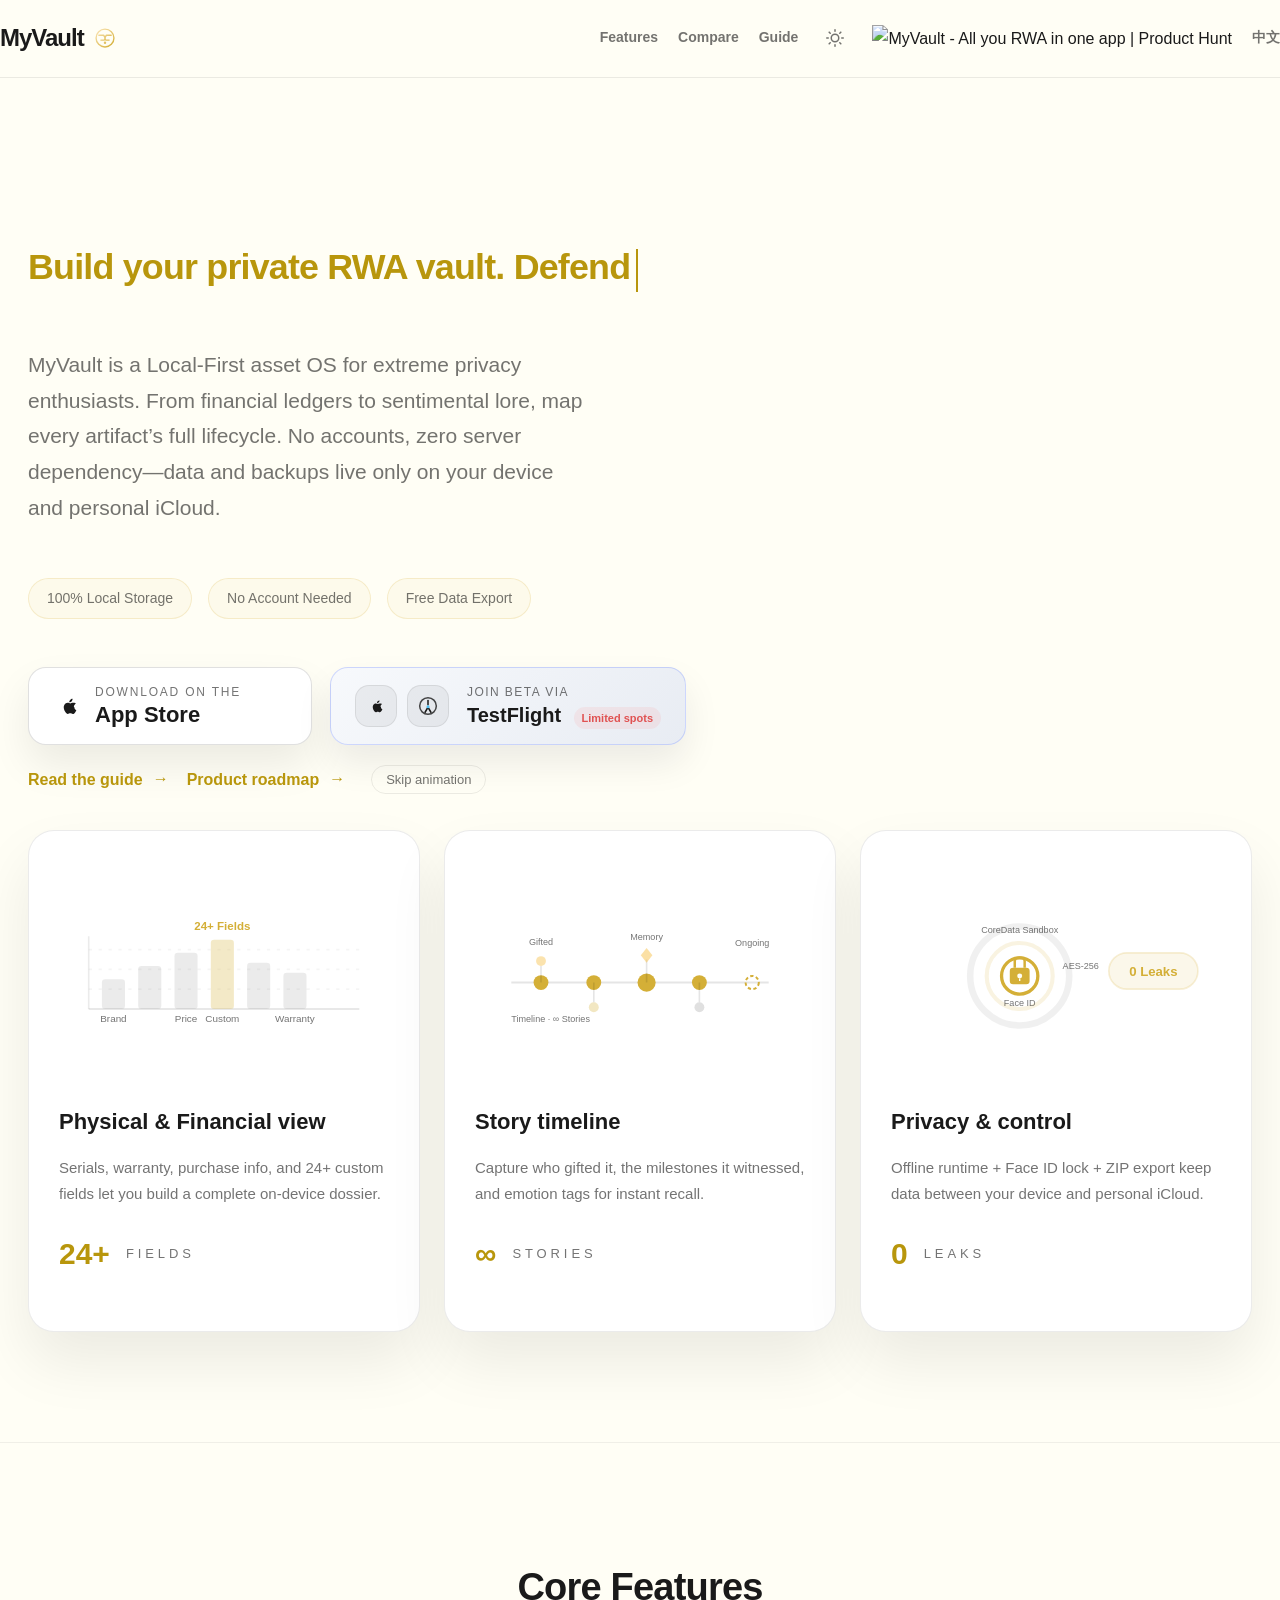
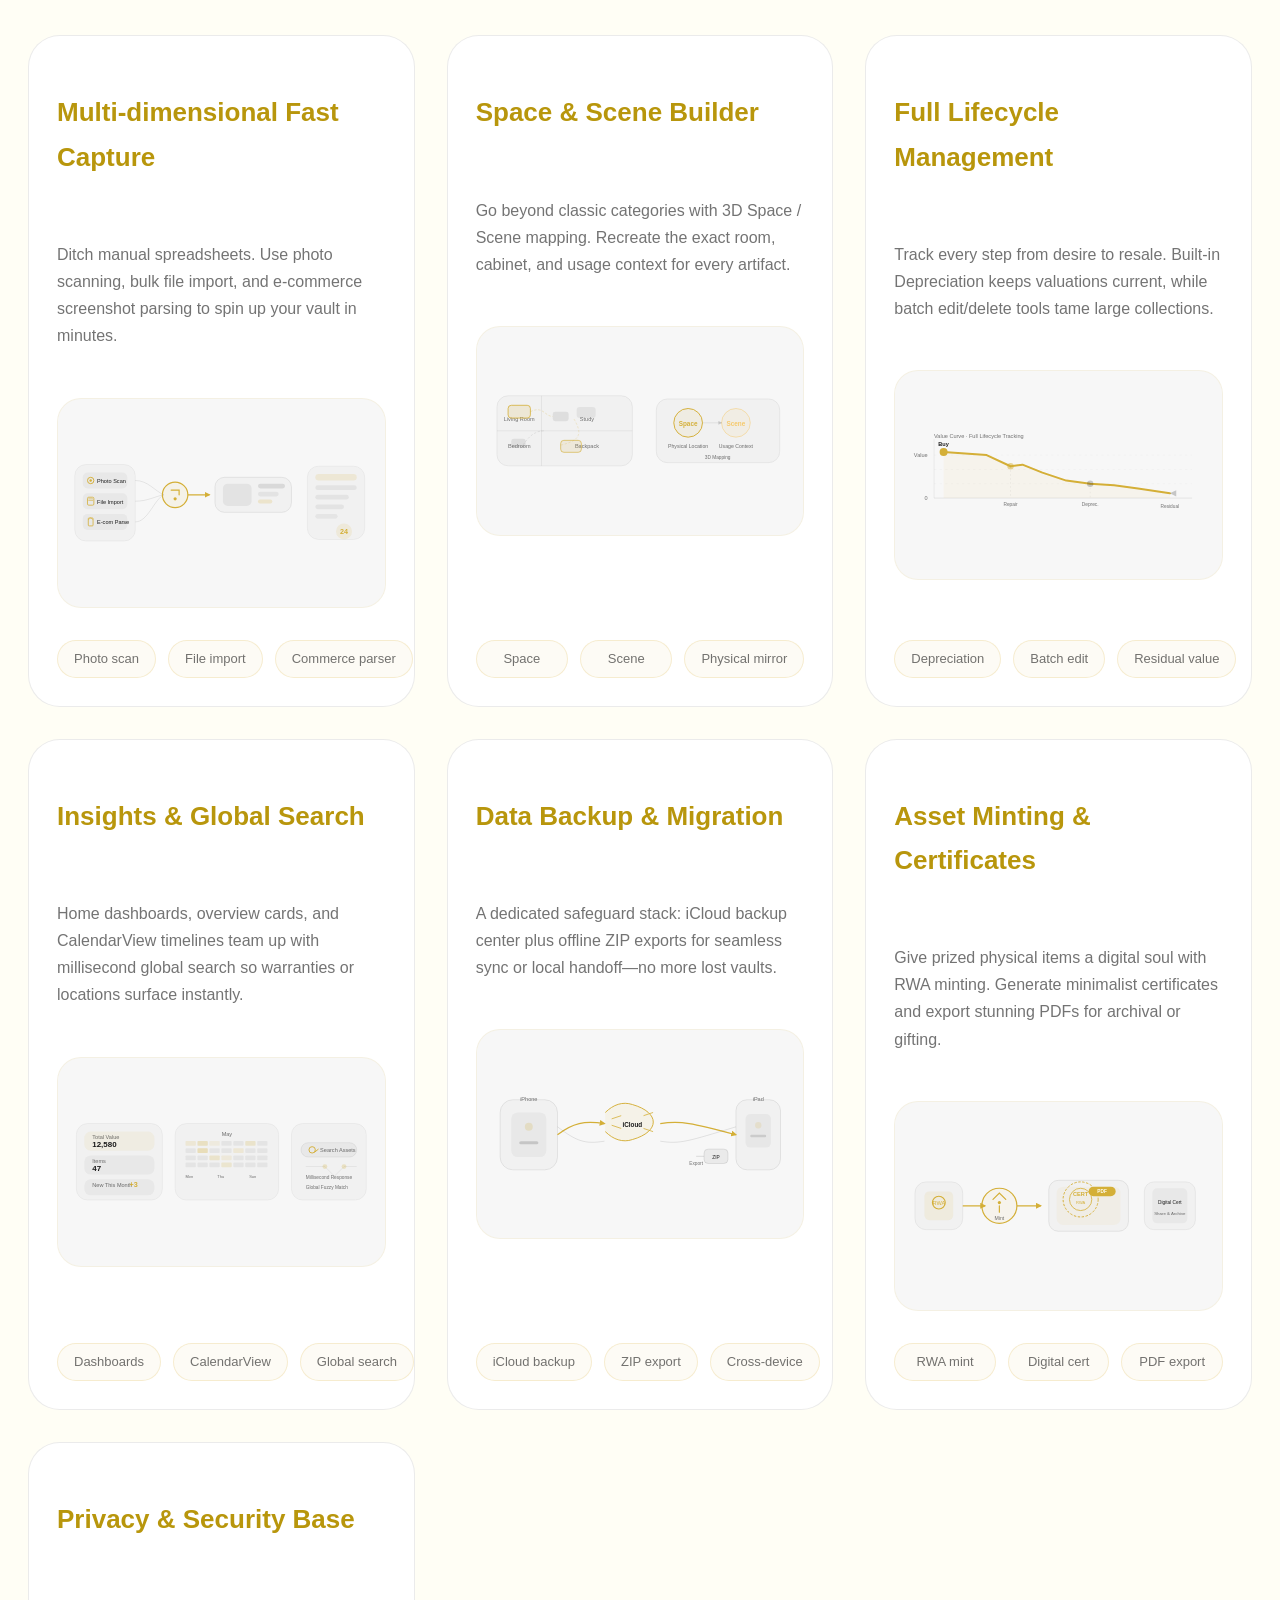
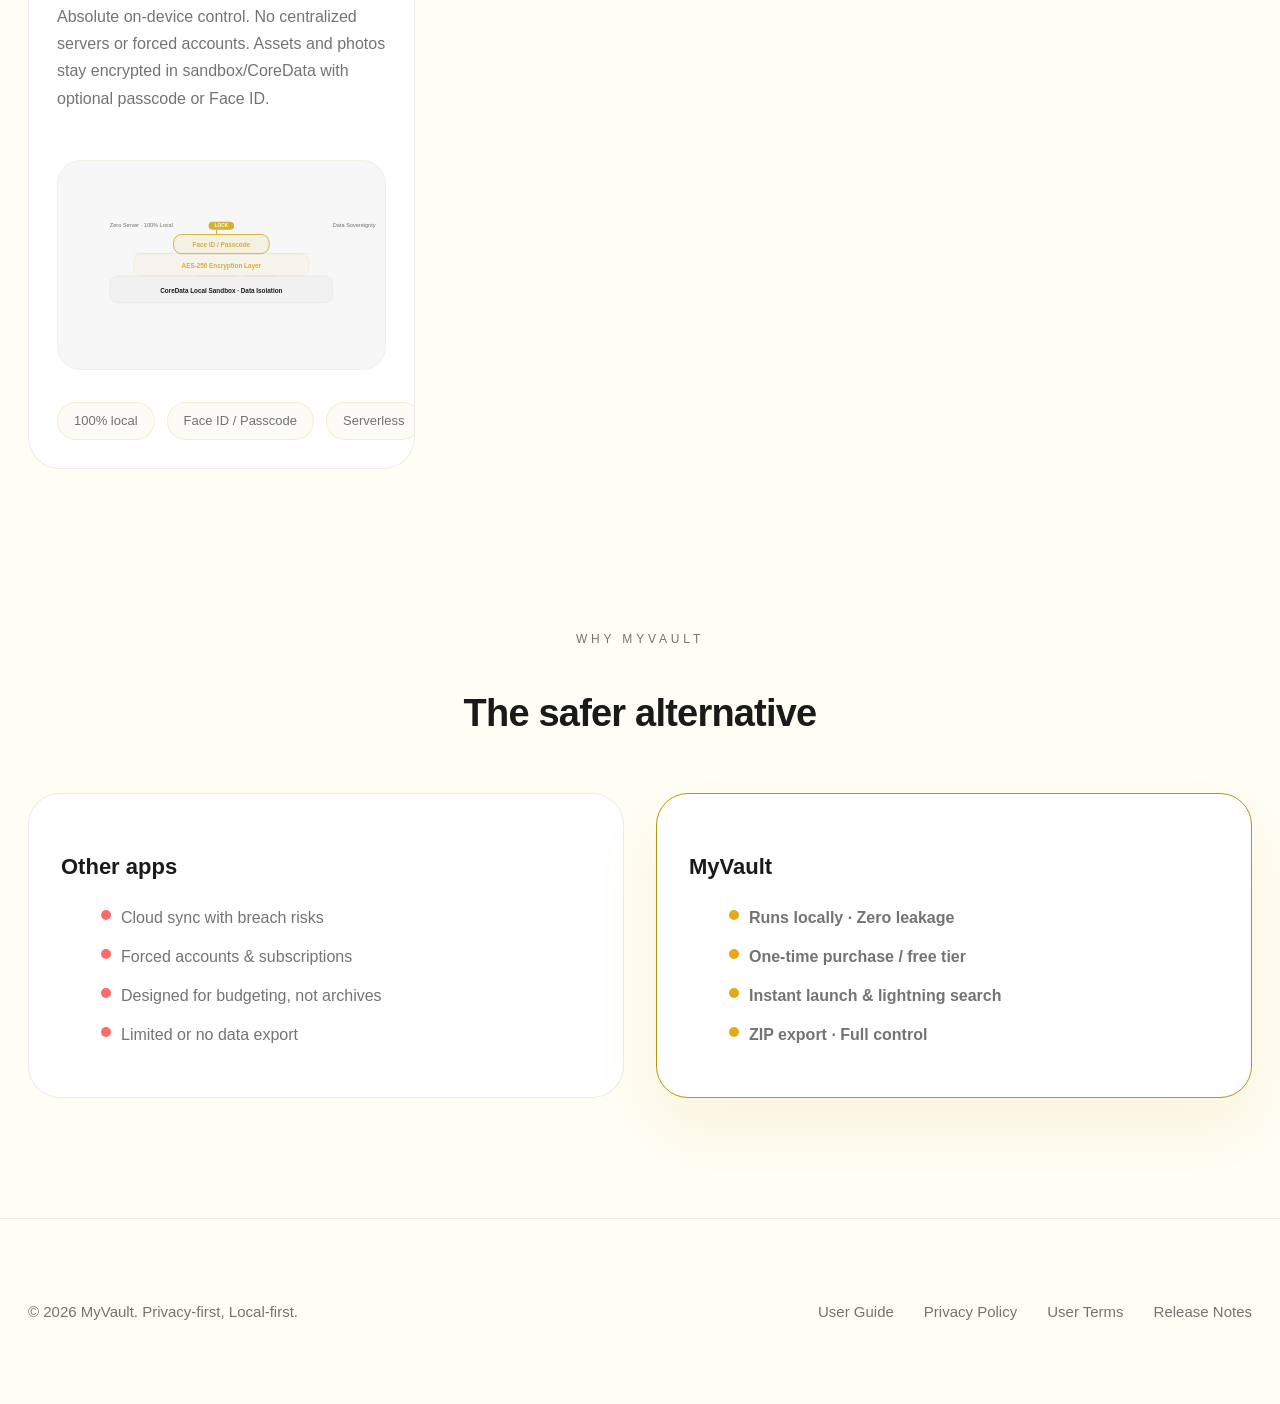
==== index.html @ ae73f7b4 "再次放大SVG图表：迷你图220px，功能图200px+超薄4px留白，视觉冲击力翻倍" ====
<!doctype html>
<html lang="zh-Hans">
<head>
  <meta charset="utf-8" />
  <meta name="viewport" content="width=device-width,initial-scale=1" />
  <title>MyVault — 管理现实资产，也留住它的故事</title>
  <meta name="description" content="MyVault 是一款隐私优先、本地优先的 iOS 应用，结合物理资产、财务属性与情感故事，100% 本地存储，无需账号。" />
  <meta property="og:title" content="MyVault: 管理你的现实资产，也留住它的故事" />
  <meta property="og:description" content="隐私优先、本地运行的资产笔记。记录购入信息、保修凭证与情感故事，数据只属于你。" />
  <meta property="og:type" content="website" />
  <meta property="og:url" content="https://myvault.moodex.cc/" />
  <meta property="og:image" content="https://myvault.moodex.cc/assets/og-cover.svg" />
  <link rel="stylesheet" href="./assets/style.css?v=2.2" />
  <link rel="icon" href="./assets/favicon.svg" type="image/svg+xml" />
  <link rel="manifest" href="/manifest.json" />
  <meta name="theme-color" content="#d4af37" />
  <link rel="canonical" href="https://myvault.moodex.cc/" />
  <link rel="alternate" hreflang="zh" href="https://myvault.moodex.cc/" />
  <link rel="alternate" hreflang="en" href="https://myvault.moodex.cc/en/" />
  <link rel="alternate" hreflang="x-default" href="https://myvault.moodex.cc/" />
  <script type="application/ld+json">
  {
    "@context": "https://schema.org",
    "@type": "SoftwareApplication",
    "name": "MyVault",
    "description": "隐私优先、本地优先的 iOS 实物资产管理应用，结合物理资产、财务属性与情感故事，100% 本地存储，无需账号。",
    "url": "https://myvault.moodex.cc/",
    "applicationCategory": "ProductivityApplication",
    "operatingSystem": "iOS",
    "offers": {
      "@type": "Offer",
      "price": "0",
      "priceCurrency": "USD"
    },
    "aggregateRating": {
      "@type": "AggregateRating",
      "ratingValue": "4.8",
      "ratingCount": "128"
    }
  }
  </script>
</head>
<body>
  <nav class="nav">
    <div class="container nav-inner">
      <a href="./index.html" class="brand">MyVault</a>
      <button class="mobile-menu-toggle" aria-label="打开菜单" onclick="toggleMobileMenu()">
        <svg class="icon-menu" viewBox="0 0 24 24" fill="none" stroke="currentColor" stroke-width="2" stroke-linecap="round">
          <path d="M3 12h18M3 6h18M3 18h18"/>
        </svg>
        <svg class="icon-close" viewBox="0 0 24 24" fill="none" stroke="currentColor" stroke-width="2" stroke-linecap="round">
          <path d="M18 6L6 18M6 6l12 12"/>
        </svg>
      </button>
      <div class="nav-links">
        <a href="#features" class="nav-link">功能</a>
        <a href="#comparison" class="nav-link">对比</a>
        <a href="./zh/guide.html" class="nav-link">指南</a>
        <button class="theme-toggle" aria-label="切换主题" onclick="toggleTheme()">
          <svg class="icon-sun" viewBox="0 0 24 24" fill="none" stroke="currentColor" stroke-width="2" stroke-linecap="round">
            <circle cx="12" cy="12" r="5"/><path d="M12 1v2M12 21v2M4.22 4.22l1.42 1.42M18.36 18.36l1.42 1.42M1 12h2M21 12h2M4.22 19.78l1.42-1.42M18.36 5.64l1.42-1.42"/>
          </svg>
          <svg class="icon-moon" viewBox="0 0 24 24" fill="none" stroke="currentColor" stroke-width="2" stroke-linecap="round">
            <path d="M21 12.79A9 9 0 1 1 11.21 3 7 7 0 0 0 21 12.79z"/>
          </svg>
        </button>
        <a href="https://www.producthunt.com/products/myvault?embed=true&utm_source=badge-featured&utm_medium=badge&utm_campaign=badge-myvault" target="_blank" rel="noopener noreferrer" class="ph-badge"><img alt="MyVault - All you RWA in one app | Product Hunt" src="https://api.producthunt.com/widgets/embed-image/v1/featured.svg?post_id=1150539&theme=light&t=1779177523877"></a>
        <a href="./en/index.html" class="lang-toggle" data-lang-target="en">English</a>
      </div>
    </div>
  </nav>

  <main>
    <section class="hero reveal" id="hero">
      <div class="container">
        <div class="hero-grid">
          <div class="hero-copy">
            <h1 class="h-title">
              <span class="typing" data-typing-speed="55">构建你的私人 RWA 库，捍卫 100% 数据主权</span>
              <span class="typing-caret" aria-hidden="true"></span>
            </h1>
            <p class="h-sub">MyVault 是一款本地优先（Local-First）的实物资产管理工具。从财务台账到情感记忆，全景映射物品的生命周期。免注册、零服务器依赖，数据与备份仅在你的设备与私人 iCloud 中流转。</p>
            <div class="trust-badges">
              <span class="badge">100% 本地存储</span>
              <span class="badge">无需账号注册</span>
              <span class="badge">数据导出自由</span>
            </div>
            <div class="cta-row">
              <a class="app-store-badge" href="https://apps.apple.com/us/app/myvault-pro/id6761352322" aria-label="Download on the App Store">
                <svg viewBox="0 0 24 24" fill="currentColor" role="img" aria-hidden="true"><path d="M17.4 12.9c-.02-2.2 1.8-3.3 1.9-3.3-1-.5-2-.6-2.5-.6-1.1-.1-2.1.6-2.7.6-.6 0-1.4-.6-2.4-.6-1.2 0-2.4.7-3 1.8-1.3 2.1-.3 5.1.9 6.8.6.8 1.3 1.8 2.2 1.8.9 0 1.2-.6 2.3-.6s1.3.6 2.4.6c1 0 1.6-.9 2.2-1.7.7-.9 1-1.8 1-1.8-.02 0-1.9-.7-1.9-3z"/><path d="M15.4 7.6c.5-.6.9-1.4.8-2.3-.8.03-1.7.5-2.2 1.1-.5.5-.9 1.3-.8 2.2.9.07 1.7-.4 2.2-1z"/></svg>
                <div>
                  <small>Download on the</small>
                  <strong>App Store</strong>
                </div>
              </a>
              <a class="testflight-badge" href="https://testflight.apple.com/join/rM3rvxTg" target="_blank" rel="noopener" aria-label="加入 TestFlight Beta">
                <div class="badge-icons" aria-hidden="true">
                  <span class="icon">
                    <svg viewBox="0 0 24 24" fill="currentColor">
                      <path d="M17.4 12.9c-.02-2.2 1.8-3.3 1.9-3.3-1-.5-2-.6-2.5-.6-1.1-.1-2.1.6-2.7.6-.6 0-1.4-.6-2.4-.6-1.2 0-2.4.7-3 1.8-1.3 2.1-.3 5.1.9 6.8.6.8 1.3 1.8 2.2 1.8.9 0 1.2-.6 2.3-.6s1.3.6 2.4.6c1 0 1.6-.9 2.2-1.7.7-.9 1-1.8 1-1.8-.02 0-1.9-.7-1.9-3z"/>
                      <path d="M15.4 7.6c.5-.6.9-1.4.8-2.3-.8.03-1.7.5-2.2 1.1-.5.5-.9 1.3-.8 2.2.9.07 1.7-.4 2.2-1z"/>
                    </svg>
                  </span>
                  <span class="icon">
                    <svg viewBox="0 0 24 24" fill="none" stroke="currentColor" stroke-width="1.8" stroke-linecap="round" stroke-linejoin="round">
                      <circle cx="12" cy="12" r="10" opacity=".8"/>
                      <path d="M12 5.5v5"/>
                      <path d="M12 13.5l3.5 6"/>
                      <path d="M12 13.5l-3.5 6"/>
                      <circle cx="12" cy="13" r="1.8" fill="#4fc3f7" stroke="none"/>
                    </svg>
                  </span>
                </div>
                <div>
                  <small>TestFlight</small>
                  <strong>加入 Beta</strong>
                  <span class="urgency-tag">名额有限</span>
                </div>
              </a>
            </div>
            <div class="cta-row">
              <a class="ghost-link" href="./zh/guide.html">查看用户指南</a>
              <a class="ghost-link" href="https://linear.app/myvault" target="_blank" rel="noopener">查看路线图</a>
              <button class="skip-typing" aria-label="跳过打字动画" onclick="skipTyping()">跳过动画</button>
            </div>
          </div>
        </div>
        <div class="insight-grid">
          <article class="insight-card">
            <div class="mini-chart">
              <svg viewBox="0 0 200 70">
                <line x1="18" y1="14" x2="18" y2="58" stroke="rgba(0,0,0,.08)" stroke-width="1"/>
                <line x1="18" y1="58" x2="182" y2="58" stroke="rgba(0,0,0,.12)" stroke-width="1"/>
                <line x1="18" y1="46" x2="182" y2="46" stroke="rgba(0,0,0,.04)" stroke-dasharray="2 4"/>
                <line x1="18" y1="34" x2="182" y2="34" stroke="rgba(0,0,0,.04)" stroke-dasharray="2 4"/>
                <line x1="18" y1="22" x2="182" y2="22" stroke="rgba(0,0,0,.04)" stroke-dasharray="2 4"/>
                <rect x="26" y="40" width="14" height="18" rx="2" fill="rgba(0,0,0,.08)"/>
                <rect x="48" y="32" width="14" height="26" rx="2" fill="rgba(0,0,0,.08)"/>
                <rect x="70" y="24" width="14" height="34" rx="2" fill="rgba(0,0,0,.08)"/>
                <rect x="92" y="16" width="14" height="42" rx="2" fill="rgba(212,175,55,.28)"/>
                <rect x="114" y="30" width="14" height="28" rx="2" fill="rgba(0,0,0,.08)"/>
                <rect x="136" y="36" width="14" height="22" rx="2" fill="rgba(0,0,0,.08)"/>
                <text x="99" y="10" fill="#d4af37" font-size="7" font-weight="700" text-anchor="middle">24+字段</text>
                <text x="33" y="66" fill="var(--muted)" font-size="6" text-anchor="middle">品牌</text>
                <text x="77" y="66" fill="var(--muted)" font-size="6" text-anchor="middle">价格</text>
                <text x="99" y="66" fill="var(--muted)" font-size="6" text-anchor="middle">自定义</text>
                <text x="143" y="66" fill="var(--muted)" font-size="6" text-anchor="middle">保修</text>
              </svg>
            </div>
            <h3>物理 & 财务视角</h3>
            <p>序列号、保修与购入信息一次掌握，24+ 字段自定义，构建属于自己的资产黑盒。</p>
            <div class="metric"><strong>24+</strong><span>字段</span></div>
          </article>
          <article class="insight-card">
            <div class="mini-chart">
              <svg viewBox="0 0 200 70">
                <line x1="22" y1="42" x2="178" y2="42" stroke="rgba(0,0,0,.1)" stroke-width="1.2"/>
                <circle cx="40" cy="42" r="4.5" fill="#d4af37"/>
                <line x1="40" y1="42" x2="40" y2="32" stroke="rgba(0,0,0,.1)" stroke-width="1"/>
                <circle cx="40" cy="29" r="3" fill="rgba(247,193,76,.45)"/>
                <text x="40" y="19" fill="var(--muted)" font-size="5.5" text-anchor="middle">收到</text>
                <circle cx="72" cy="42" r="4.5" fill="#d4af37"/>
                <line x1="72" y1="42" x2="72" y2="54" stroke="rgba(0,0,0,.1)" stroke-width="1"/>
                <circle cx="72" cy="57" r="3" fill="rgba(212,175,55,.3)"/>
                <circle cx="104" cy="42" r="5.5" fill="#d4af37"/>
                <line x1="104" y1="42" x2="104" y2="28" stroke="rgba(0,0,0,.1)" stroke-width="1"/>
                <polygon points="104,21 107.5,25.5 104,30 100.5,25.5" fill="rgba(247,193,76,.5)"/>
                <text x="104" y="16" fill="var(--muted)" font-size="5.5" text-anchor="middle">纪念</text>
                <circle cx="136" cy="42" r="4.5" fill="#d4af37"/>
                <line x1="136" y1="42" x2="136" y2="54" stroke="rgba(0,0,0,.1)" stroke-width="1"/>
                <circle cx="136" cy="57" r="3" fill="rgba(0,0,0,.12)"/>
                <circle cx="168" cy="42" r="4" fill="none" stroke="#d4af37" stroke-width="1.2" stroke-dasharray="2 1.5"/>
                <text x="168" y="20" fill="var(--muted)" font-size="5.5" text-anchor="middle">待续</text>
                <text x="22" y="66" fill="var(--muted)" font-size="5.5" text-anchor="start">时间轴 · ∞ 故事</text>
              </svg>
            </div>
            <h3>情感时间线</h3>
            <p>记录是谁送的、见证过什么场景，让纪念物拥有可回放的故事与标签化情绪。</p>
            <div class="metric"><strong>∞</strong><span>故事</span></div>
          </article>
          <article class="insight-card">
            <div class="mini-chart">
              <svg viewBox="0 0 200 70">
                <circle cx="78" cy="38" r="30" fill="none" stroke="rgba(0,0,0,.06)" stroke-width="4"/>
                <text x="78" y="12" fill="var(--muted)" font-size="5.5" text-anchor="middle">CoreData 沙盒</text>
                <circle cx="78" cy="38" r="20" fill="none" stroke="rgba(212,175,55,.15)" stroke-width="2.5"/>
                <text x="104" y="34" fill="var(--muted)" font-size="5.5">AES-256</text>
                <circle cx="78" cy="38" r="11" fill="none" stroke="#d4af37" stroke-width="2"/>
                <text x="78" y="56" fill="var(--muted)" font-size="5.5" text-anchor="middle">Face ID</text>
                <rect x="72" y="33" width="12" height="10" rx="2" fill="#d4af37"/>
                <path d="M75 33 V29 C75 26 81 26 81 29 V33" fill="none" stroke="#d4af37" stroke-width="1.5"/>
                <circle cx="78" cy="38" r="1.5" fill="#FFFEF5"/>
                <line x1="78" y1="39.5" x2="78" y2="41" stroke="#FFFEF5" stroke-width="0.8"/>
                <rect x="132" y="24" width="54" height="22" rx="11" fill="rgba(212,175,55,.1)" stroke="rgba(212,175,55,.2)" stroke-width="1"/>
                <text x="159" y="38" fill="#d4af37" font-size="8" font-weight="700" text-anchor="middle">0 泄露</text>
              </svg>
            </div>
            <h3>隐私与掌控</h3>
            <p>离线运行 + Face ID 锁 + ZIP 备份，数据只在你的设备与自有 iCloud 中流动。</p>
            <div class="metric"><strong>0</strong><span>泄露</span></div>
          </article>
        </div>
      </div>
    </section>

    <section id="features" class="section">
      <div class="container">
        <h2 class="section-title reveal">核心功能</h2>
        <div class="feature-chart-grid">
          <div class="feature-chart reveal">
            <h3>多维度极速录入</h3>
            <p class="feature-desc">告别单一手动记账。支持照片扫描、文件批量导入、电商截图解析与模板映射，快速搭建个人资产库。</p>
            <div class="chart-wrap">
              <svg viewBox="0 0 400 120">
                <defs>
                  <marker id="ar-f1" markerWidth="5" markerHeight="5" refX="4" refY="2.5" orient="auto"><path d="M0,0 L5,2.5 L0,5 Z" fill="#d4af37"/></marker>
                </defs>
                <rect x="16" y="12" width="76" height="96" rx="14" fill="rgba(0,0,0,.025)" stroke="rgba(0,0,0,.06)"/>
                <rect x="26" y="22" width="56" height="20" rx="6" fill="rgba(0,0,0,.04)"/>
                <circle cx="36" cy="32" r="4" fill="none" stroke="#d4af37" stroke-width="1.2"/><circle cx="36" cy="32" r="1.5" fill="#d4af37"/>
                <text x="44" y="35" fill="var(--text)" font-size="7">相机扫描</text>
                <rect x="26" y="48" width="56" height="20" rx="6" fill="rgba(0,0,0,.04)"/>
                <rect x="32" y="53" width="8" height="10" rx="1.5" fill="none" stroke="#d4af37" stroke-width="1"/><line x1="33" y1="55" x2="39" y2="55" stroke="#d4af37" stroke-width="0.7"/><line x1="33" y1="57" x2="39" y2="57" stroke="#d4af37" stroke-width="0.7"/>
                <text x="44" y="61" fill="var(--text)" font-size="7">文件导入</text>
                <rect x="26" y="74" width="56" height="20" rx="6" fill="rgba(0,0,0,.04)"/>
                <rect x="33" y="79" width="6" height="10" rx="1" fill="none" stroke="#d4af37" stroke-width="1"/><path d="M33 81 L36 79 L39 81" fill="none" stroke="#d4af37" stroke-width="0.7"/>
                <text x="44" y="87" fill="var(--text)" font-size="7">电商解析</text>
                <path d="M92 32 C108 32 116 45 128 50" fill="none" stroke="rgba(0,0,0,.1)" stroke-width="1"/>
                <path d="M92 58 C108 58 116 52 128 50" fill="none" stroke="rgba(0,0,0,.1)" stroke-width="1"/>
                <path d="M92 84 C108 84 116 55 128 50" fill="none" stroke="rgba(0,0,0,.1)" stroke-width="1"/>
                <circle cx="142" cy="50" r="16" fill="rgba(212,175,55,.08)" stroke="#d4af37" stroke-width="1.5"/>
                <path d="M137 44 L147 44 L147 50" fill="none" stroke="#d4af37" stroke-width="1.5" stroke-linecap="round"/>
                <circle cx="142" cy="55" r="2" fill="#d4af37"/>
                <path d="M158 50 L185 50" fill="none" stroke="#d4af37" stroke-width="1.5" marker-end="url(#ar-f1)"/>
                <rect x="192" y="28" width="96" height="44" rx="12" fill="rgba(0,0,0,.025)" stroke="rgba(0,0,0,.1)"/>
                <rect x="202" y="36" width="36" height="28" rx="6" fill="rgba(0,0,0,.06)"/>
                <rect x="246" y="36" width="34" height="6" rx="3" fill="rgba(0,0,0,.1)"/>
                <rect x="246" y="46" width="26" height="6" rx="3" fill="rgba(0,0,0,.06)"/>
                <rect x="246" y="56" width="18" height="5" rx="2.5" fill="rgba(212,175,55,.2)"/>
                <rect x="308" y="14" width="72" height="92" rx="14" fill="rgba(0,0,0,.025)" stroke="rgba(0,0,0,.06)"/>
                <rect x="318" y="24" width="52" height="8" rx="4" fill="rgba(212,175,55,.15)"/>
                <rect x="318" y="38" width="52" height="6" rx="3" fill="rgba(0,0,0,.06)"/>
                <rect x="318" y="50" width="42" height="6" rx="3" fill="rgba(0,0,0,.06)"/>
                <rect x="318" y="62" width="36" height="6" rx="3" fill="rgba(0,0,0,.06)"/>
                <rect x="318" y="74" width="28" height="6" rx="3" fill="rgba(0,0,0,.05)"/>
                <circle cx="354" cy="96" r="10" fill="rgba(212,175,55,.12)"/>
                <text x="354" y="99" fill="#d4af37" font-size="9" font-weight="700" text-anchor="middle">24</text>
              </svg>
            </div>
            <div class="meta"><span>照片扫描</span><span>文件导入</span><span>电商解析</span></div>
          </div>
          <div class="feature-chart reveal">
            <h3>空间与场景构建</h3>
            <p class="feature-desc">突破传统分类，构建 Space / Scene 三维映射，真实还原物品所在的房间、柜子与使用情境。</p>
            <div class="chart-wrap">
              <svg viewBox="0 0 400 120">
                <rect x="20" y="16" width="170" height="88" rx="14" fill="rgba(0,0,0,.025)" stroke="rgba(0,0,0,.08)"/>
                <line x1="76" y1="16" x2="76" y2="104" stroke="rgba(0,0,0,.08)" stroke-width="1"/>
                <line x1="20" y1="60" x2="190" y2="60" stroke="rgba(0,0,0,.08)" stroke-width="1"/>
                <text x="48" y="48" fill="var(--muted)" font-size="7" text-anchor="middle">客厅</text>
                <text x="133" y="48" fill="var(--muted)" font-size="7" text-anchor="middle">书房</text>
                <text x="48" y="82" fill="var(--muted)" font-size="7" text-anchor="middle">卧室</text>
                <text x="133" y="82" fill="var(--muted)" font-size="7" text-anchor="middle">背包</text>
                <rect x="34" y="28" width="28" height="16" rx="4" fill="rgba(212,175,55,.15)" stroke="#d4af37" stroke-width="1"/>
                <rect x="90" y="36" width="20" height="12" rx="3" fill="rgba(0,0,0,.08)"/>
                <rect x="120" y="30" width="24" height="14" rx="4" fill="rgba(0,0,0,.06)"/>
                <rect x="38" y="70" width="18" height="11" rx="3" fill="rgba(0,0,0,.08)"/>
                <rect x="100" y="72" width="26" height="15" rx="4" fill="rgba(212,175,55,.12)" stroke="#d4af37" stroke-width="0.8"/>
                <path d="M62 36 C78 28 80 42 90 42" fill="none" stroke="rgba(212,175,55,.3)" stroke-width="1" stroke-dasharray="3 2"/>
                <path d="M100 78 C125 72 128 64 116 44" fill="none" stroke="rgba(212,175,55,.25)" stroke-width="1" stroke-dasharray="3 2"/>
                <path d="M50 82 C60 66 68 60 80 60" fill="none" stroke="rgba(0,0,0,.1)" stroke-width="1" stroke-dasharray="3 2"/>
                <rect x="220" y="20" width="155" height="80" rx="14" fill="rgba(0,0,0,.025)" stroke="rgba(0,0,0,.08)"/>
                <circle cx="260" cy="50" r="18" fill="rgba(212,175,55,.08)" stroke="#d4af37" stroke-width="1.2"/>
                <text x="260" y="54" fill="#d4af37" font-size="8" font-weight="700" text-anchor="middle">Space</text>
                <circle cx="320" cy="50" r="18" fill="rgba(247,193,76,.08)" stroke="rgba(247,193,76,.4)" stroke-width="1.2"/>
                <text x="320" y="54" fill="rgba(247,193,76,.8)" font-size="8" font-weight="700" text-anchor="middle">Scene</text>
                <path d="M278 50 L302 50" fill="none" stroke="rgba(0,0,0,.1)" stroke-width="1" marker-end="url(#ar-f2)"/>
                <defs>
                  <marker id="ar-f2" markerWidth="5" markerHeight="5" refX="4" refY="2.5" orient="auto"><path d="M0,0 L5,2.5 L0,5 Z" fill="rgba(0,0,0,.15)"/></marker>
                </defs>
                <text x="260" y="82" fill="var(--muted)" font-size="6.5" text-anchor="middle">物理位置</text>
                <text x="320" y="82" fill="var(--muted)" font-size="6.5" text-anchor="middle">使用情境</text>
                <text x="297" y="96" fill="var(--muted)" font-size="6" text-anchor="middle">三维映射</text>
              </svg>
            </div>
            <div class="meta"><span>Space</span><span>Scene</span><span>现实映射</span></div>
          </div>
          <div class="feature-chart reveal">
            <h3>资产全生命周期管理</h3>
            <p class="feature-desc">从种草到出手全跟踪。内置折旧模块、维修与保修数据、批量编辑/删除工具，实时掌握高净值资产价值。</p>
            <div class="chart-wrap">
              <svg viewBox="0 0 400 120">
                <line x1="44" y1="14" x2="44" y2="88" stroke="rgba(0,0,0,.08)" stroke-width="1"/>
                <line x1="44" y1="88" x2="368" y2="88" stroke="rgba(0,0,0,.1)" stroke-width="1"/>
                <line x1="44" y1="70" x2="368" y2="70" stroke="rgba(0,0,0,.03)" stroke-dasharray="3 4"/>
                <line x1="44" y1="52" x2="368" y2="52" stroke="rgba(0,0,0,.03)" stroke-dasharray="3 4"/>
                <line x1="44" y1="34" x2="368" y2="34" stroke="rgba(0,0,0,.03)" stroke-dasharray="3 4"/>
                <text x="36" y="90" fill="var(--muted)" font-size="7" text-anchor="end">0</text>
                <text x="36" y="36" fill="var(--muted)" font-size="7" text-anchor="end">价值</text>
                <path d="M56 30 L110 34 L140 48 L155 46 L180 56 L210 66 L240 70 L270 72 L300 76 L340 82" fill="none" stroke="#d4af37" stroke-width="2.5" stroke-linecap="round" stroke-linejoin="round"/>
                <path d="M56 30 L110 34 L140 48 L155 46 L180 56 L210 66 L240 70 L270 72 L300 76 L340 82 L340 88 L56 88 Z" fill="rgba(212,175,55,.06)"/>
                <circle cx="56" cy="30" r="5" fill="#d4af37"/>
                <text x="56" y="22" fill="var(--text)" font-size="7" text-anchor="middle" font-weight="600">购入</text>
                <circle cx="140" cy="48" r="4" fill="rgba(212,175,55,.5)"/>
                <line x1="140" y1="48" x2="140" y2="88" stroke="rgba(0,0,0,.08)" stroke-width="0.8" stroke-dasharray="2 3"/>
                <text x="140" y="98" fill="var(--muted)" font-size="6" text-anchor="middle">维修</text>
                <circle cx="240" cy="70" r="4" fill="rgba(0,0,0,.2)"/>
                <line x1="240" y1="70" x2="240" y2="88" stroke="rgba(0,0,0,.08)" stroke-width="0.8" stroke-dasharray="2 3"/>
                <text x="240" y="98" fill="var(--muted)" font-size="6" text-anchor="middle">折旧拐点</text>
                <polygon points="340,82 348,78 348,86" fill="rgba(0,0,0,.2)"/>
                <text x="340" y="100" fill="var(--muted)" font-size="6" text-anchor="middle">残值</text>
                <text x="44" y="12" fill="var(--muted)" font-size="7">价值曲线 · 全生命周期跟踪</text>
              </svg>
            </div>
            <div class="meta"><span>折旧计算</span><span>批量操作</span><span>残值追踪</span></div>
          </div>
          <div class="feature-chart reveal">
            <h3>洞察与全局检索</h3>
            <p class="feature-desc">首页数据看板、资产概览卡与 CalendarView 日历视图联动，结合毫秒级全局搜索，查质保或找位置都更快。</p>
            <div class="chart-wrap">
              <svg viewBox="0 0 400 120">
                <rect x="18" y="12" width="108" height="96" rx="14" fill="rgba(0,0,0,.025)" stroke="rgba(0,0,0,.06)"/>
                <rect x="28" y="22" width="88" height="24" rx="8" fill="rgba(212,175,55,.08)"/>
                <text x="38" y="32" fill="var(--muted)" font-size="7">总资产</text>
                <text x="38" y="42" fill="var(--text)" font-size="10" font-weight="700">12,580</text>
                <rect x="28" y="52" width="88" height="24" rx="8" fill="rgba(0,0,0,.04)"/>
                <text x="38" y="62" fill="var(--muted)" font-size="7">物品数</text>
                <text x="38" y="72" fill="var(--text)" font-size="10" font-weight="700">47</text>
                <rect x="28" y="82" width="88" height="20" rx="8" fill="rgba(0,0,0,.04)"/>
                <text x="38" y="92" fill="var(--muted)" font-size="7">本月新增</text>
                <text x="90" y="92" fill="#d4af37" font-size="9" font-weight="700" text-anchor="middle">+3</text>
                <rect x="142" y="12" width="130" height="96" rx="14" fill="rgba(0,0,0,.025)" stroke="rgba(0,0,0,.06)"/>
                <text x="207" y="28" fill="var(--muted)" font-size="7" text-anchor="middle">5月</text>
                <rect x="155" y="34" width="13" height="6" rx="1" fill="rgba(212,175,55,.15)"/>
                <rect x="170" y="34" width="13" height="6" rx="1" fill="rgba(212,175,55,.25)"/>
                <rect x="185" y="34" width="13" height="6" rx="1" fill="rgba(212,175,55,.1)"/>
                <rect x="200" y="34" width="13" height="6" rx="1" fill="rgba(0,0,0,.05)"/>
                <rect x="215" y="34" width="13" height="6" rx="1" fill="rgba(0,0,0,.05)"/>
                <rect x="230" y="34" width="13" height="6" rx="1" fill="rgba(212,175,55,.2)"/>
                <rect x="245" y="34" width="13" height="6" rx="1" fill="rgba(0,0,0,.05)"/>
                <rect x="155" y="43" width="13" height="6" rx="1" fill="rgba(0,0,0,.05)"/>
                <rect x="170" y="43" width="13" height="6" rx="1" fill="rgba(212,175,55,.3)"/>
                <rect x="185" y="43" width="13" height="6" rx="1" fill="rgba(0,0,0,.05)"/>
                <rect x="200" y="43" width="13" height="6" rx="1" fill="rgba(0,0,0,.05)"/>
                <rect x="215" y="43" width="13" height="6" rx="1" fill="rgba(212,175,55,.15)"/>
                <rect x="230" y="43" width="13" height="6" rx="1" fill="rgba(0,0,0,.05)"/>
                <rect x="245" y="43" width="13" height="6" rx="1" fill="rgba(0,0,0,.05)"/>
                <rect x="155" y="52" width="13" height="6" rx="1" fill="rgba(0,0,0,.05)"/>
                <rect x="170" y="52" width="13" height="6" rx="1" fill="rgba(0,0,0,.05)"/>
                <rect x="185" y="52" width="13" height="6" rx="1" fill="rgba(212,175,55,.2)"/>
                <rect x="200" y="52" width="13" height="6" rx="1" fill="rgba(212,175,55,.12)"/>
                <rect x="215" y="52" width="13" height="6" rx="1" fill="rgba(0,0,0,.05)"/>
                <rect x="230" y="52" width="13" height="6" rx="1" fill="rgba(0,0,0,.05)"/>
                <rect x="245" y="52" width="13" height="6" rx="1" fill="rgba(0,0,0,.05)"/>
                <rect x="155" y="61" width="13" height="6" rx="1" fill="rgba(0,0,0,.05)"/>
                <rect x="170" y="61" width="13" height="6" rx="1" fill="rgba(0,0,0,.05)"/>
                <rect x="185" y="61" width="13" height="6" rx="1" fill="rgba(0,0,0,.05)"/>
                <rect x="200" y="61" width="13" height="6" rx="1" fill="rgba(212,175,55,.18)"/>
                <rect x="215" y="61" width="13" height="6" rx="1" fill="rgba(0,0,0,.05)"/>
                <rect x="230" y="61" width="13" height="6" rx="1" fill="rgba(0,0,0,.05)"/>
                <rect x="245" y="61" width="13" height="6" rx="1" fill="rgba(0,0,0,.05)"/>
                <text x="155" y="80" fill="var(--muted)" font-size="5">一</text><text x="195" y="80" fill="var(--muted)" font-size="5">四</text><text x="235" y="80" fill="var(--muted)" font-size="5">日</text>
                <rect x="288" y="12" width="94" height="96" rx="14" fill="rgba(0,0,0,.025)" stroke="rgba(0,0,0,.06)"/>
                <rect x="300" y="36" width="70" height="18" rx="9" fill="rgba(0,0,0,.04)" stroke="rgba(0,0,0,.08)"/>
                <circle cx="314" cy="45" r="4" fill="none" stroke="#d4af37" stroke-width="1.2"/>
                <line x1="317" y1="48" x2="322" y2="44" stroke="#d4af37" stroke-width="1.2"/>
                <text x="324" y="48" fill="var(--muted)" font-size="7">搜索任意资产</text>
                <path d="M306 66 L330 66 L342 78 L354 66 L370 66" fill="none" stroke="rgba(0,0,0,.08)" stroke-width="1"/>
                <circle cx="330" cy="66" r="3" fill="rgba(212,175,55,.25)"/>
                <circle cx="354" cy="66" r="3" fill="rgba(212,175,55,.25)"/>
                <text x="306" y="82" fill="var(--muted)" font-size="6">毫秒级响应</text>
                <text x="306" y="94" fill="var(--muted)" font-size="6">全局模糊匹配</text>
              </svg>
            </div>
            <div class="meta"><span>数据看板</span><span>日历视图</span><span>全局搜索</span></div>
          </div>
          <div class="feature-chart reveal">
            <h3>数据备份与迁移</h3>
            <p class="feature-desc">自建数据保障体系：iCloud 备份中心 + 本地化 ZIP 导出，支持云端同步与离线恢复，跨设备流转无焦虑。</p>
            <div class="chart-wrap">
              <svg viewBox="0 0 400 120">
                <defs>
                  <marker id="ar-b1" markerWidth="5" markerHeight="5" refX="4" refY="2.5" orient="auto"><path d="M0,0 L5,2.5 L0,5 Z" fill="#d4af37"/></marker>
                  <marker id="ar-b2" markerWidth="5" markerHeight="5" refX="4" refY="2.5" orient="auto"><path d="M0,0 L5,2.5 L0,5 Z" fill="rgba(0,0,0,.15)"/></marker>
                </defs>
                <rect x="24" y="16" width="72" height="88" rx="16" fill="rgba(0,0,0,.025)" stroke="rgba(0,0,0,.1)"/>
                <rect x="38" y="32" width="44" height="56" rx="8" fill="rgba(0,0,0,.04)"/>
                <circle cx="60" cy="50" r="5" fill="rgba(212,175,55,.2)"/>
                <rect x="48" y="68" width="24" height="4" rx="2" fill="rgba(0,0,0,.15)"/>
                <text x="60" y="18" fill="var(--muted)" font-size="7" text-anchor="middle">iPhone</text>
                <rect x="320" y="16" width="56" height="88" rx="14" fill="rgba(0,0,0,.025)" stroke="rgba(0,0,0,.1)"/>
                <rect x="332" y="34" width="32" height="42" rx="6" fill="rgba(0,0,0,.04)"/>
                <circle cx="348" cy="48" r="4" fill="rgba(212,175,55,.15)"/>
                <rect x="338" y="60" width="20" height="3" rx="1.5" fill="rgba(0,0,0,.12)"/>
                <text x="348" y="18" fill="var(--muted)" font-size="7" text-anchor="middle">iPad</text>
                <path d="M156 32 C166 22 178 18 190 22 C225 32 225 56 190 66 C178 70 166 66 156 56" fill="rgba(212,175,55,.08)" stroke="#d4af37" stroke-width="1.2"/>
                <path d="M164 40 L176 36" stroke="#d4af37" stroke-width="1"/><path d="M164 48 L176 52" stroke="#d4af37" stroke-width="1"/>
                <path d="M204 36 L216 32" stroke="#d4af37" stroke-width="1"/><path d="M204 52 L216 56" stroke="#d4af37" stroke-width="1"/>
                <text x="190" y="50" fill="var(--text)" font-size="8" font-weight="600" text-anchor="middle">iCloud</text>
                <path d="M96 60 C115 45 130 42 155 46" fill="none" stroke="#d4af37" stroke-width="1.5" marker-end="url(#ar-b1)"/>
                <path d="M225 46 C250 42 265 45 320 60" fill="none" stroke="#d4af37" stroke-width="1.5" marker-end="url(#ar-b1)"/>
                <path d="M96 50 C120 68 130 72 155 68" fill="none" stroke="rgba(0,0,0,.1)" stroke-width="1.2"/>
                <path d="M225 68 C250 72 260 68 320 50" fill="none" stroke="rgba(0,0,0,.1)" stroke-width="1.2"/>
                <rect x="280" y="78" width="30" height="18" rx="5" fill="rgba(0,0,0,.05)" stroke="rgba(0,0,0,.12)"/>
                <text x="295" y="90" fill="var(--text)" font-size="6" text-anchor="middle">ZIP</text>
                <path d="M280 87 L270 87" stroke="rgba(0,0,0,.15)" stroke-width="1"/>
                <text x="270" y="98" fill="var(--muted)" font-size="6" text-anchor="middle">导出</text>
              </svg>
            </div>
            <div class="meta"><span>iCloud 备份</span><span>ZIP 导出</span><span>跨设备</span></div>
          </div>
          <div class="feature-chart reveal">
            <h3>资产铸造与证书</h3>
            <p class="feature-desc">为具纪念意义的实体资产生成 RWA 铸造仪式感。输出极简风数字证书，一键导出精美 PDF 档案珍藏。</p>
            <div class="chart-wrap">
              <svg viewBox="0 0 400 120">
                <defs>
                  <marker id="ar-m1" markerWidth="5" markerHeight="5" refX="4" refY="2.5" orient="auto"><path d="M0,0 L5,2.5 L0,5 Z" fill="#d4af37"/></marker>
                </defs>
                <rect x="20" y="30" width="60" height="60" rx="14" fill="rgba(0,0,0,.025)" stroke="rgba(0,0,0,.08)"/>
                <rect x="32" y="42" width="36" height="36" rx="6" fill="rgba(212,175,55,.1)"/>
                <circle cx="50" cy="56" r="8" fill="none" stroke="#d4af37" stroke-width="1.5"/>
                <text x="50" y="59" fill="#d4af37" font-size="7" text-anchor="middle">RWA</text>
                <path d="M80 60 L108 60" fill="none" stroke="#d4af37" stroke-width="1.5" marker-end="url(#ar-m1)"/>
                <circle cx="126" cy="60" r="22" fill="rgba(212,175,55,.06)" stroke="#d4af37" stroke-width="1.5"/>
                <path d="M118 52 L126 44 L134 52" fill="none" stroke="#d4af37" stroke-width="1.5" stroke-linecap="round"/>
                <circle cx="126" cy="56" r="2" fill="#d4af37"/>
                <path d="M126 60 L126 68" stroke="#d4af37" stroke-width="1.5" stroke-linecap="round"/>
                <text x="126" y="78" fill="var(--muted)" font-size="6.5" text-anchor="middle">铸造</text>
                <path d="M148 60 L178 60" fill="none" stroke="#d4af37" stroke-width="1.5" marker-end="url(#ar-m1)"/>
                <rect x="188" y="28" width="100" height="64" rx="12" fill="rgba(0,0,0,.025)" stroke="rgba(0,0,0,.1)"/>
                <rect x="198" y="36" width="80" height="48" rx="8" fill="rgba(212,175,55,.06)"/>
                <circle cx="228" cy="52" r="22" fill="none" stroke="#d4af37" stroke-width="1.2" stroke-dasharray="3 2"/>
                <circle cx="228" cy="52" r="14" fill="none" stroke="#d4af37" stroke-width="1"/>
                <text x="228" y="48" fill="#d4af37" font-size="7" font-weight="700" text-anchor="middle">CERT</text>
                <text x="228" y="58" fill="#d4af37" font-size="5" text-anchor="middle">RWA</text>
                <rect x="238" y="36" width="34" height="12" rx="6" fill="#d4af37"/>
                <text x="255" y="44" fill="#FFFEF5" font-size="6" font-weight="700" text-anchor="middle">PDF</text>
                <rect x="308" y="30" width="64" height="60" rx="12" fill="rgba(0,0,0,.025)" stroke="rgba(0,0,0,.08)"/>
                <rect x="318" y="38" width="44" height="44" rx="6" fill="rgba(0,0,0,.04)"/>
                <text x="340" y="58" fill="var(--text)" font-size="6" text-anchor="middle">数字证书</text>
                <text x="340" y="72" fill="var(--muted)" font-size="5.5" text-anchor="middle">一键分享</text>
              </svg>
            </div>
            <div class="meta"><span>RWA 铸造</span><span>数字证书</span><span>PDF 导出</span></div>
          </div>
          <div class="feature-chart reveal">
            <h3>隐私与安全底座</h3>
            <p class="feature-desc">绝对本地化控制，无中心化服务器。资产与照片加密存于沙盒/CoreData，可独立启用密码或 Face ID，确保清单只属于你。</p>
            <div class="chart-wrap">
              <svg viewBox="0 0 400 120">
                <rect x="60" y="74" width="280" height="34" rx="10" fill="rgba(0,0,0,.025)" stroke="rgba(0,0,0,.06)"/>
                <text x="200" y="96" fill="var(--text)" font-size="8" font-weight="600" text-anchor="middle">CoreData 本地沙盒 · 数据隔离</text>
                <rect x="90" y="46" width="220" height="28" rx="10" fill="rgba(212,175,55,.06)" stroke="rgba(212,175,55,.15)"/>
                <text x="200" y="64" fill="#d4af37" font-size="8" font-weight="600" text-anchor="middle">AES-256 加密层</text>
                <rect x="140" y="22" width="120" height="24" rx="10" fill="rgba(212,175,55,.1)" stroke="#d4af37" stroke-width="1.2"/>
                <text x="200" y="38" fill="#d4af37" font-size="8" font-weight="700" text-anchor="middle">Face ID / 密码认证</text>
                <path d="M194 16 L194 22" stroke="#d4af37" stroke-width="1.5"/>
                <rect x="184" y="6" width="32" height="10" rx="5" fill="#d4af37"/>
                <text x="200" y="13" fill="#FFFEF5" font-size="6" font-weight="700" text-anchor="middle">LOCK</text>
                <line x1="140" y1="46" x2="90" y2="46" stroke="rgba(0,0,0,.06)" stroke-width="1"/>
                <line x1="260" y1="46" x2="310" y2="46" stroke="rgba(0,0,0,.06)" stroke-width="1"/>
                <line x1="220" y1="74" x2="170" y2="74" stroke="rgba(0,0,0,.06)" stroke-width="1"/>
                <line x1="180" y1="74" x2="180" y2="74" stroke="rgba(0,0,0,.06)" stroke-width="1"/>
                <line x1="230" y1="74" x2="270" y2="74" stroke="rgba(0,0,0,.06)" stroke-width="1"/>
                <text x="60" y="12" fill="var(--muted)" font-size="7">零服务器 · 100% 本地</text>
                <text x="340" y="12" fill="var(--muted)" font-size="7">数据主权</text>
              </svg>
            </div>
            <div class="meta"><span>100% 本地</span><span>Face ID / 密码</span><span>零服务器</span></div>
          </div>
        </div>
      </div>
    </section>

    <section id="comparison" class="section reveal">
      <div class="container">
        <div class="subheading">版本对比</div>
        <h2 class="section-title">免费版与 Pro 版功能详解</h2>
        <div class="pricing-table-wrap">
          <table class="pricing-table">
            <thead>
              <tr>
                <th class="th-feature">功能模块</th>
                <th class="th-desc">功能说明</th>
                <th class="th-free">免费版</th>
                <th class="th-pro">Pro版</th>
              </tr>
            </thead>
            <tbody>
              <tr>
                <td class="td-feature"><strong>物品管理</strong></td>
                <td class="td-desc">记录物品名称、品牌、价格、购买日期、保修期等，支持拍照存档，是应用的核心功能</td>
                <td class="td-check">✅ 限30个</td>
                <td class="td-check">✅ 无限制</td>
              </tr>
              <tr>
                <td class="td-feature"><strong>品牌管理</strong></td>
                <td class="td-desc">按品牌（如Apple、Nike）对物品分组，方便筛选和统计</td>
                <td class="td-check">✅</td>
                <td class="td-check">✅</td>
              </tr>
              <tr>
                <td class="td-feature"><strong>故事记忆</strong></td>
                <td class="td-desc">为物品添加回忆记录，以时间轴展示背后的故事</td>
                <td class="td-check">✅</td>
                <td class="td-check">✅</td>
              </tr>
              <tr>
                <td class="td-feature"><strong>数字保险箱</strong></td>
                <td class="td-desc">存储数字资产（证书、合同、会员卡等）的截图，随时查阅</td>
                <td class="td-check">✅</td>
                <td class="td-check">✅</td>
              </tr>
              <tr>
                <td class="td-feature"><strong>千位分隔符</strong></td>
                <td class="td-desc">控制数字显示格式，按偏好选择 ¥1,000 或 ¥1000</td>
                <td class="td-check">✅</td>
                <td class="td-check">✅</td>
              </tr>
              <tr>
                <td class="td-feature"><strong>分类管理</strong></td>
                <td class="td-desc">按类别（数码、服饰、家居）对物品精细分组，支持颜色标记</td>
                <td class="td-cross">❌</td>
                <td class="td-check">✅</td>
              </tr>
              <tr>
                <td class="td-feature"><strong>资产图片分组</strong></td>
                <td class="td-desc">将物品照片按资产维度分组，图库化管理</td>
                <td class="td-cross">❌</td>
                <td class="td-check">✅</td>
              </tr>
              <tr>
                <td class="td-feature"><strong>数据分析洞察</strong></td>
                <td class="td-desc">资产总值、持有周期、消耗趋势等多维度数据图表</td>
                <td class="td-cross">❌</td>
                <td class="td-check">✅</td>
              </tr>
              <tr>
                <td class="td-feature"><strong>空间管理</strong></td>
                <td class="td-desc">按存放位置（客厅、背包）管理物品，快速找到放哪了</td>
                <td class="td-cross">❌</td>
                <td class="td-check">✅</td>
              </tr>
              <tr>
                <td class="td-feature"><strong>场景功能</strong></td>
                <td class="td-desc">按使用场景（出差、旅行）打包清单，一键查看要带什么</td>
                <td class="td-cross">❌</td>
                <td class="td-check">✅</td>
              </tr>
              <tr>
                <td class="td-feature"><strong>批量操作</strong></td>
                <td class="td-desc">一次选择多个物品，批量修改分类、状态、位置等</td>
                <td class="td-cross">❌</td>
                <td class="td-check">✅</td>
              </tr>
              <tr>
                <td class="td-feature"><strong>iCloud 云同步</strong></td>
                <td class="td-desc">自动同步至iCloud，换手机无缝衔接，不丢数据</td>
                <td class="td-cross">❌</td>
                <td class="td-check">✅</td>
              </tr>
            </tbody>
          </table>
        </div>
      </div>
    </section>

  </main>

  <button class="back-to-top" aria-label="返回顶部" onclick="window.scrollTo({top:0,behavior:'smooth'})">
    <svg viewBox="0 0 24 24" fill="none" stroke="currentColor" stroke-width="2.5" stroke-linecap="round" stroke-linejoin="round">
      <path d="M18 15l-6-6-6 6"/>
    </svg>
  </button>

  <footer class="footer">
    <div class="container footer-inner">
      <p class="footer-copy">© <span id="y"></span> MyVault. 隐私第一，本地优先。</p>
      <div class="footer-links">
        <a href="./zh/guide.html">用户指南</a>
        <a href="./zh/privacy.html">隐私协议</a>
        <a href="./zh/terms.html">用户协议</a>
        <a href="./zh/changelog.html">更新日志</a>
      </div>
    </div>
  </footer>

  <script src="./assets/lang.js"></script>
  <script>
    let typingIntervals = [];

    function skipTyping() {
      document.querySelectorAll('.typing').forEach(target => {
        const fullText = target.getAttribute('data-full-text') || target.textContent.trim();
        target.textContent = fullText;
        const container = target.closest('.h-title');
        if (container) container.classList.add('typing-complete');
        const caret = target.closest('.h-title')?.querySelector('.typing-caret');
        if (caret) caret.style.opacity = '0';
      });
      typingIntervals.forEach(timer => clearInterval(timer));
      typingIntervals = [];
    }

    document.querySelectorAll('.typing').forEach(target => {
      const fullText = target.textContent.trim();
      target.setAttribute('data-full-text', fullText);
      const speed = parseInt(target.dataset.typingSpeed || '55', 10);
      const delay = Math.max(1600, fullText.length * speed * 0.6);
      const container = target.closest('.h-title');
      if (!container) return;

      const runTyping = () => {
        container.classList.remove('typing-complete');
        target.textContent = '';
        const caret = container.querySelector('.typing-caret');
        if (caret) caret.style.opacity = '1';
        let index = 0;
        const timer = setInterval(() => {
          target.textContent = fullText.slice(0, index + 1);
          index++;
          if (index >= fullText.length) {
            clearInterval(timer);
            const idx = typingIntervals.indexOf(timer);
            if (idx > -1) typingIntervals.splice(idx, 1);
            container.classList.add('typing-complete');
            typingIntervals.push(setTimeout(runTyping, delay));
          }
        }, speed);
        typingIntervals.push(timer);
      };

      runTyping();
    });

    document.getElementById('y').textContent = new Date().getFullYear();

    // Back to top button
    const backToTop = document.querySelector('.back-to-top');
    window.addEventListener('scroll', () => {
      if (window.scrollY > 600) {
        backToTop.classList.add('visible');
      } else {
        backToTop.classList.remove('visible');
      }
    }, { passive: true });

    // Mobile menu toggle
    function toggleMobileMenu() {
      const toggle = document.querySelector('.mobile-menu-toggle');
      const navLinks = document.querySelector('.nav-links');
      toggle.classList.toggle('active');
      navLinks.classList.toggle('active');
    }

    // Close mobile menu when clicking a link
    document.querySelectorAll('.nav-links .nav-link').forEach(link => {
      link.addEventListener('click', () => {
        document.querySelector('.mobile-menu-toggle')?.classList.remove('active');
        document.querySelector('.nav-links')?.classList.remove('active');
      });
    });

    // Theme toggle
    const themeToggle = document.querySelector('.theme-toggle');
    const savedTheme = localStorage.getItem('theme');
    if (savedTheme) {
      document.documentElement.setAttribute('data-theme', savedTheme);
    } else if (window.matchMedia('(prefers-color-scheme: light)').matches) {
      document.documentElement.setAttribute('data-theme', 'light');
    }
    function toggleTheme() {
      const current = document.documentElement.getAttribute('data-theme');
      const next = current === 'light' ? 'dark' : 'light';
      document.documentElement.setAttribute('data-theme', next);
      localStorage.setItem('theme', next);
    }

    const observer = new IntersectionObserver((entries) => {
      entries.forEach(entry => {
        if (entry.isIntersecting) {
          entry.target.classList.add('active');
          observer.unobserve(entry.target);
          const counts = entry.target.querySelectorAll('.val-count');
          counts.forEach(count => {
            const target = parseInt(count.getAttribute('data-target'));
            let current = 0;
            const duration = 1500;
            const step = target / (duration / 30);
            const timer = setInterval(() => {
              current += step;
              if (current >= target) {
                count.textContent = target;
                clearInterval(timer);
              } else {
                count.textContent = Math.floor(current);
              }
            }, 30);
          });
        }
      });
    }, { threshold: 0.15 });

    document.querySelectorAll('.reveal').forEach(el => observer.observe(el));

    // Register Service Worker for PWA
    if ('serviceWorker' in navigator) {
      window.addEventListener('load', () => {
        navigator.serviceWorker.register('/sw.js')
          .then(registration => {
            console.log('SW registered:', registration.scope);
          })
          .catch(error => {
            console.log('SW registration failed:', error);
          });
      });
    }
  </script>
</body>
</html>
---- assets/style.css ----
:root{
  --bg:#FFFEF5;--bg-alt:#FFFFFF;--glass:rgba(0,0,0,.03);--glass-border:rgba(0,0,0,.08);--glass-hover:rgba(0,0,0,.05);--text:#1a1a1a;--muted:rgba(0,0,0,.55);--accent:#b8960c;--accent-strong:#d4af37;--accent-secondary:#e6a817;--line:rgba(212,175,55,.2);--shadow:0 30px 60px rgba(0,0,0,.08);--radius-xl:32px;--card:#FFFFFF
}
[data-theme="dark"]{
  --bg:#FFFEF5;--bg-alt:#FFFFFF;--glass:rgba(0,0,0,.03);--glass-border:rgba(0,0,0,.08);--glass-hover:rgba(0,0,0,.05);--text:#1a1a1a;--muted:rgba(0,0,0,.55);--accent:#b8960c;--accent-strong:#d4af37;--accent-secondary:#e6a817;--line:rgba(212,175,55,.2);--shadow:0 30px 60px rgba(0,0,0,.08);--card:#FFFFFF
}

@media(prefers-reduced-motion:reduce){
  .animate-path{transition:none;stroke-dashoffset:0!important}
  .reveal{opacity:1;transform:none;transition:none}
}

html{scroll-behavior:smooth}
body{font-family:"SF Pro Display","SF Pro Text",-apple-system,BlinkMacSystemFont,Inter,sans-serif;background:var(--bg);color:var(--text);line-height:1.7;overflow-x:hidden;min-height:100vh;margin:0}

a{color:inherit;text-decoration:none;transition:all .3s}
.container{max-width:1400px;margin:0 auto;padding:0 28px}

/* ---- Nav ---- */
.nav{position:sticky;top:0;background:rgba(255,254,245,.85);backdrop-filter:blur(18px);-webkit-backdrop-filter:blur(18px);border-bottom:1px solid rgba(0,0,0,.08);z-index:1000}
.nav-inner{display:flex;align-items:center;justify-content:space-between;padding:18px 0}
.brand{font-weight:800;font-size:24px;letter-spacing:-1px;color:var(--text);display:inline-flex;align-items:center;gap:10px}
.brand:after{content:"";display:inline-block;width:22px;height:22px;background:url("./logo-icon.svg") center/contain no-repeat}

/* ---- Hero ---- */
.hero{padding:140px 0 110px;position:relative;overflow:hidden;background:var(--bg);border-bottom:1px solid rgba(0,0,0,.06)}
.hero .container{position:relative;z-index:1}
.hero-grid{display:flex;align-items:center;justify-content:space-between;gap:60px}
.hero-copy{flex:1;margin:0;text-align:left;display:flex;flex-direction:column;gap:20px}
.hero-copy .eyebrow{font-size:15px;letter-spacing:.32em;text-transform:uppercase;color:var(--muted);margin-bottom:8px}
.h-title{font-size:clamp(24px,2.8vw,36px);line-height:1.05;margin-bottom:12px;font-weight:900;letter-spacing:-.8px;color:var(--accent);white-space:nowrap;display:flex;align-items:center;max-width:100%;position:relative;min-height:1.3em;overflow:visible}
.typing{display:inline-flex;white-space:nowrap;min-height:1.2em}
.typing-caret{display:inline-block;width:2px;height:1.2em;background:var(--accent);margin-left:6px;animation:caretBlink 1s steps(1) infinite}
.typing-complete .typing-caret{opacity:0}
.hero .h-sub{font-size:21px;color:var(--muted);margin-bottom:32px;max-width:560px}

.glass-panel,.hero-card,.chip,.story-meta,.story-text,.story-tag{display:none}

/* ---- Trust badges ---- */
.trust-badges{display:flex;flex-wrap:wrap;gap:16px;margin-bottom:28px}
.trust-badges .badge{padding:8px 18px;border-radius:999px;border:1px solid var(--line);font-size:14px;color:var(--muted);background:rgba(212,175,55,.05);position:relative;overflow:hidden}

/* ---- CTA ---- */
.cta-row{display:flex;flex-wrap:wrap;gap:18px;align-items:center}
.app-store-badge{display:inline-flex;align-items:center;gap:14px;padding:14px 26px;border-radius:18px;background:#fff;color:#1a1a1a;border:1px solid rgba(0,0,0,.12);box-shadow:0 20px 40px rgba(0,0,0,.08);min-width:230px}
.app-store-badge small{display:block;font-size:12px;letter-spacing:.15em;text-transform:uppercase;color:rgba(0,0,0,.55)}
.app-store-badge strong{font-size:22px;line-height:1;font-weight:700}
.app-store-badge svg{width:26px;height:26px}
.app-store-badge:hover{transform:translateY(-4px);box-shadow:0 30px 60px rgba(0,0,0,.12)}
.testflight-badge{display:inline-flex;align-items:center;gap:18px;padding:14px 24px;border-radius:18px;background:linear-gradient(135deg,#f7f9fc,#e8ecf3);color:#1a1a1a;border:1px solid rgba(110,137,255,.3);box-shadow:0 18px 36px rgba(5,16,44,.08);min-width:260px}
.testflight-badge small{display:block;font-size:12px;letter-spacing:.12em;text-transform:uppercase;color:rgba(0,0,0,.55)}
.testflight-badge strong{font-size:20px;line-height:1.2;font-weight:700}
.testflight-badge .badge-icons{display:flex;gap:10px}
.testflight-badge .badge-icons .icon{width:40px;height:40px;border-radius:14px;display:flex;align-items:center;justify-content:center;background:rgba(0,0,0,.05);border:1px solid rgba(0,0,0,.08)}
.testflight-badge .badge-icons svg{width:20px;height:20px}
.testflight-badge:hover{transform:translateY(-4px);box-shadow:0 30px 60px rgba(5,16,44,.1)}
.ghost-link{font-weight:600;color:var(--accent);position:relative;padding-right:26px}
.ghost-link:after{content:"→";position:absolute;right:0;top:50%;transform:translateY(-50%);transition:transform .3s}
.ghost-link:hover:after{transform:translate(6px,-50%)}
.skip-typing{background:none;border:1px solid var(--glass-border);color:var(--muted);font-size:13px;padding:6px 14px;border-radius:999px;cursor:pointer;transition:all .3s;margin-left:8px}
.skip-typing:hover{border-color:var(--accent);color:var(--accent)}
.urgency-tag{display:inline-block;background:rgba(255,107,107,.1);color:#e05252;font-size:11px;padding:2px 8px;border-radius:999px;margin-left:8px;font-weight:600}
@media(max-width:600px){
  .urgency-tag{display:none}
}

/* ---- Mobile menu ---- */
.mobile-menu-toggle{display:none;background:none;border:none;cursor:pointer;padding:8px;color:var(--text);transition:color .3s}
.mobile-menu-toggle .icon-close{display:none}
.mobile-menu-toggle.active .icon-menu{display:none}
.mobile-menu-toggle.active .icon-close{display:block}
.mobile-menu-toggle svg{width:24px;height:24px}
.nav-links{display:flex;align-items:center;gap:20px}
.nav-links .nav-link{font-weight:600;color:var(--muted);font-size:14px;transition:color .3s}
.nav-links .nav-link:hover{color:var(--accent)}
.nav-links .ph-badge img{height:28px;width:auto}
.theme-toggle{background:none;border:none;cursor:pointer;padding:8px;color:var(--muted);transition:color .3s,background .3s;border-radius:8px;display:flex;align-items:center;justify-content:center}
.theme-toggle:hover{color:var(--accent);background:rgba(212,175,55,.08)}
.theme-toggle .icon-sun{display:block}
.theme-toggle .icon-moon{display:none}
[data-theme="dark"] .theme-toggle .icon-sun{display:block}
[data-theme="dark"] .theme-toggle .icon-moon{display:none}
.theme-toggle svg{width:18px;height:18px}
@media(max-width:768px){
  .mobile-menu-toggle{display:flex}
  .nav-links{position:fixed;top:61px;left:0;right:0;background:rgba(255,254,245,.95);backdrop-filter:blur(18px);flex-direction:column;align-items:flex-start;gap:0;padding:20px;transform:translateY(-120%);opacity:0;transition:all .3s;z-index:999;border-bottom:1px solid var(--line)}
  .nav-links.active{transform:translateY(0);opacity:1}
  .nav-links .nav-link{width:100%;padding:14px 0;font-size:16px;border-bottom:1px solid var(--glass-border)}
  .nav-links .nav-link:last-child{border-bottom:none}
  .nav-links .ph-badge{display:none}
  .nav-links .theme-toggle{align-self:flex-start;margin-bottom:8px}
  .nav-links .lang-toggle{margin-top:12px}
}

/* ---- Back to top ---- */
.back-to-top{position:fixed;bottom:32px;right:32px;width:48px;height:48px;border-radius:50%;background:var(--accent);color:#fff;border:none;cursor:pointer;opacity:0;visibility:hidden;transform:translateY(16px);transition:all .3s;z-index:900;box-shadow:0 8px 24px rgba(212,175,55,.35);display:flex;align-items:center;justify-content:center}
.back-to-top.visible{opacity:1;visibility:visible;transform:translateY(0)}
.back-to-top:hover{transform:translateY(-4px);box-shadow:0 12px 32px rgba(212,175,55,.45)}
.back-to-top svg{width:22px;height:22px}
@media(max-width:600px){
  .back-to-top{bottom:20px;right:20px;width:44px;height:44px}
}

/* ---- Sections ---- */
.section{padding:80px 0}
.section-title{font-size:38px;font-weight:900;text-align:center;letter-spacing:-.8px;margin-bottom:16px}
.subheading{text-align:center;color:var(--muted);text-transform:uppercase;letter-spacing:.32em;font-size:12px;margin-bottom:14px}
.section p.section-lead,.doc p.section-lead{text-align:center;max-width:760px;margin:0 auto 42px;color:var(--muted)}

/* ---- Feature cards ---- */
.feature-grid{display:grid;grid-template-columns:repeat(auto-fit,minmax(280px,1fr));gap:28px}
.feature-card{padding:32px;border-radius:var(--radius-xl);border:1px solid var(--glass-border);background:var(--card);box-shadow:var(--shadow);position:relative;overflow:hidden}
.feature-card .icon-chip{display:inline-flex;padding:6px 14px;border-radius:999px;border:1px solid var(--glass-border);color:var(--accent);font-size:13px;letter-spacing:.1em;text-transform:uppercase;margin-bottom:18px}
.feature-card h3{font-size:24px;margin-bottom:12px}
.feature-card p{color:var(--muted);margin-bottom:16px}
.feature-card ul{list-style:none;display:flex;flex-direction:column;gap:10px;color:var(--text);font-size:15px}
.feature-card ul li{display:flex;gap:10px}
.feature-card ul li:before{content:"•";color:var(--accent);margin-top:-2px}

/* ---- Insight cards ---- */
.insight-grid{display:grid;grid-template-columns:repeat(auto-fit,minmax(260px,1fr));gap:24px;margin-top:36px}
.insight-card{padding:30px;border-radius:26px;border:1px solid var(--glass-border);background:var(--card);box-shadow:var(--shadow);position:relative;overflow:hidden}
.insight-card h3{font-size:22px;margin-bottom:10px}
.insight-card p{color:var(--muted);font-size:15px}
.insight-card .metric{display:flex;align-items:center;gap:16px;margin:22px 0}
.insight-card .metric strong{font-size:30px;font-weight:800;color:var(--accent)}
.insight-card .metric span{font-size:13px;letter-spacing:.3em;text-transform:uppercase;color:var(--muted)}
.mini-chart{height:220px;margin-bottom:20px}
.mini-chart svg{width:100%;height:100%}

/* ---- Feature charts ---- */
.feature-chart-grid{display:grid;grid-template-columns:repeat(auto-fit,minmax(320px,1fr));gap:32px}
.feature-chart{display:flex;flex-direction:column;gap:20px;background:var(--card);border:1px solid var(--glass-border);padding:28px;border-radius:32px;transition:all .5s cubic-bezier(.16,1,.3,1);position:relative;overflow:hidden}
.feature-chart:hover{transform:translateY(-10px);box-shadow:var(--shadow)}
.feature-chart h3{font-size:26px;color:var(--accent);font-weight:800}
.feature-chart .feature-desc{font-size:16px;color:var(--muted);line-height:1.7}
.chart-wrap{margin:12px 0;background:rgba(0,0,0,.03);border-radius:24px;padding:4px;border:1px solid rgba(212,175,55,.1);min-height:200px;display:flex;align-items:center;justify-content:center}
.chart-wrap svg{width:100%;height:auto;display:block;overflow:visible}
.meta{display:flex;flex-wrap:nowrap;gap:12px;margin-top:auto;justify-content:space-between}
.meta span{flex:1;text-align:center}
@media(max-width:600px){
  .meta{flex-wrap:wrap}
  .meta span{flex:none;text-align:left}
}
.meta span{padding:7px 16px;border-radius:999px;border:1px solid var(--line);font-size:13px;color:var(--muted);background:rgba(212,175,55,.05);font-weight:500;white-space:nowrap}
.feature-chart:hover .meta span{border-color:var(--accent);color:var(--accent)}

.bar-track{height:12px;border-radius:6px;background:rgba(0,0,0,.06);overflow:hidden;width:100%;margin:12px 0}
.bar-fill{height:100%;background:linear-gradient(90deg,#b8960c,#d4af37);width:0;transition:width 1.8s cubic-bezier(.34,1.56,.64,1)}
.reveal.active .bar-fill{width:var(--target-width)}

.animate-path{stroke-dasharray:9999;stroke-dashoffset:9999;transition:stroke-dashoffset 2.5s cubic-bezier(.4,0,.2,1)}
.reveal.active .animate-path{stroke-dashoffset:0}
.val-count{font-weight:800;color:var(--accent);font-variant-numeric:tabular-nums}

/* ---- Links ---- */
.link-grid{display:flex;flex-wrap:wrap;gap:24px;justify-content:center;margin-top:36px}
.link-grid a{font-size:18px;font-weight:700;color:var(--accent);position:relative;padding-bottom:4px}
.link-grid a:after{content:"";position:absolute;left:0;bottom:0;width:100%;height:2px;background:linear-gradient(90deg,var(--accent),transparent);transform-origin:left;transform:scaleX(0);transition:transform .3s}
.link-grid a:hover:after{transform:scaleX(1)}

/* ---- Compare cards ---- */
.compare-grid{display:grid;grid-template-columns:repeat(auto-fit,minmax(280px,1fr));gap:32px;margin-top:48px}
.compare-card{border-radius:var(--radius-xl);border:1px solid var(--glass-border);padding:32px;background:var(--card);position:relative}
.compare-card.mine{border-color:var(--accent);box-shadow:0 30px 60px rgba(212,175,55,.12)}
.compare-card h3{font-size:22px;margin-bottom:18px}
.compare-card ul{list-style:none;display:flex;flex-direction:column;gap:12px;color:var(--muted)}
.compare-card ul li{display:flex;gap:10px}
.compare-card ul li:before{content:"";width:10px;height:10px;margin-top:6px;border-radius:50%;background:var(--accent-secondary)}
.compare-card.other ul li:before{background:#ff6b6b}

/* ---- Pricing table ---- */
.pricing-table-wrap{overflow-x:auto;margin-top:48px;border-radius:var(--radius-xl);border:1px solid var(--glass-border);background:var(--card)}
.pricing-table{width:100%;border-collapse:collapse;font-size:15px}
.pricing-table th,.pricing-table td{padding:18px 20px;text-align:left;border-bottom:1px solid var(--glass-border);vertical-align:middle}
.pricing-table tr:last-child td{border-bottom:none}
.pricing-table thead th{background:rgba(212,175,55,.06);font-weight:700;font-size:14px;color:var(--accent);letter-spacing:.05em}
.pricing-table .th-feature{width:15%}
.pricing-table .th-desc{width:45%}
.pricing-table .th-free{width:20%;text-align:center}
.pricing-table .th-pro{width:20%;text-align:center}
.pricing-table .td-feature strong{color:var(--text)}
.pricing-table .td-desc{color:var(--muted)}
.pricing-table .td-check{text-align:center;color:var(--accent);font-weight:600}
.pricing-table .td-cross{text-align:center;color:rgba(255,107,107,.8)}
.pricing-table tbody tr:hover{background:rgba(212,175,55,.03)}
@media(max-width:768px){
  .pricing-table{font-size:13px}
  .pricing-table th,.pricing-table td{padding:14px 12px}
  .pricing-table .th-feature,.pricing-table .td-feature{width:30%}
  .pricing-table .th-desc,.pricing-table .td-desc{display:none}
  .pricing-table .th-free,.pricing-table .th-pro{width:35%}
}

/* ---- Buttons ---- */
.legal-card{text-align:center;align-items:center}
.legal-card .btn{justify-content:center}
.btn{display:inline-flex;align-items:center;gap:12px;padding:16px 32px;border-radius:18px;font-weight:700;font-size:15px;border:1px solid transparent;transition:all .3s}
.btn.primary{background:var(--accent);color:#fff;box-shadow:0 20px 40px rgba(212,175,55,.25)}
.btn.primary:hover{transform:translateY(-3px)}
.btn.secondary{border-color:var(--glass-border);color:var(--text)}
.btn.secondary:hover{border-color:var(--accent);color:var(--accent)}

/* ---- Footer ---- */
.footer{padding:80px 0;border-top:1px solid var(--glass-border);color:var(--muted);font-size:15px;margin-top:40px}
.footer-inner{display:flex;align-items:center;justify-content:space-between;gap:24px;flex-wrap:wrap}
.footer-copy{margin:0}
.footer-links{display:flex;justify-content:flex-end;gap:30px;flex-wrap:wrap}
.footer-links a:hover{color:var(--accent)}

/* ---- Doc pages ---- */
.doc{padding:60px 0 120px}
.doc h1{font-size:48px;margin-bottom:30px;letter-spacing:-1.5px}
.doc-section{margin-top:40px}
.doc-section h2{font-size:26px;margin-bottom:14px}
.doc-section h3{font-size:18px;margin:18px 0 8px}
.doc-section p{color:var(--muted);line-height:1.8;margin-bottom:12px}
.doc-section ul,.doc-section ol{margin:12px 0 20px;padding-left:20px;color:var(--muted);line-height:1.8}
.doc-section li+li{margin-top:6px}
.doc-section code{background:rgba(0,0,0,.04);padding:2px 6px;border-radius:6px;font-size:.9em}
.doc-back{margin:20px 0 30px}
.doc-back a{display:inline-flex;align-items:center;gap:8px;padding:10px 20px;border-radius:999px;border:1px solid var(--glass-border);color:var(--accent);font-weight:600;font-size:14px;text-transform:none}
.doc-back a:hover{border-color:var(--accent);color:var(--text)}

/* ---- Timeline ---- */
.timeline{position:relative;margin:20px 0 60px;padding-left:32px}
.timeline:before{content:"";position:absolute;left:12px;top:0;bottom:0;width:2px;background:var(--glass-border)}
.timeline-item{background:var(--card);border:1px solid var(--glass-border);border-radius:20px;margin-bottom:24px;padding:20px 24px;position:relative}
.timeline-item::before{content:"";position:absolute;left:-28px;top:26px;width:14px;height:14px;border-radius:50%;background:var(--accent);box-shadow:0 0 0 4px rgba(212,175,55,.18)}
.timeline-item.current{border-color:var(--accent);background:rgba(212,175,55,.04)}
.timeline-item summary{list-style:none;display:flex;align-items:center;justify-content:space-between;gap:16px;font-weight:700;font-size:18px;color:var(--text);cursor:pointer}
.timeline-item summary::-webkit-details-marker{display:none}
.timeline-heading{display:flex;align-items:center;gap:14px}
.timeline-heading .version{font-size:20px;font-weight:800}
.timeline-heading .date{font-size:14px;color:var(--muted);letter-spacing:.05em}
.timeline-item summary::after{content:"+";font-size:18px;color:var(--muted)}
.timeline-item[open] summary::after{content:"–"}
.timeline-item[open]{border-color:var(--accent);background:rgba(212,175,55,.04)}
.timeline-body{margin-top:18px}
.timeline-body h3{margin-top:18px}
.timeline-body ul{margin:10px 0 0 18px;line-height:1.8;color:var(--muted)}
.timeline-body ul li{margin-bottom:8px}

/* ---- Language toggle ---- */
.lang-toggle{font-weight:600;color:var(--muted);font-size:14px;transition:color .3s}
.lang-toggle:hover{color:var(--accent)}

/* ---- Animations ---- */
@keyframes caretBlink{
  0%{opacity:1}
  50%{opacity:0}
  100%{opacity:1}
}

.reveal{opacity:0;transform:translateY(50px);transition:all 1s cubic-bezier(.16,1,.3,1)}
.reveal.active{opacity:1;transform:translateY(0)}

/* ---- Responsive ---- */
@media(max-width:1100px){
  .hero-grid{flex-direction:column;align-items:flex-start;gap:40px}
  .hero-copy{max-width:100%}
  .h-title{white-space:normal;display:block;font-size:34px}
  .typing{white-space:normal}
}

@media(max-width:900px){
  .hero{padding-top:120px}
  .cta-row{flex-direction:column;align-items:flex-start}
  .app-store-badge,.testflight-badge{width:100%;justify-content:center}
  .h-title{font-size:32px}
}

@media(max-width:600px){
  .hero-copy .eyebrow{letter-spacing:.3em}
  .section{padding:64px 0}
  .feature-card{padding:24px}
  .container{padding:0 20px}
  .doc{padding:36px 0 80px}
  .doc h1{font-size:34px;line-height:1.25}
  .doc-section{margin-top:28px}
  .doc-section p,.doc-section li{font-size:15px}
  .doc-back a{width:100%;justify-content:center}
  .footer-inner{flex-direction:column;align-items:flex-start}
  .footer-links{justify-content:flex-start}
}
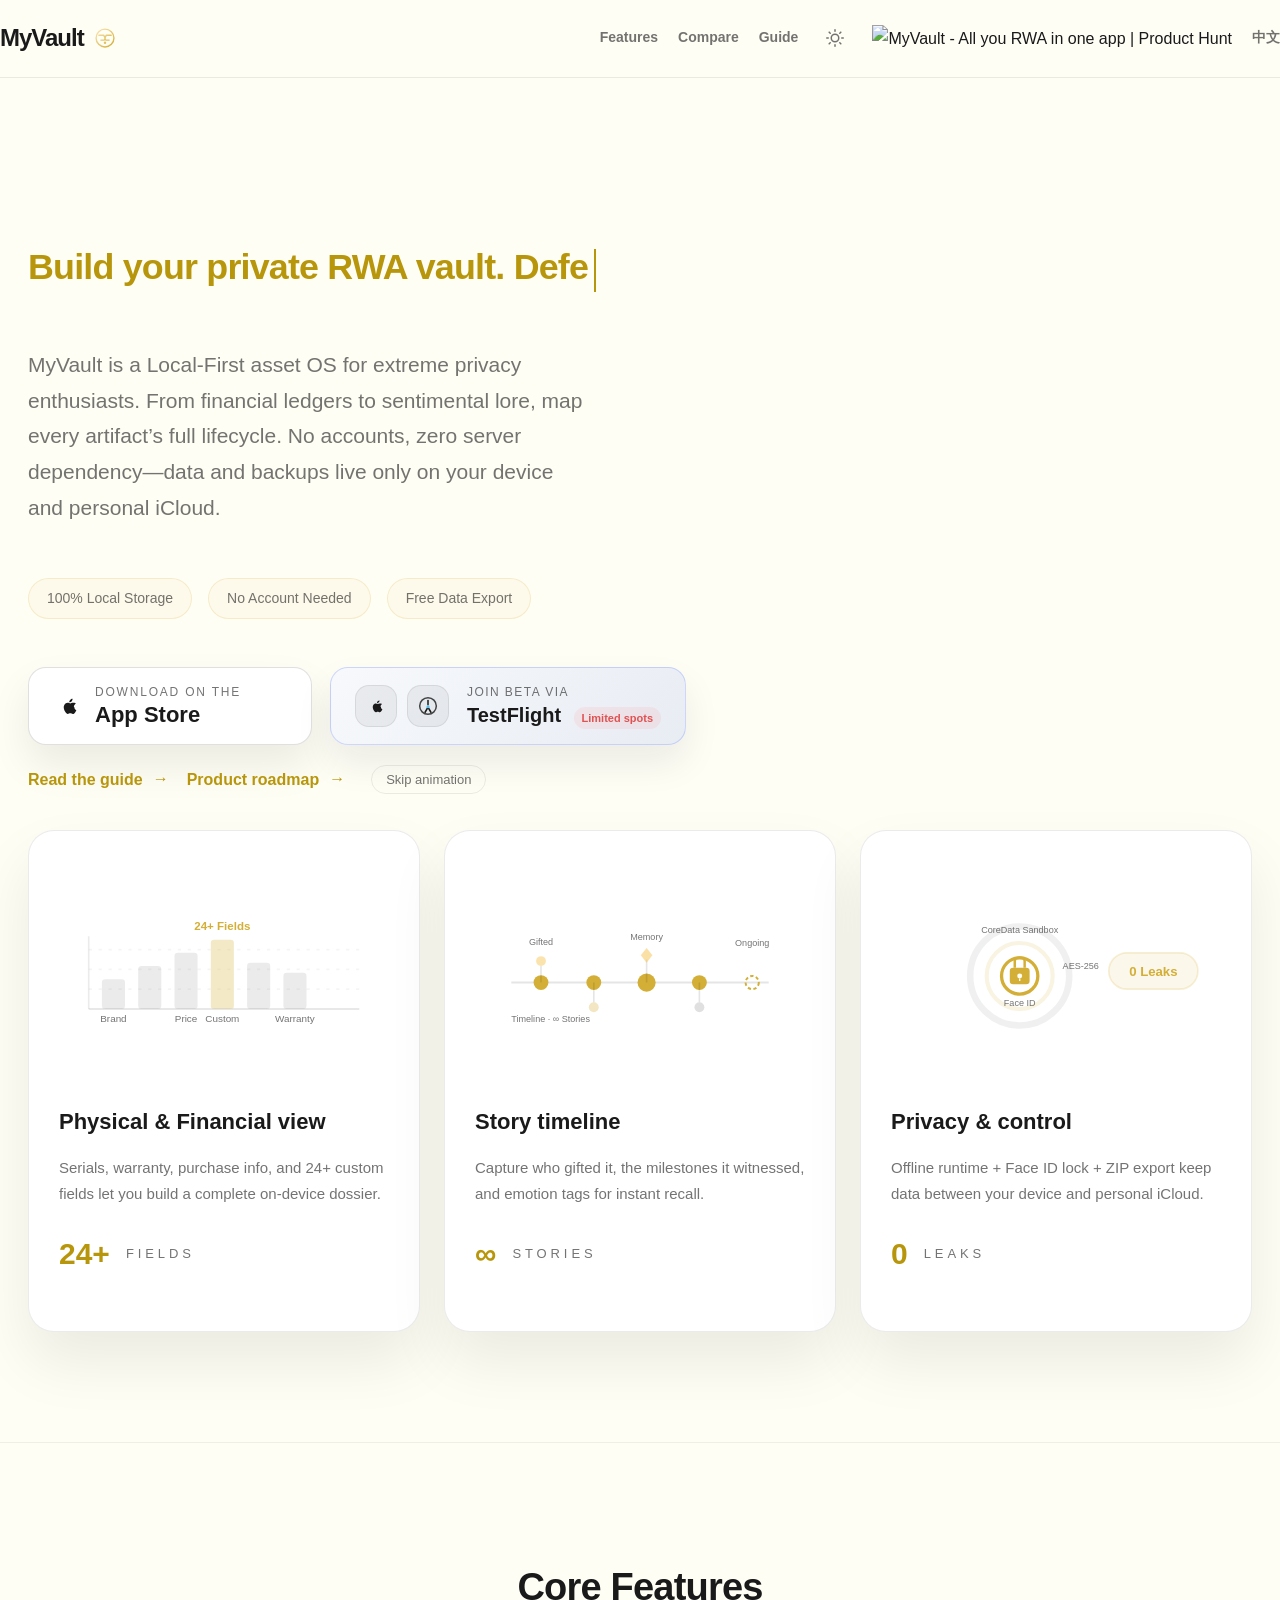
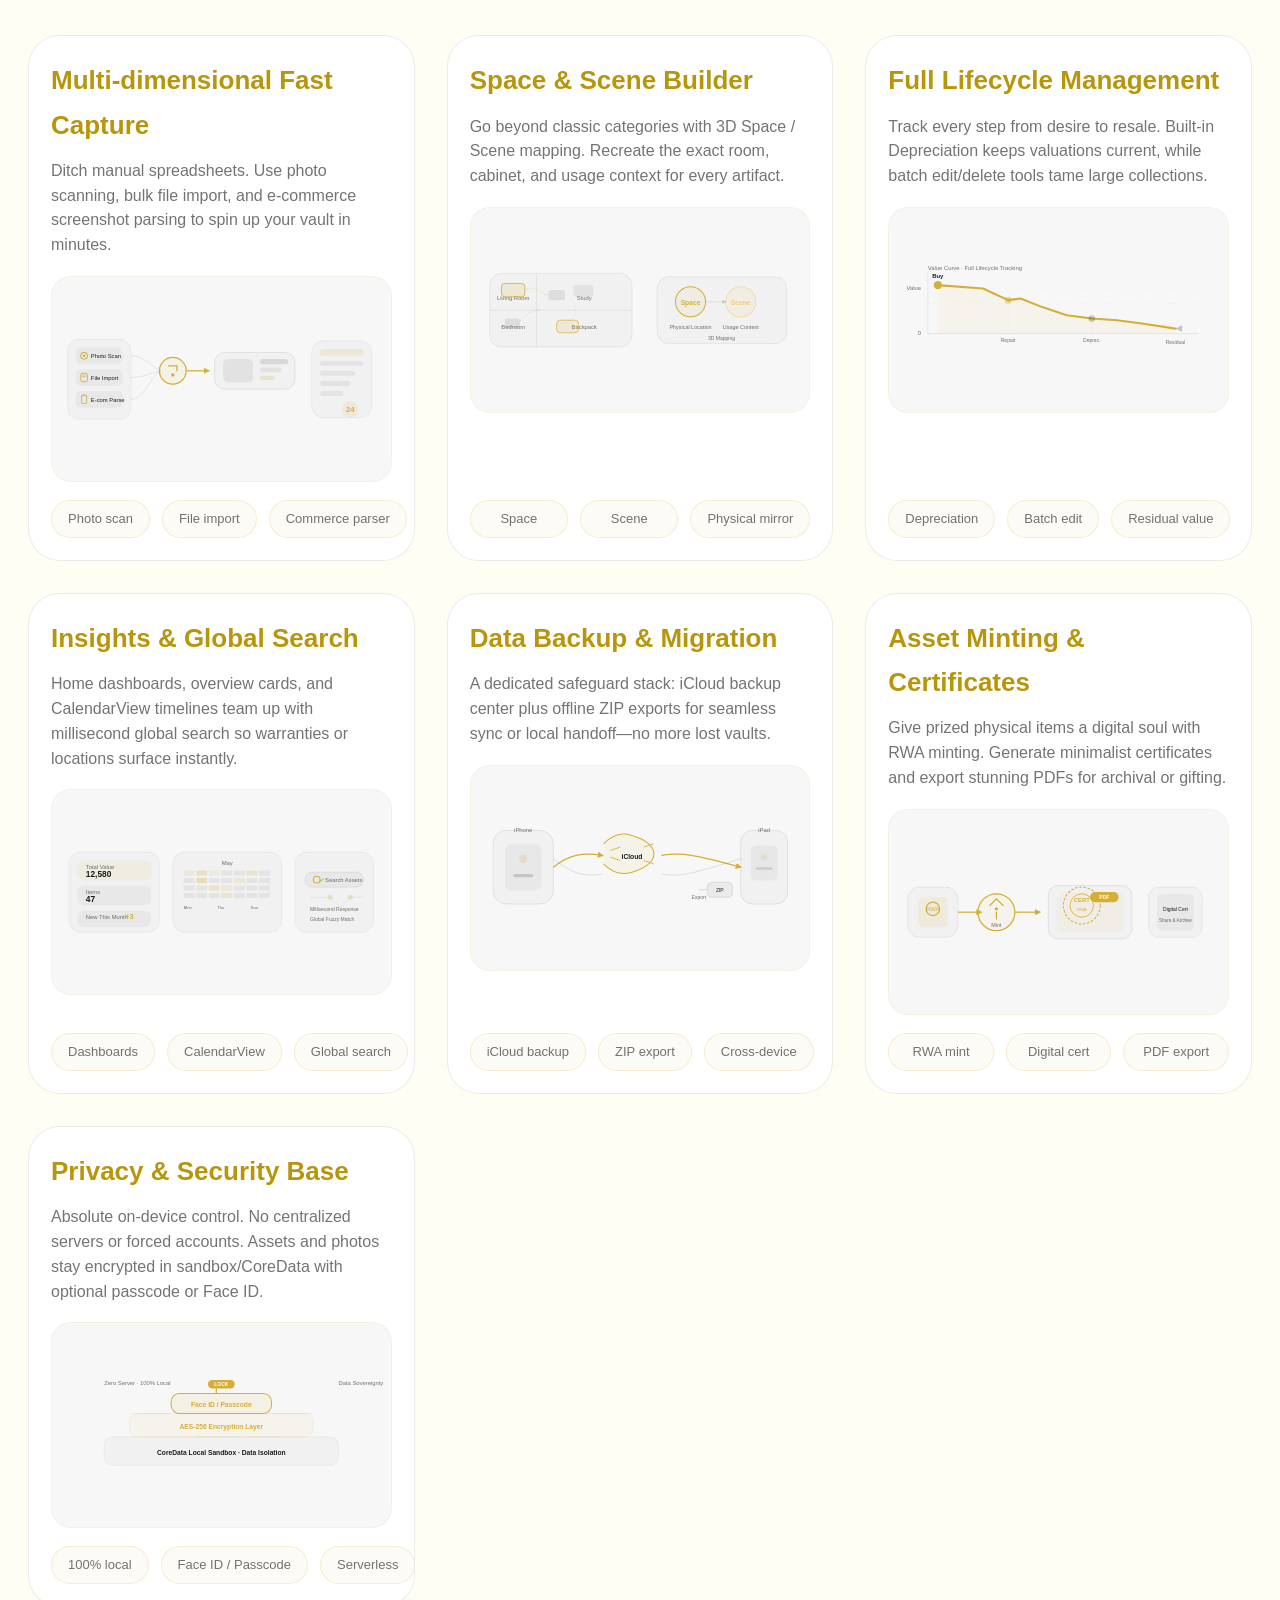
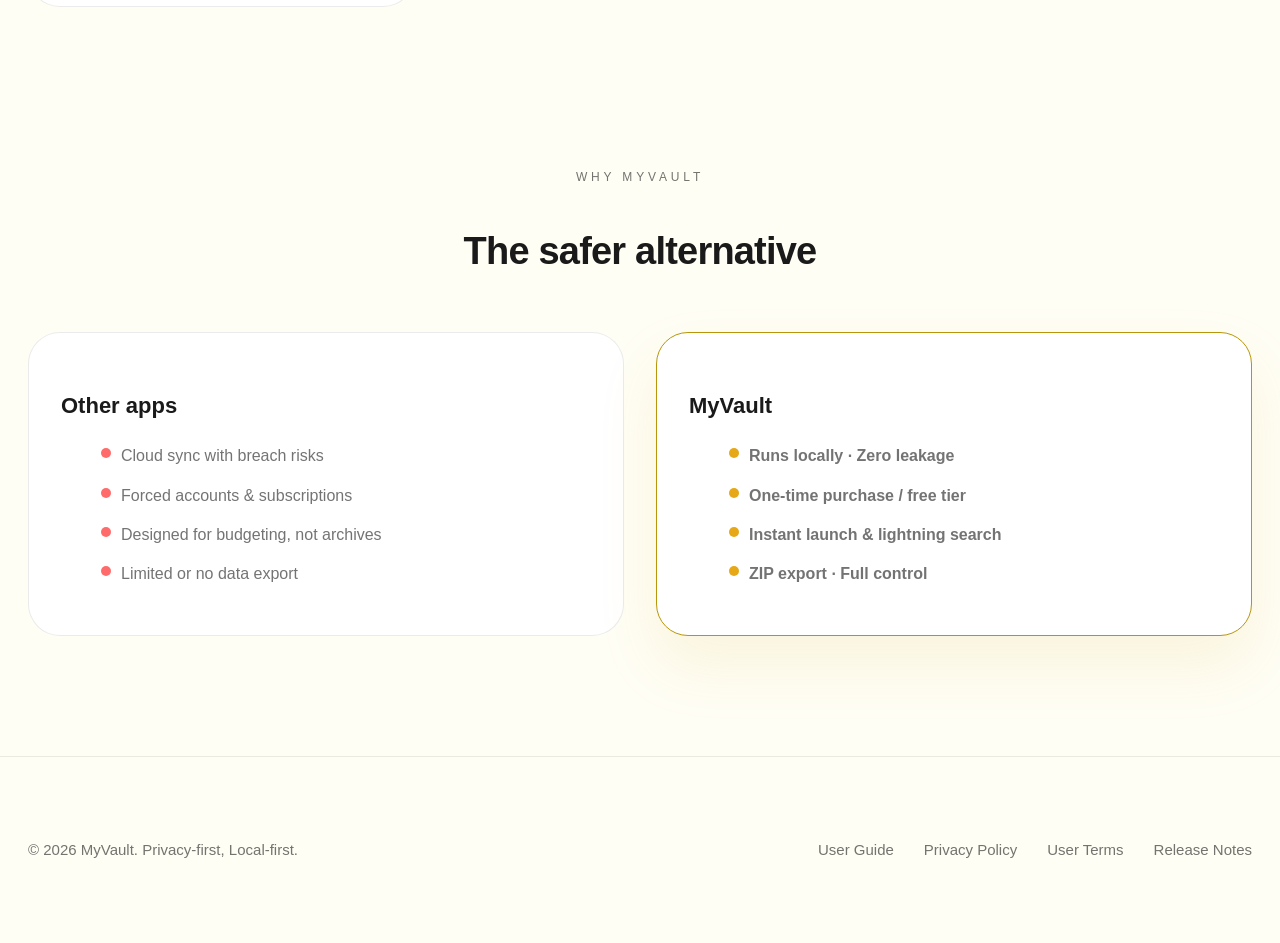
==== commit 1515fe79: "极致收紧留白：功能卡片padding 22px、gap 12px，图表容器2px留白+消除浏览器默认边距" ====
--- a/index.html
+++ b/index.html
@@ -10,7 +10,7 @@
   <meta property="og:type" content="website" />
   <meta property="og:url" content="https://myvault.moodex.cc/" />
   <meta property="og:image" content="https://myvault.moodex.cc/assets/og-cover.svg" />
-  <link rel="stylesheet" href="./assets/style.css?v=2.2" />
+  <link rel="stylesheet" href="./assets/style.css?v=2.3" />
   <link rel="icon" href="./assets/favicon.svg" type="image/svg+xml" />
   <link rel="manifest" href="/manifest.json" />
   <meta name="theme-color" content="#d4af37" />
--- a/assets/style.css
+++ b/assets/style.css
@@ -130,11 +130,11 @@
 
 /* ---- Feature charts ---- */
 .feature-chart-grid{display:grid;grid-template-columns:repeat(auto-fit,minmax(320px,1fr));gap:32px}
-.feature-chart{display:flex;flex-direction:column;gap:20px;background:var(--card);border:1px solid var(--glass-border);padding:28px;border-radius:32px;transition:all .5s cubic-bezier(.16,1,.3,1);position:relative;overflow:hidden}
+.feature-chart{display:flex;flex-direction:column;gap:12px;background:var(--card);border:1px solid var(--glass-border);padding:22px;border-radius:32px;transition:all .5s cubic-bezier(.16,1,.3,1);position:relative;overflow:hidden}
 .feature-chart:hover{transform:translateY(-10px);box-shadow:var(--shadow)}
-.feature-chart h3{font-size:26px;color:var(--accent);font-weight:800}
-.feature-chart .feature-desc{font-size:16px;color:var(--muted);line-height:1.7}
-.chart-wrap{margin:12px 0;background:rgba(0,0,0,.03);border-radius:24px;padding:4px;border:1px solid rgba(212,175,55,.1);min-height:200px;display:flex;align-items:center;justify-content:center}
+.feature-chart h3{font-size:26px;color:var(--accent);font-weight:800;margin:0}
+.feature-chart .feature-desc{font-size:16px;color:var(--muted);line-height:1.55;margin:0}
+.chart-wrap{margin:6px 0;background:rgba(0,0,0,.03);border-radius:20px;padding:2px;border:1px solid rgba(212,175,55,.1);min-height:200px;display:flex;align-items:center;justify-content:center}
 .chart-wrap svg{width:100%;height:auto;display:block;overflow:visible}
 .meta{display:flex;flex-wrap:nowrap;gap:12px;margin-top:auto;justify-content:space-between}
 .meta span{flex:1;text-align:center}
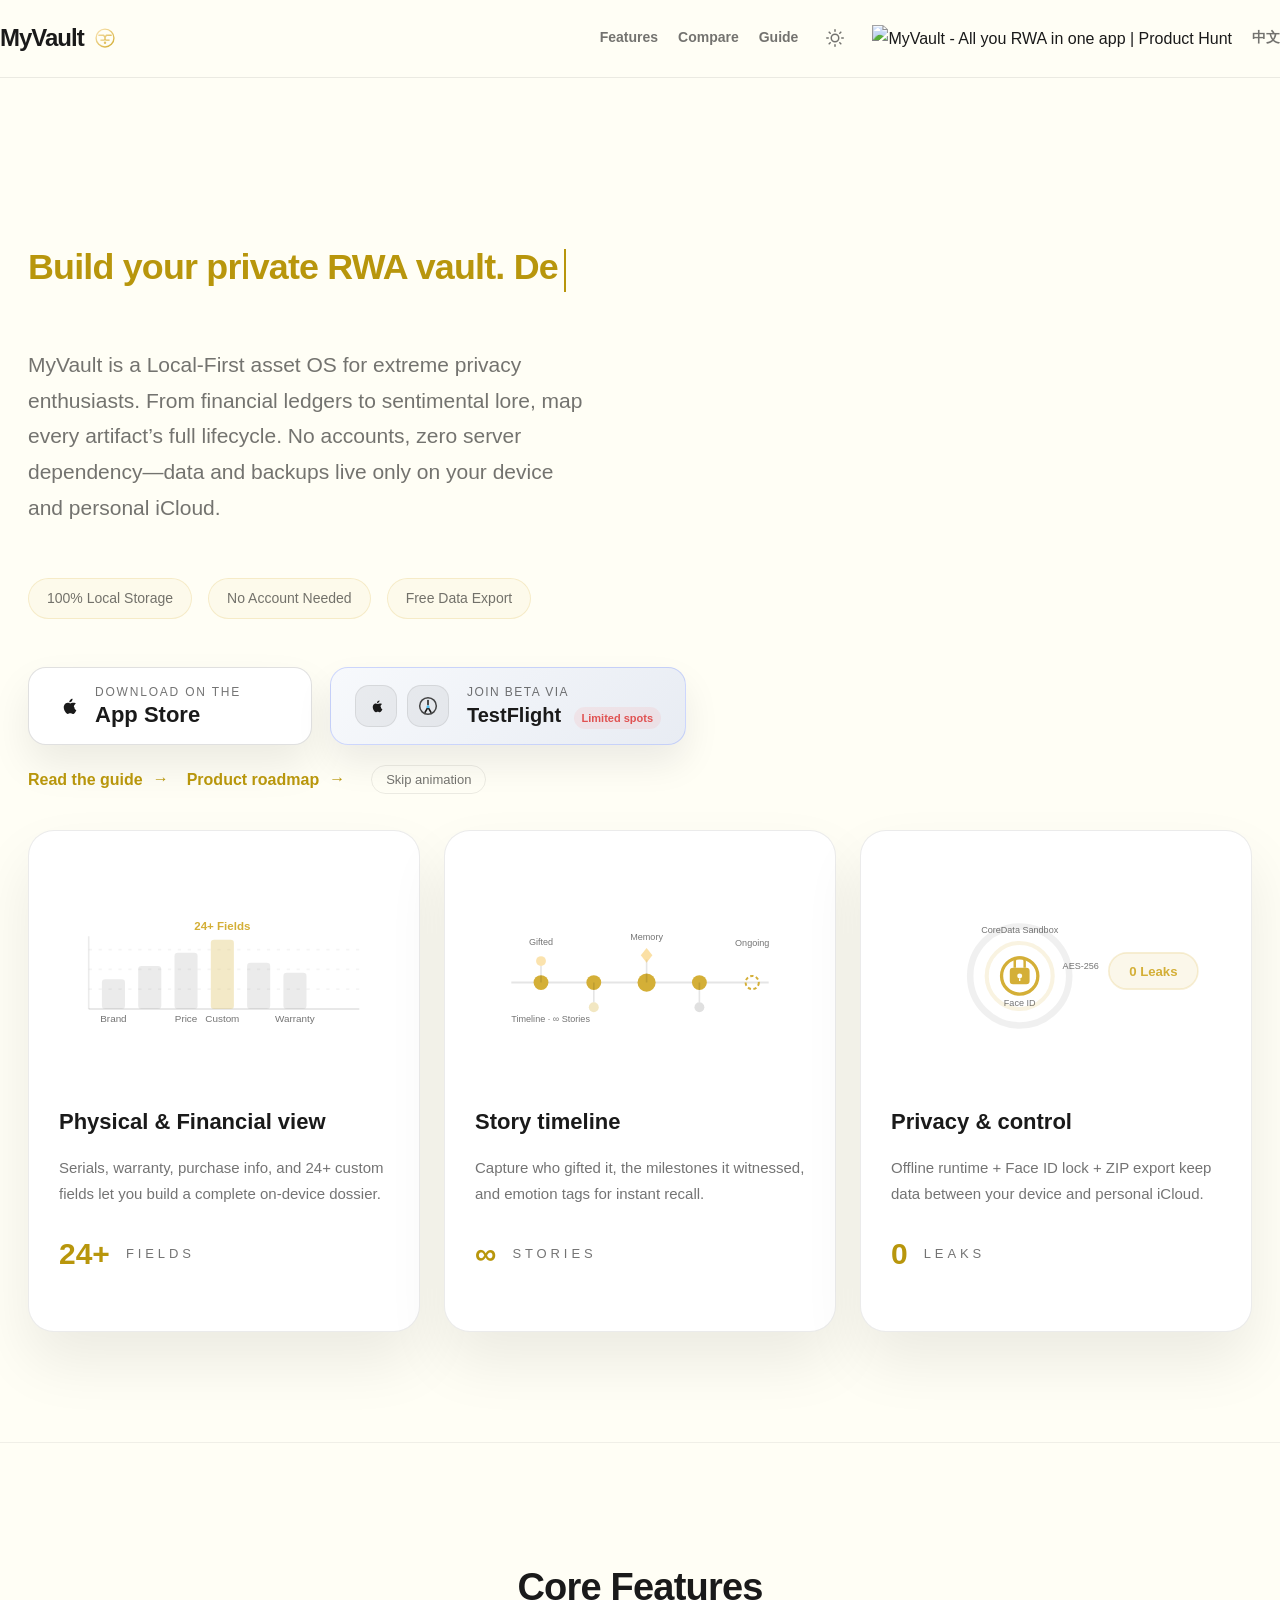
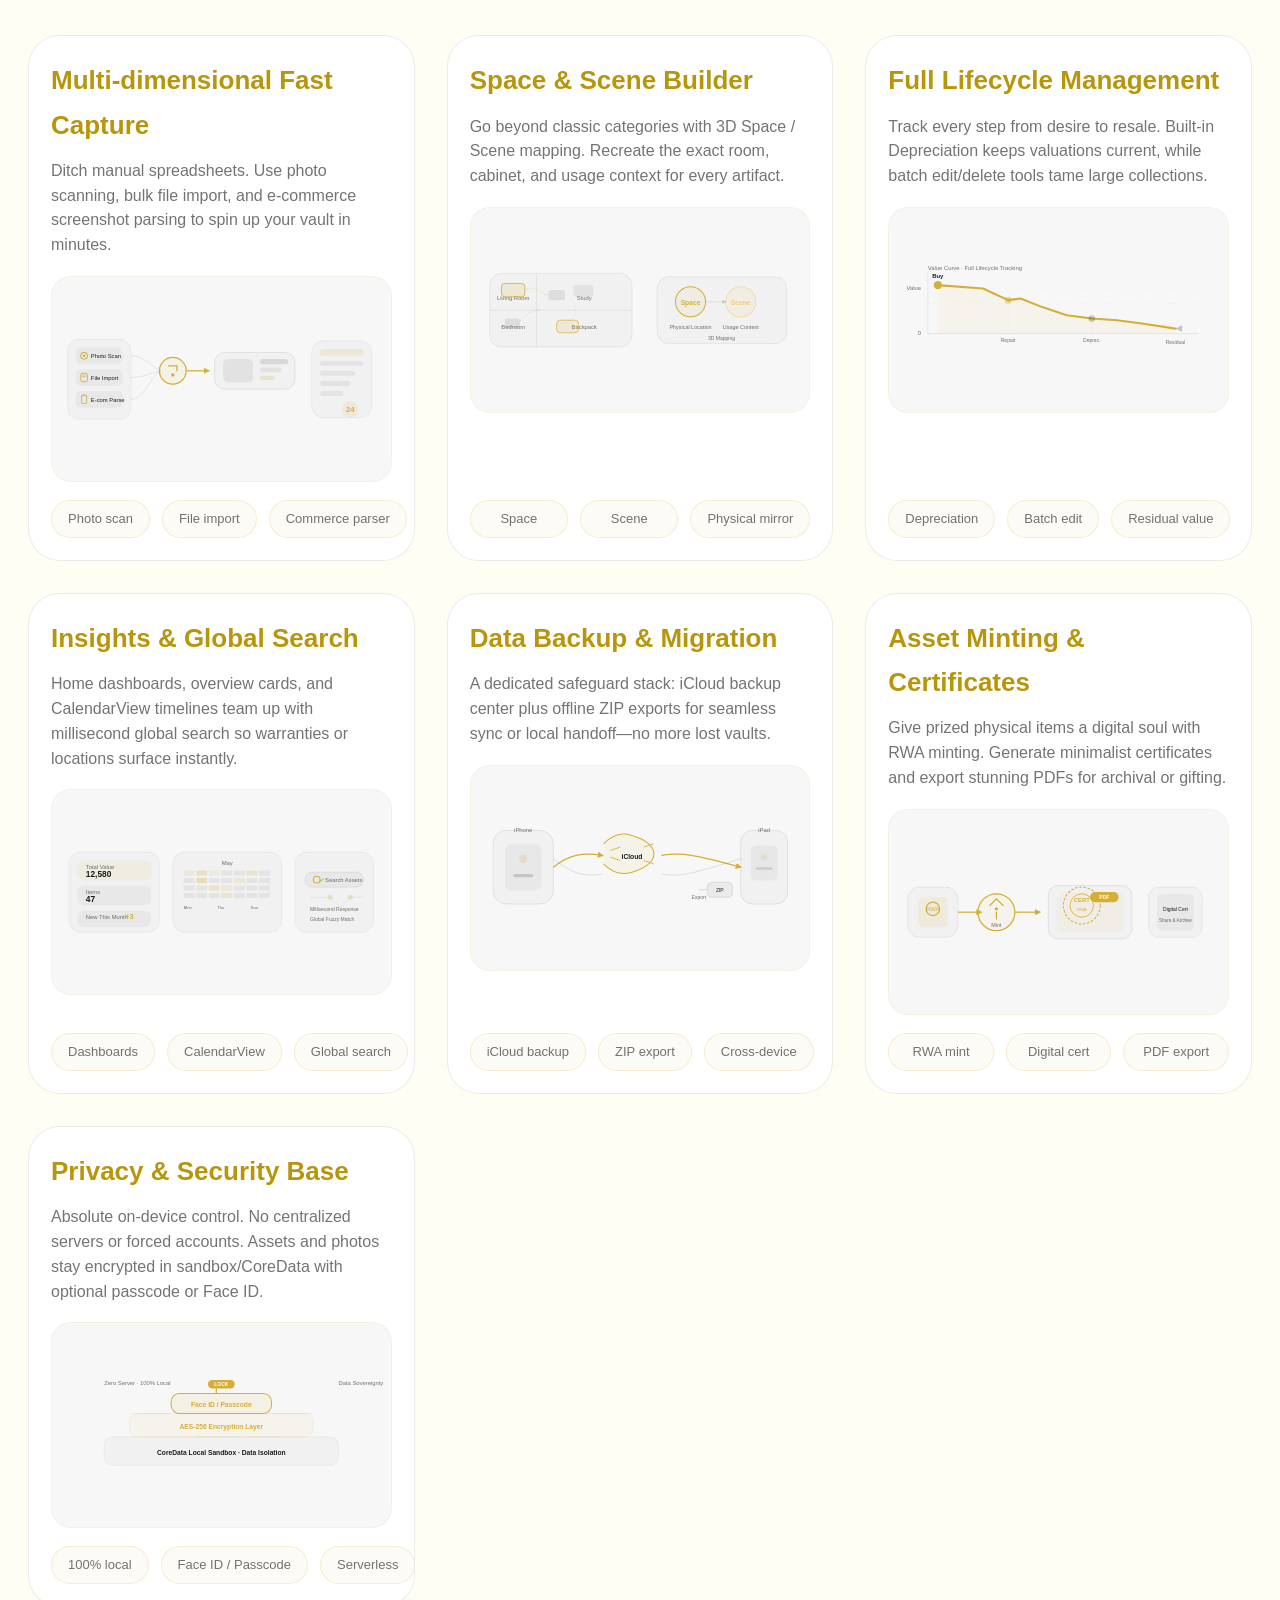
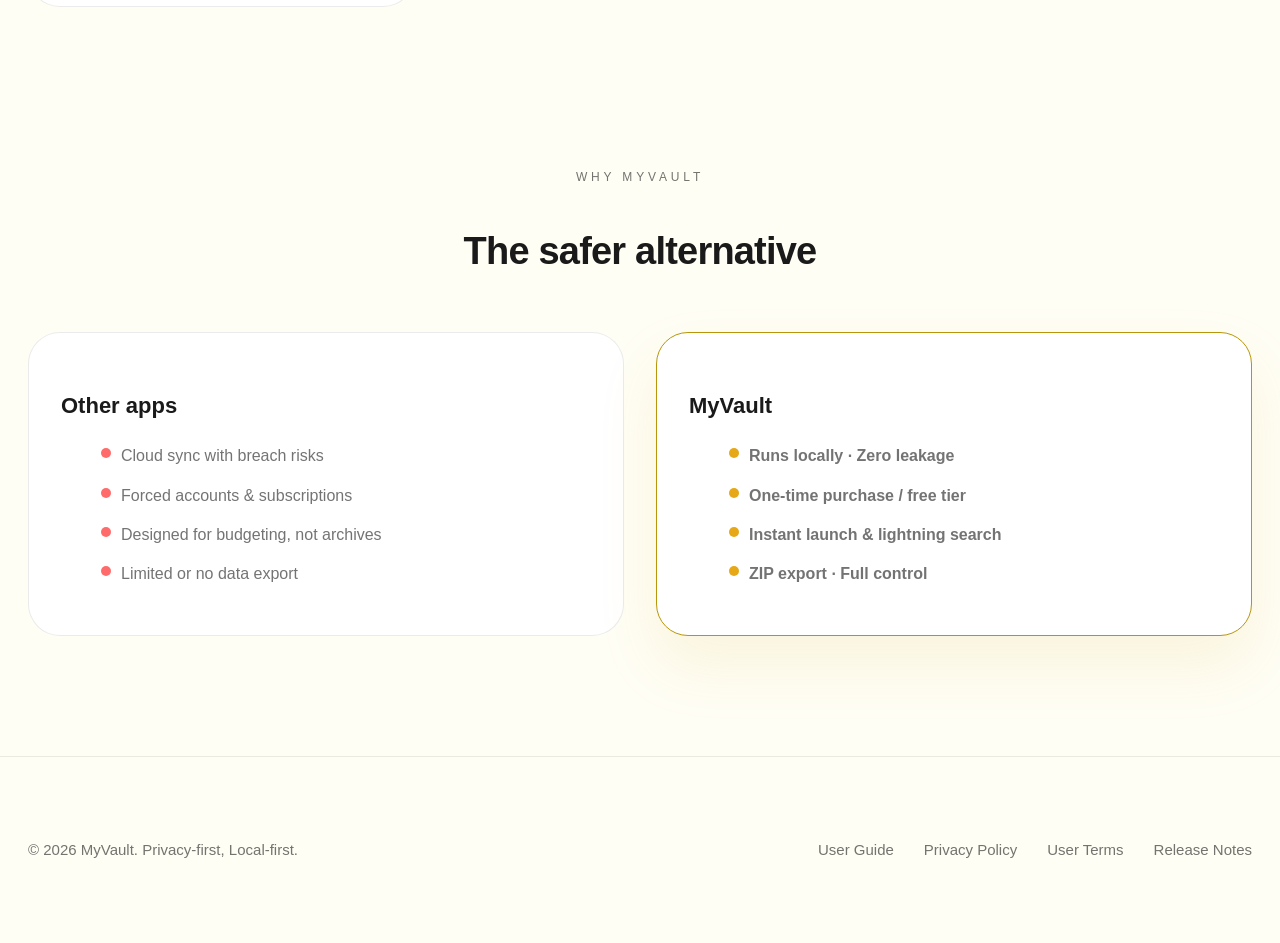
==== commit 434cd69f: "feat: 对比区竖向表格改为12功能横向滚动卡片 - 移除 pricing-table 表格式对比，改为 feat-scroll 横向滚动卡片布局 - 12张卡片同一排展示，左右箭头按钮平滑滚动 -" ====
--- a/index.html
+++ b/index.html
@@ -477,91 +477,91 @@
       <div class="container">
         <div class="subheading">版本对比</div>
         <h2 class="section-title">免费版与 Pro 版功能详解</h2>
-        <div class="pricing-table-wrap">
-          <table class="pricing-table">
-            <thead>
-              <tr>
-                <th class="th-feature">功能模块</th>
-                <th class="th-desc">功能说明</th>
-                <th class="th-free">免费版</th>
-                <th class="th-pro">Pro版</th>
-              </tr>
-            </thead>
-            <tbody>
-              <tr>
-                <td class="td-feature"><strong>物品管理</strong></td>
-                <td class="td-desc">记录物品名称、品牌、价格、购买日期、保修期等，支持拍照存档，是应用的核心功能</td>
-                <td class="td-check">✅ 限30个</td>
-                <td class="td-check">✅ 无限制</td>
-              </tr>
-              <tr>
-                <td class="td-feature"><strong>品牌管理</strong></td>
-                <td class="td-desc">按品牌（如Apple、Nike）对物品分组，方便筛选和统计</td>
-                <td class="td-check">✅</td>
-                <td class="td-check">✅</td>
-              </tr>
-              <tr>
-                <td class="td-feature"><strong>故事记忆</strong></td>
-                <td class="td-desc">为物品添加回忆记录，以时间轴展示背后的故事</td>
-                <td class="td-check">✅</td>
-                <td class="td-check">✅</td>
-              </tr>
-              <tr>
-                <td class="td-feature"><strong>数字保险箱</strong></td>
-                <td class="td-desc">存储数字资产（证书、合同、会员卡等）的截图，随时查阅</td>
-                <td class="td-check">✅</td>
-                <td class="td-check">✅</td>
-              </tr>
-              <tr>
-                <td class="td-feature"><strong>千位分隔符</strong></td>
-                <td class="td-desc">控制数字显示格式，按偏好选择 ¥1,000 或 ¥1000</td>
-                <td class="td-check">✅</td>
-                <td class="td-check">✅</td>
-              </tr>
-              <tr>
-                <td class="td-feature"><strong>分类管理</strong></td>
-                <td class="td-desc">按类别（数码、服饰、家居）对物品精细分组，支持颜色标记</td>
-                <td class="td-cross">❌</td>
-                <td class="td-check">✅</td>
-              </tr>
-              <tr>
-                <td class="td-feature"><strong>资产图片分组</strong></td>
-                <td class="td-desc">将物品照片按资产维度分组，图库化管理</td>
-                <td class="td-cross">❌</td>
-                <td class="td-check">✅</td>
-              </tr>
-              <tr>
-                <td class="td-feature"><strong>数据分析洞察</strong></td>
-                <td class="td-desc">资产总值、持有周期、消耗趋势等多维度数据图表</td>
-                <td class="td-cross">❌</td>
-                <td class="td-check">✅</td>
-              </tr>
-              <tr>
-                <td class="td-feature"><strong>空间管理</strong></td>
-                <td class="td-desc">按存放位置（客厅、背包）管理物品，快速找到放哪了</td>
-                <td class="td-cross">❌</td>
-                <td class="td-check">✅</td>
-              </tr>
-              <tr>
-                <td class="td-feature"><strong>场景功能</strong></td>
-                <td class="td-desc">按使用场景（出差、旅行）打包清单，一键查看要带什么</td>
-                <td class="td-cross">❌</td>
-                <td class="td-check">✅</td>
-              </tr>
-              <tr>
-                <td class="td-feature"><strong>批量操作</strong></td>
-                <td class="td-desc">一次选择多个物品，批量修改分类、状态、位置等</td>
-                <td class="td-cross">❌</td>
-                <td class="td-check">✅</td>
-              </tr>
-              <tr>
-                <td class="td-feature"><strong>iCloud 云同步</strong></td>
-                <td class="td-desc">自动同步至iCloud，换手机无缝衔接，不丢数据</td>
-                <td class="td-cross">❌</td>
-                <td class="td-check">✅</td>
-              </tr>
-            </tbody>
-          </table>
+        <div class="feat-scroll">
+          <button class="feat-scroll-btn feat-scroll-left" aria-label="向左滚动" onclick="const t=this.nextElementSibling;t.scrollBy({left:-230,behavior:'smooth'})">
+            <svg width="16" height="16" viewBox="0 0 24 24" fill="none" stroke="currentColor" stroke-width="2.5" stroke-linecap="round" stroke-linejoin="round"><path d="M15 18l-6-6 6-6"/></svg>
+          </button>
+          <div class="feat-scroll-track">
+            <div class="feat-card feat-free">
+              <span class="feat-card-index">01/12</span>
+              <h4 class="feat-card-name">物品管理</h4>
+              <p class="feat-card-desc">记录物品名称、品牌、价格、购买日期、保修期等，支持拍照存档，是应用的核心功能</p>
+              <span class="feat-card-badge both">Free & Pro</span>
+            </div>
+            <div class="feat-card feat-free">
+              <span class="feat-card-index">02/12</span>
+              <h4 class="feat-card-name">品牌管理</h4>
+              <p class="feat-card-desc">按品牌（如Apple、Nike）对物品分组，方便筛选和统计</p>
+              <span class="feat-card-badge both">Free & Pro</span>
+            </div>
+            <div class="feat-card feat-free">
+              <span class="feat-card-index">03/12</span>
+              <h4 class="feat-card-name">故事记忆</h4>
+              <p class="feat-card-desc">为物品添加回忆记录，以时间轴展示背后的故事</p>
+              <span class="feat-card-badge both">Free & Pro</span>
+            </div>
+            <div class="feat-card feat-free">
+              <span class="feat-card-index">04/12</span>
+              <h4 class="feat-card-name">数字保险箱</h4>
+              <p class="feat-card-desc">存储数字资产（证书、合同、会员卡等）的截图，随时查阅</p>
+              <span class="feat-card-badge both">Free & Pro</span>
+            </div>
+            <div class="feat-card feat-free">
+              <span class="feat-card-index">05/12</span>
+              <h4 class="feat-card-name">千位分隔符</h4>
+              <p class="feat-card-desc">控制数字显示格式，按偏好选择带分隔符或纯数字</p>
+              <span class="feat-card-badge both">Free & Pro</span>
+            </div>
+            <div class="feat-card feat-pro">
+              <span class="feat-card-index">06/12</span>
+              <h4 class="feat-card-name">分类管理</h4>
+              <p class="feat-card-desc">按类别（数码、服饰、家居）对物品精细分组，支持颜色标记</p>
+              <span class="feat-card-badge pro">Pro</span>
+            </div>
+            <div class="feat-card feat-pro">
+              <span class="feat-card-index">07/12</span>
+              <h4 class="feat-card-name">资产图片分组</h4>
+              <p class="feat-card-desc">将物品照片按资产维度分组，图库化管理</p>
+              <span class="feat-card-badge pro">Pro</span>
+            </div>
+            <div class="feat-card feat-pro">
+              <span class="feat-card-index">08/12</span>
+              <h4 class="feat-card-name">数据分析洞察</h4>
+              <p class="feat-card-desc">资产总值、持有周期、消耗趋势等多维度数据图表</p>
+              <span class="feat-card-badge pro">Pro</span>
+            </div>
+            <div class="feat-card feat-pro">
+              <span class="feat-card-index">09/12</span>
+              <h4 class="feat-card-name">空间管理</h4>
+              <p class="feat-card-desc">按存放位置（客厅、背包）管理物品，快速找到放哪了</p>
+              <span class="feat-card-badge pro">Pro</span>
+            </div>
+            <div class="feat-card feat-pro">
+              <span class="feat-card-index">10/12</span>
+              <h4 class="feat-card-name">场景功能</h4>
+              <p class="feat-card-desc">按使用场景（出差、旅行）打包清单，一键查看要带什么</p>
+              <span class="feat-card-badge pro">Pro</span>
+            </div>
+            <div class="feat-card feat-pro">
+              <span class="feat-card-index">11/12</span>
+              <h4 class="feat-card-name">批量操作</h4>
+              <p class="feat-card-desc">一次选择多个物品，批量修改分类、状态、位置等</p>
+              <span class="feat-card-badge pro">Pro</span>
+            </div>
+            <div class="feat-card feat-pro">
+              <span class="feat-card-index">12/12</span>
+              <h4 class="feat-card-name">iCloud 云同步</h4>
+              <p class="feat-card-desc">自动同步至iCloud，换手机无缝衔接，不丢数据</p>
+              <span class="feat-card-badge pro">Pro</span>
+            </div>
+          </div>
+          <button class="feat-scroll-btn feat-scroll-right" aria-label="向右滚动" onclick="const t=this.previousElementSibling;t.scrollBy({left:230,behavior:'smooth'})">
+            <svg width="16" height="16" viewBox="0 0 24 24" fill="none" stroke="currentColor" stroke-width="2.5" stroke-linecap="round" stroke-linejoin="round"><path d="M9 18l6-6-6-6"/></svg>
+          </button>
+        </div>
+        <div class="feat-scroll-legend">
+          <span><span class="legend-dot legend-dot-free"></span> 免费版 & Pro 均可用（5项）</span>
+          <span><span class="legend-dot legend-dot-pro"></span> 仅 Pro 可用（7项）</span>
         </div>
       </div>
     </section>
@@ -716,6 +716,24 @@
           });
       });
     }
+
+    // Feature scroll — arrow button boundary state
+    (function(){
+      var track = document.querySelector('.feat-scroll-track');
+      var leftBtn = document.querySelector('.feat-scroll-left');
+      var rightBtn = document.querySelector('.feat-scroll-right');
+      if (!track || !leftBtn || !rightBtn) return;
+      function update() {
+        var atStart = track.scrollLeft <= 2;
+        var atEnd = track.scrollLeft + track.clientWidth >= track.scrollWidth - 2;
+        leftBtn.style.opacity = atStart ? '0.2' : '1';
+        leftBtn.style.pointerEvents = atStart ? 'none' : 'auto';
+        rightBtn.style.opacity = atEnd ? '0.2' : '1';
+        rightBtn.style.pointerEvents = atEnd ? 'none' : 'auto';
+      }
+      track.addEventListener('scroll', update, {passive: true});
+      update();
+    })();
   </script>
 </body>
 </html>
--- a/assets/style.css
+++ b/assets/style.css
@@ -169,27 +169,36 @@
 .compare-card ul li:before{content:"";width:10px;height:10px;margin-top:6px;border-radius:50%;background:var(--accent-secondary)}
 .compare-card.other ul li:before{background:#ff6b6b}
 
-/* ---- Pricing table ---- */
-.pricing-table-wrap{overflow-x:auto;margin-top:48px;border-radius:var(--radius-xl);border:1px solid var(--glass-border);background:var(--card)}
-.pricing-table{width:100%;border-collapse:collapse;font-size:15px}
-.pricing-table th,.pricing-table td{padding:18px 20px;text-align:left;border-bottom:1px solid var(--glass-border);vertical-align:middle}
-.pricing-table tr:last-child td{border-bottom:none}
-.pricing-table thead th{background:rgba(212,175,55,.06);font-weight:700;font-size:14px;color:var(--accent);letter-spacing:.05em}
-.pricing-table .th-feature{width:15%}
-.pricing-table .th-desc{width:45%}
-.pricing-table .th-free{width:20%;text-align:center}
-.pricing-table .th-pro{width:20%;text-align:center}
-.pricing-table .td-feature strong{color:var(--text)}
-.pricing-table .td-desc{color:var(--muted)}
-.pricing-table .td-check{text-align:center;color:var(--accent);font-weight:600}
-.pricing-table .td-cross{text-align:center;color:rgba(255,107,107,.8)}
-.pricing-table tbody tr:hover{background:rgba(212,175,55,.03)}
+/* ---- Feature scroll cards ---- */
+
+.feat-scroll{position:relative;margin-top:48px;padding:0 24px}
+.feat-scroll-track{display:flex;gap:16px;overflow-x:auto;scroll-behavior:smooth;scrollbar-width:none;-ms-overflow-style:none;padding:4px 0}
+.feat-scroll-track::-webkit-scrollbar{display:none}
+
+.feat-card{flex:0 0 220px;background:var(--bg-alt);border:0.5px solid var(--glass-border);border-radius:var(--radius-xl);padding:22px 18px 18px;display:flex;flex-direction:column;gap:10px}
+.feat-card.feat-free{border-left:3px solid #1D9E75}
+.feat-card.feat-pro{border-left:3px solid var(--accent-strong)}
+
+.feat-card-index{font-size:11px;font-weight:600;color:var(--muted);letter-spacing:.05em}
+.feat-card-name{font-size:16px;font-weight:700;color:var(--text);margin:0}
+.feat-card-desc{font-size:13px;line-height:1.6;color:var(--muted);flex:1;margin:0}
+.feat-card-badge{display:inline-flex;align-items:center;font-size:12px;font-weight:600;padding:4px 10px;border-radius:6px;width:fit-content}
+.feat-card-badge.both{background:rgba(29,158,117,.1);color:#1D9E75}
+.feat-card-badge.pro{background:rgba(212,175,55,.1);color:var(--accent)}
+
+.feat-scroll-btn{position:absolute;top:50%;transform:translateY(-50%);width:40px;height:40px;border:0.5px solid var(--glass-border);border-radius:50%;background:var(--bg-alt);color:var(--muted);display:flex;align-items:center;justify-content:center;cursor:pointer;z-index:1;transition:opacity .2s,background .2s}
+.feat-scroll-btn:hover{background:rgba(212,175,55,.06);color:var(--accent)}
+.feat-scroll-left{left:-4px}.feat-scroll-right{right:-4px}
+
+.feat-scroll-legend{display:flex;gap:24px;margin-top:20px;font-size:13px;color:var(--muted)}
+.feat-scroll-legend span{display:flex;align-items:center;gap:8px}
+.legend-dot{width:10px;height:10px;border-radius:50%;flex-shrink:0}
+.legend-dot-free{background:#1D9E75}.legend-dot-pro{background:var(--accent-strong)}
+
 @media(max-width:768px){
-  .pricing-table{font-size:13px}
-  .pricing-table th,.pricing-table td{padding:14px 12px}
-  .pricing-table .th-feature,.pricing-table .td-feature{width:30%}
-  .pricing-table .th-desc,.pricing-table .td-desc{display:none}
-  .pricing-table .th-free,.pricing-table .th-pro{width:35%}
+  .feat-scroll{padding:0 8px}
+  .feat-card{flex:0 0 200px;padding:16px 14px 14px}
+  .feat-card-name{font-size:15px}
 }
 
 /* ---- Buttons ---- */
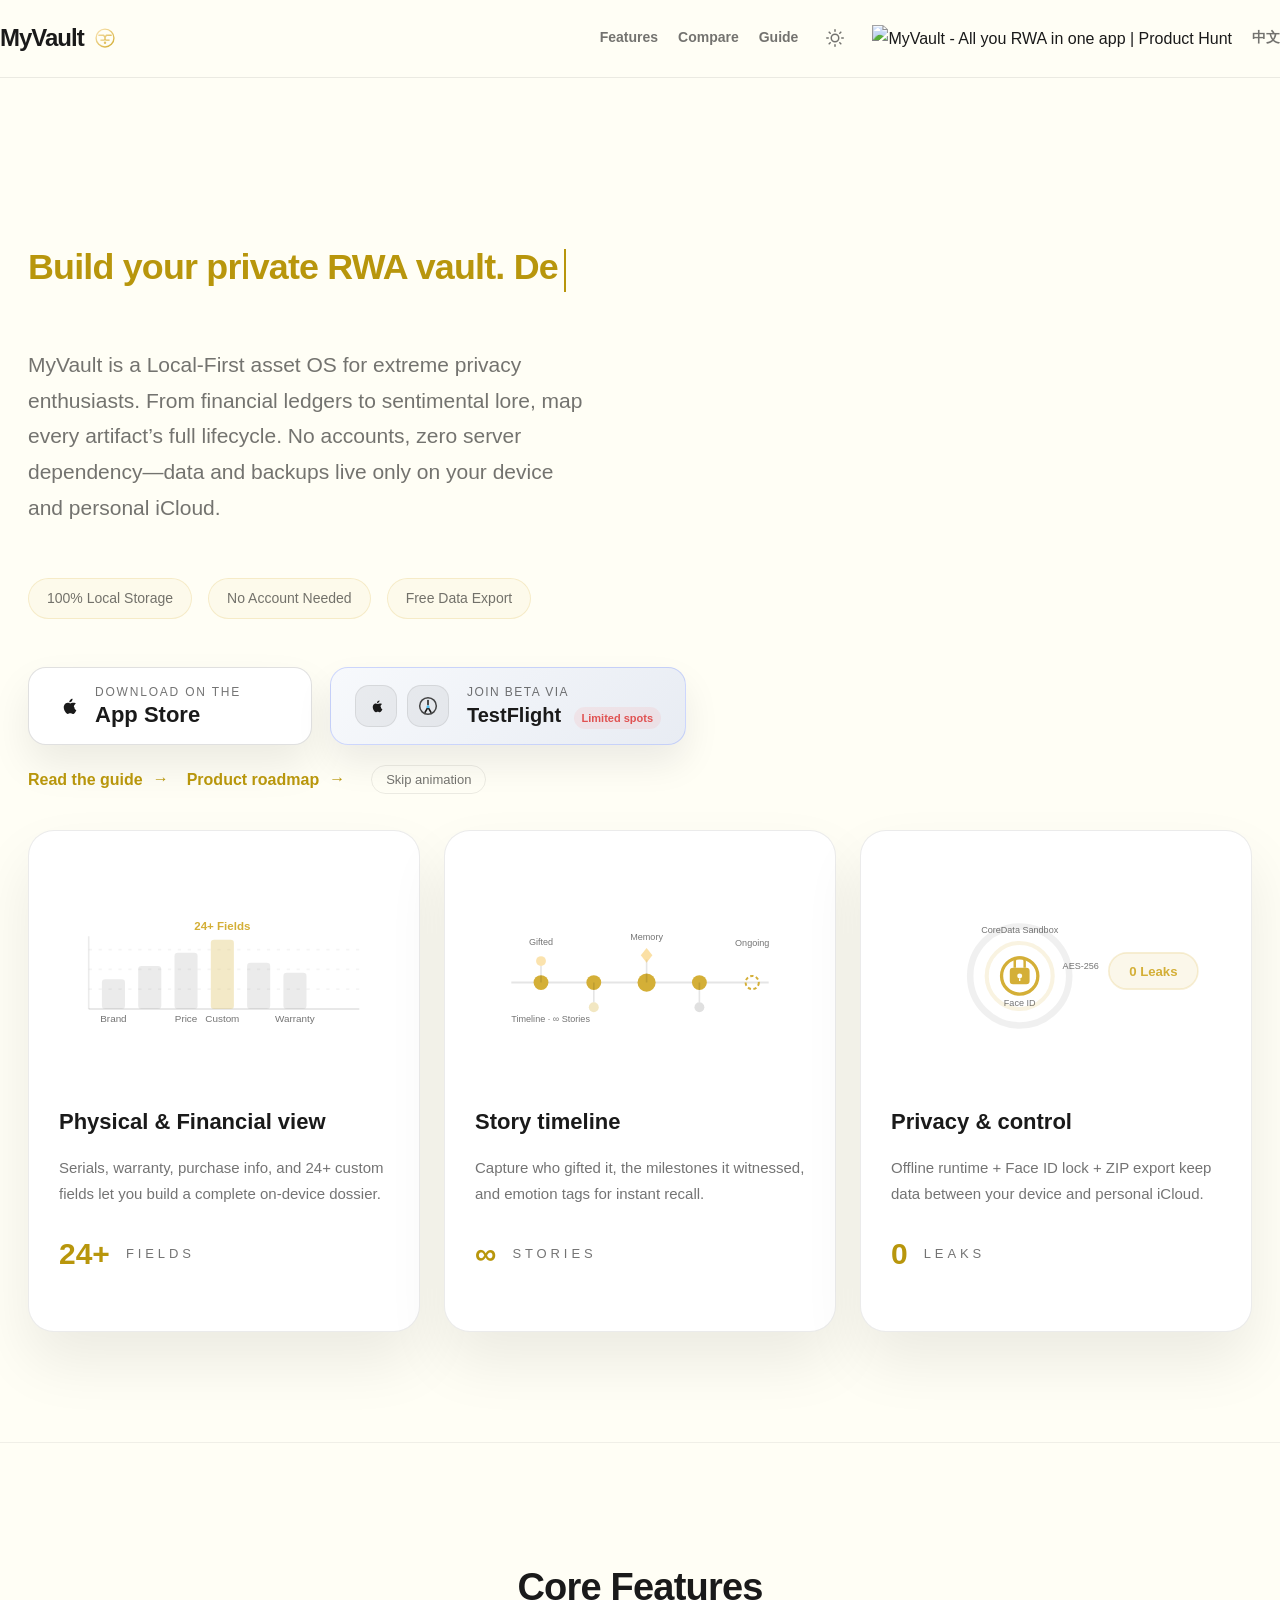
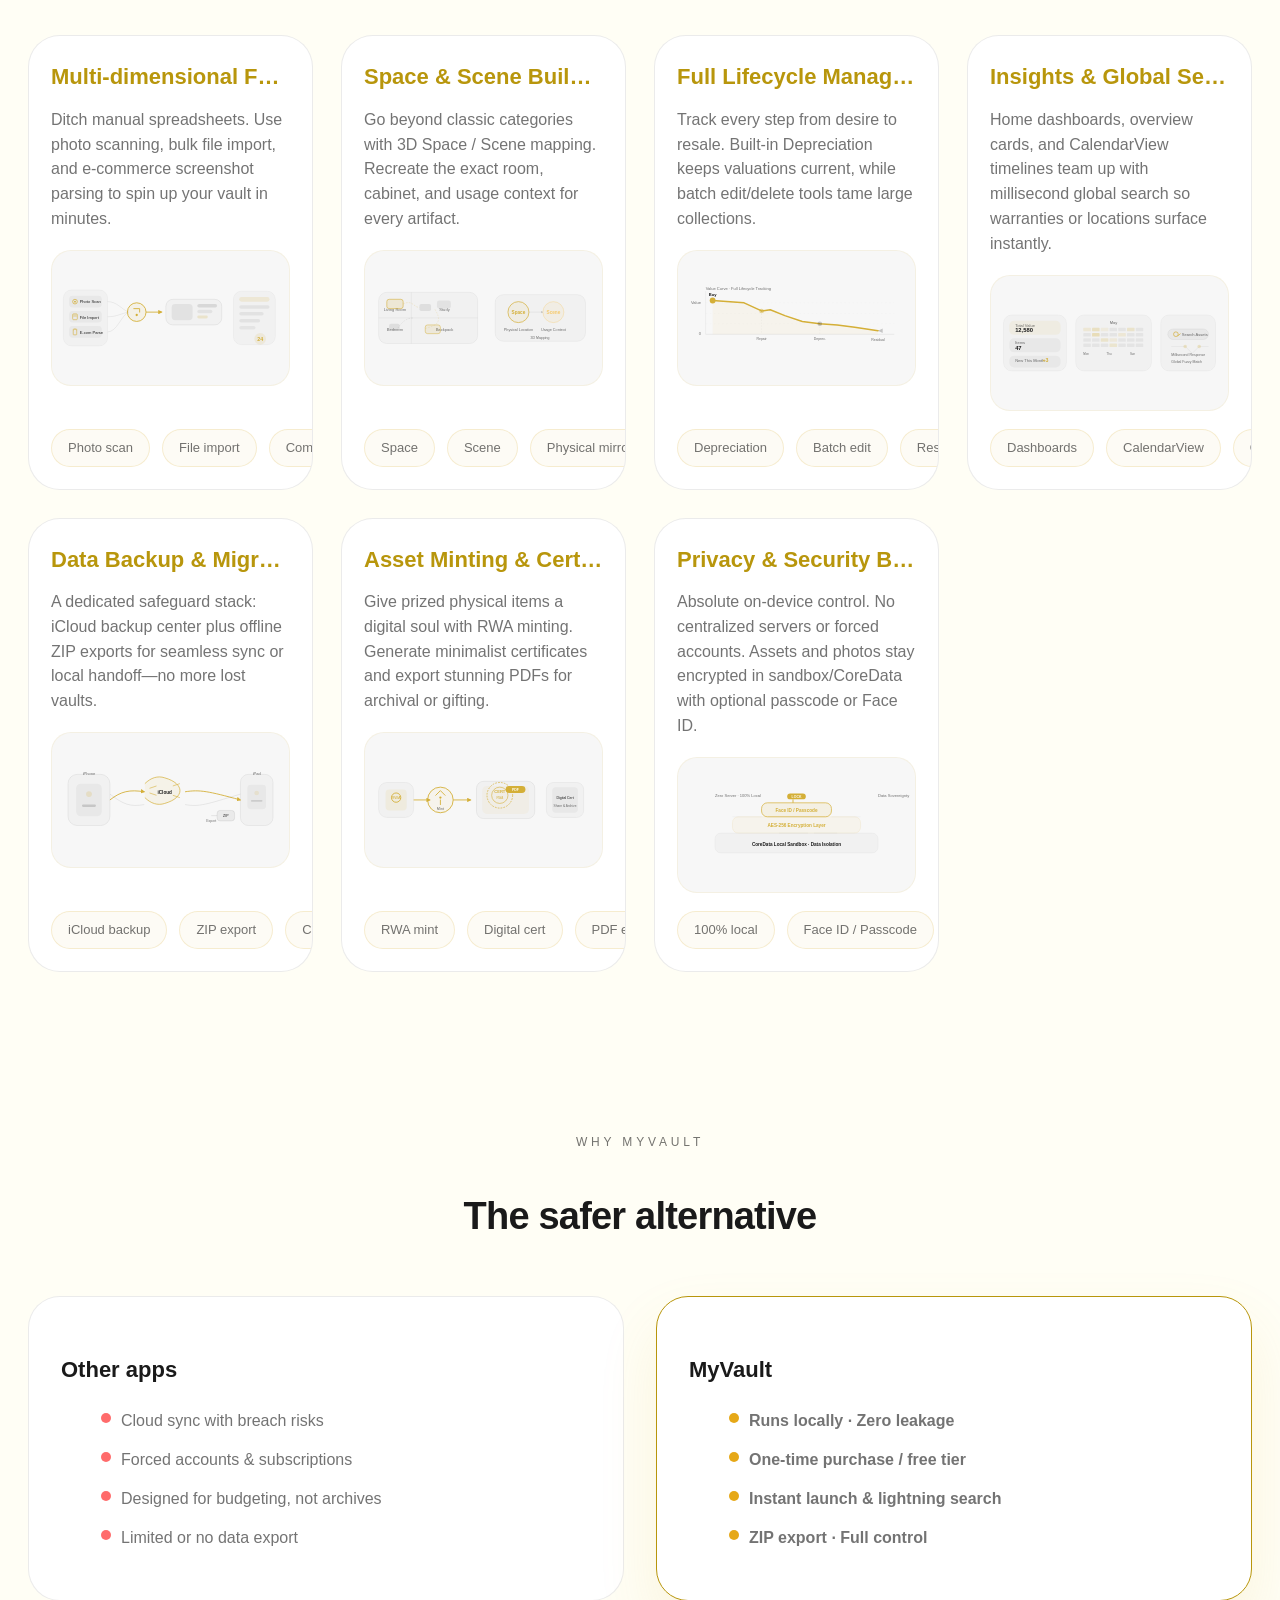
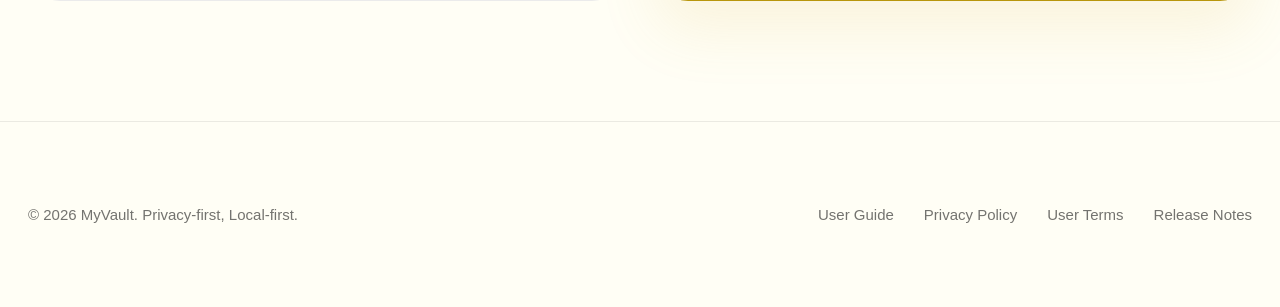
==== commit 90851e75: "精简核心功能区块：4列布局 + 单图简化 + 删除对比模块 - CSS: grid-template-columns 改为 repeat(4,1fr)，h3 添加 white-space:nowrap" ====
--- a/index.html
+++ b/index.html
@@ -54,7 +54,6 @@
       </button>
       <div class="nav-links">
         <a href="#features" class="nav-link">功能</a>
-        <a href="#comparison" class="nav-link">对比</a>
         <a href="./zh/guide.html" class="nav-link">指南</a>
         <button class="theme-toggle" aria-label="切换主题" onclick="toggleTheme()">
           <svg class="icon-sun" viewBox="0 0 24 24" fill="none" stroke="currentColor" stroke-width="2" stroke-linecap="round">
@@ -207,361 +206,185 @@
       <div class="container">
         <h2 class="section-title reveal">核心功能</h2>
         <div class="feature-chart-grid">
+
           <div class="feature-chart reveal">
-            <h3>多维度极速录入</h3>
-            <p class="feature-desc">告别单一手动记账。支持照片扫描、文件批量导入、电商截图解析与模板映射，快速搭建个人资产库。</p>
+            <h3>资产录入与完整档案管理</h3>
+            <p class="feature-desc">支持新增和编辑资产的核心信息，包括名称、品牌、价格、购买信息、分类、状态、保修、预计使用年限、图片、描述等，构成整个 App 的基础数据入口。</p>
             <div class="chart-wrap">
-              <svg viewBox="0 0 400 120">
-                <defs>
-                  <marker id="ar-f1" markerWidth="5" markerHeight="5" refX="4" refY="2.5" orient="auto"><path d="M0,0 L5,2.5 L0,5 Z" fill="#d4af37"/></marker>
-                </defs>
-                <rect x="16" y="12" width="76" height="96" rx="14" fill="rgba(0,0,0,.025)" stroke="rgba(0,0,0,.06)"/>
-                <rect x="26" y="22" width="56" height="20" rx="6" fill="rgba(0,0,0,.04)"/>
-                <circle cx="36" cy="32" r="4" fill="none" stroke="#d4af37" stroke-width="1.2"/><circle cx="36" cy="32" r="1.5" fill="#d4af37"/>
-                <text x="44" y="35" fill="var(--text)" font-size="7">相机扫描</text>
-                <rect x="26" y="48" width="56" height="20" rx="6" fill="rgba(0,0,0,.04)"/>
-                <rect x="32" y="53" width="8" height="10" rx="1.5" fill="none" stroke="#d4af37" stroke-width="1"/><line x1="33" y1="55" x2="39" y2="55" stroke="#d4af37" stroke-width="0.7"/><line x1="33" y1="57" x2="39" y2="57" stroke="#d4af37" stroke-width="0.7"/>
-                <text x="44" y="61" fill="var(--text)" font-size="7">文件导入</text>
-                <rect x="26" y="74" width="56" height="20" rx="6" fill="rgba(0,0,0,.04)"/>
-                <rect x="33" y="79" width="6" height="10" rx="1" fill="none" stroke="#d4af37" stroke-width="1"/><path d="M33 81 L36 79 L39 81" fill="none" stroke="#d4af37" stroke-width="0.7"/>
-                <text x="44" y="87" fill="var(--text)" font-size="7">电商解析</text>
-                <path d="M92 32 C108 32 116 45 128 50" fill="none" stroke="rgba(0,0,0,.1)" stroke-width="1"/>
-                <path d="M92 58 C108 58 116 52 128 50" fill="none" stroke="rgba(0,0,0,.1)" stroke-width="1"/>
-                <path d="M92 84 C108 84 116 55 128 50" fill="none" stroke="rgba(0,0,0,.1)" stroke-width="1"/>
-                <circle cx="142" cy="50" r="16" fill="rgba(212,175,55,.08)" stroke="#d4af37" stroke-width="1.5"/>
-                <path d="M137 44 L147 44 L147 50" fill="none" stroke="#d4af37" stroke-width="1.5" stroke-linecap="round"/>
-                <circle cx="142" cy="55" r="2" fill="#d4af37"/>
-                <path d="M158 50 L185 50" fill="none" stroke="#d4af37" stroke-width="1.5" marker-end="url(#ar-f1)"/>
-                <rect x="192" y="28" width="96" height="44" rx="12" fill="rgba(0,0,0,.025)" stroke="rgba(0,0,0,.1)"/>
-                <rect x="202" y="36" width="36" height="28" rx="6" fill="rgba(0,0,0,.06)"/>
-                <rect x="246" y="36" width="34" height="6" rx="3" fill="rgba(0,0,0,.1)"/>
-                <rect x="246" y="46" width="26" height="6" rx="3" fill="rgba(0,0,0,.06)"/>
-                <rect x="246" y="56" width="18" height="5" rx="2.5" fill="rgba(212,175,55,.2)"/>
-                <rect x="308" y="14" width="72" height="92" rx="14" fill="rgba(0,0,0,.025)" stroke="rgba(0,0,0,.06)"/>
-                <rect x="318" y="24" width="52" height="8" rx="4" fill="rgba(212,175,55,.15)"/>
-                <rect x="318" y="38" width="52" height="6" rx="3" fill="rgba(0,0,0,.06)"/>
-                <rect x="318" y="50" width="42" height="6" rx="3" fill="rgba(0,0,0,.06)"/>
-                <rect x="318" y="62" width="36" height="6" rx="3" fill="rgba(0,0,0,.06)"/>
-                <rect x="318" y="74" width="28" height="6" rx="3" fill="rgba(0,0,0,.05)"/>
-                <circle cx="354" cy="96" r="10" fill="rgba(212,175,55,.12)"/>
-                <text x="354" y="99" fill="#d4af37" font-size="9" font-weight="700" text-anchor="middle">24</text>
-              </svg>
-            </div>
-            <div class="meta"><span>照片扫描</span><span>文件导入</span><span>电商解析</span></div>
-          </div>
+              <svg viewBox="0 0 400 100">
+                <defs><marker id="ar1" markerWidth="5" markerHeight="5" refX="4" refY="2.5" orient="auto"><path d="M0,0 L5,2.5 L0,5 Z" fill="#d4af37"/></marker></defs>
+                <rect x="16" y="8" width="150" height="84" rx="12" fill="rgba(0,0,0,.02)" stroke="rgba(0,0,0,.08)"/>
+                <rect x="28" y="18" width="50" height="7" rx="3.5" fill="rgba(212,175,55,.25)"/>
+                <rect x="28" y="30" width="40" height="7" rx="3.5" fill="rgba(0,0,0,.06)"/>
+                <rect x="28" y="42" width="35" height="7" rx="3.5" fill="rgba(0,0,0,.06)"/>
+                <rect x="28" y="54" width="55" height="7" rx="3.5" fill="rgba(0,0,0,.06)"/>
+                <rect x="28" y="66" width="42" height="7" rx="3.5" fill="rgba(0,0,0,.05)"/>
+                <rect x="28" y="78" width="65" height="7" rx="3.5" fill="rgba(0,0,0,.04)"/>
+                <text x="88" y="24" fill="var(--muted)" font-size="6.5">名称</text>
+                <text x="78" y="36" fill="var(--muted)" font-size="6.5">品牌</text>
+                <text x="73" y="48" fill="var(--muted)" font-size="6.5">价格</text>
+                <path d="M172 50 L204 50" fill="none" stroke="#d4af37" stroke-width="1.8" marker-end="url(#ar1)"/>
+                <rect x="210" y="18" width="174" height="64" rx="14" fill="rgba(212,175,55,.06)" stroke="rgba(212,175,55,.25)"/>
+                <rect x="226" y="30" width="142" height="12" rx="6" fill="rgba(212,175,55,.15)"/>
+                <text x="297" y="39" fill="#d4af37" font-size="7" font-weight="700" text-anchor="middle">完整物品档案</text>
+                <rect x="232" y="52" width="62" height="20" rx="6" fill="rgba(0,0,0,.05)"/>
+                <text x="263" y="65" fill="var(--muted)" font-size="6" text-anchor="middle">照片附件</text>
+                <rect x="304" y="52" width="62" height="20" rx="6" fill="rgba(0,0,0,.05)"/>
+                <text x="335" y="65" fill="var(--muted)" font-size="6" text-anchor="middle">24+ 字段</text>
+              </svg>
+            </div>
+            <div class="meta"><span>24+ 字段</span><span>图片存档</span><span>完整档案</span></div>
+          </div>
+
           <div class="feature-chart reveal">
-            <h3>空间与场景构建</h3>
-            <p class="feature-desc">突破传统分类，构建 Space / Scene 三维映射，真实还原物品所在的房间、柜子与使用情境。</p>
+            <h3>资产列表、搜索与筛选</h3>
+            <p class="feature-desc">用户可以在首页统一查看全部资产，并通过搜索、排序、状态筛选、分类筛选快速找到目标资产，这是日常使用频率最高的主工作台。</p>
             <div class="chart-wrap">
-              <svg viewBox="0 0 400 120">
-                <rect x="20" y="16" width="170" height="88" rx="14" fill="rgba(0,0,0,.025)" stroke="rgba(0,0,0,.08)"/>
-                <line x1="76" y1="16" x2="76" y2="104" stroke="rgba(0,0,0,.08)" stroke-width="1"/>
-                <line x1="20" y1="60" x2="190" y2="60" stroke="rgba(0,0,0,.08)" stroke-width="1"/>
-                <text x="48" y="48" fill="var(--muted)" font-size="7" text-anchor="middle">客厅</text>
-                <text x="133" y="48" fill="var(--muted)" font-size="7" text-anchor="middle">书房</text>
-                <text x="48" y="82" fill="var(--muted)" font-size="7" text-anchor="middle">卧室</text>
-                <text x="133" y="82" fill="var(--muted)" font-size="7" text-anchor="middle">背包</text>
-                <rect x="34" y="28" width="28" height="16" rx="4" fill="rgba(212,175,55,.15)" stroke="#d4af37" stroke-width="1"/>
-                <rect x="90" y="36" width="20" height="12" rx="3" fill="rgba(0,0,0,.08)"/>
-                <rect x="120" y="30" width="24" height="14" rx="4" fill="rgba(0,0,0,.06)"/>
-                <rect x="38" y="70" width="18" height="11" rx="3" fill="rgba(0,0,0,.08)"/>
-                <rect x="100" y="72" width="26" height="15" rx="4" fill="rgba(212,175,55,.12)" stroke="#d4af37" stroke-width="0.8"/>
-                <path d="M62 36 C78 28 80 42 90 42" fill="none" stroke="rgba(212,175,55,.3)" stroke-width="1" stroke-dasharray="3 2"/>
-                <path d="M100 78 C125 72 128 64 116 44" fill="none" stroke="rgba(212,175,55,.25)" stroke-width="1" stroke-dasharray="3 2"/>
-                <path d="M50 82 C60 66 68 60 80 60" fill="none" stroke="rgba(0,0,0,.1)" stroke-width="1" stroke-dasharray="3 2"/>
-                <rect x="220" y="20" width="155" height="80" rx="14" fill="rgba(0,0,0,.025)" stroke="rgba(0,0,0,.08)"/>
-                <circle cx="260" cy="50" r="18" fill="rgba(212,175,55,.08)" stroke="#d4af37" stroke-width="1.2"/>
-                <text x="260" y="54" fill="#d4af37" font-size="8" font-weight="700" text-anchor="middle">Space</text>
-                <circle cx="320" cy="50" r="18" fill="rgba(247,193,76,.08)" stroke="rgba(247,193,76,.4)" stroke-width="1.2"/>
-                <text x="320" y="54" fill="rgba(247,193,76,.8)" font-size="8" font-weight="700" text-anchor="middle">Scene</text>
-                <path d="M278 50 L302 50" fill="none" stroke="rgba(0,0,0,.1)" stroke-width="1" marker-end="url(#ar-f2)"/>
-                <defs>
-                  <marker id="ar-f2" markerWidth="5" markerHeight="5" refX="4" refY="2.5" orient="auto"><path d="M0,0 L5,2.5 L0,5 Z" fill="rgba(0,0,0,.15)"/></marker>
-                </defs>
-                <text x="260" y="82" fill="var(--muted)" font-size="6.5" text-anchor="middle">物理位置</text>
-                <text x="320" y="82" fill="var(--muted)" font-size="6.5" text-anchor="middle">使用情境</text>
-                <text x="297" y="96" fill="var(--muted)" font-size="6" text-anchor="middle">三维映射</text>
-              </svg>
-            </div>
-            <div class="meta"><span>Space</span><span>Scene</span><span>现实映射</span></div>
-          </div>
+              <svg viewBox="0 0 400 100">
+                <rect x="16" y="6" width="368" height="16" rx="8" fill="rgba(0,0,0,.03)" stroke="rgba(0,0,0,.08)"/>
+                <circle cx="28" cy="14" r="3.5" fill="none" stroke="#d4af37" stroke-width="1.2"/>
+                <text x="38" y="17" fill="var(--muted)" font-size="6.5">搜索资产…</text>
+                <rect x="16" y="28" width="52" height="12" rx="6" fill="rgba(212,175,55,.15)" stroke="#d4af37" stroke-width="0.7"/>
+                <text x="42" y="36" fill="#d4af37" font-size="6" font-weight="700" text-anchor="middle">全部</text>
+                <rect x="74" y="28" width="46" height="12" rx="6" fill="rgba(0,0,0,.04)"/>
+                <text x="97" y="36" fill="var(--muted)" font-size="6" text-anchor="middle">使用中</text>
+                <rect x="126" y="28" width="46" height="12" rx="6" fill="rgba(0,0,0,.04)"/>
+                <text x="149" y="36" fill="var(--muted)" font-size="6" text-anchor="middle">按分类</text>
+                <rect x="16" y="46" width="368" height="14" rx="5" fill="rgba(212,175,55,.05)" stroke="rgba(212,175,55,.15)"/>
+                <rect x="22" y="50" width="6" height="6" rx="1.5" fill="rgba(212,175,55,.25)"/>
+                <text x="34" y="56" fill="var(--text)" font-size="6.5" font-weight="600">MacBook Pro 14"</text>
+                <text x="136" y="56" fill="var(--muted)" font-size="6">数码</text>
+                <text x="290" y="56" fill="#d4af37" font-size="6.5" font-weight="700" text-anchor="end">¥14,999</text>
+                <rect x="16" y="64" width="368" height="14" rx="5" fill="rgba(0,0,0,.02)"/>
+                <rect x="22" y="68" width="6" height="6" rx="1.5" fill="rgba(0,0,0,.08)"/>
+                <text x="34" y="74" fill="var(--text)" font-size="6.5">Sony WH-1000XM5</text>
+                <text x="140" y="74" fill="var(--muted)" font-size="6">数码</text>
+                <text x="290" y="74" fill="var(--muted)" font-size="6.5" text-anchor="end">¥2,299</text>
+                <rect x="16" y="82" width="368" height="14" rx="5" fill="rgba(0,0,0,.015)"/>
+                <rect x="22" y="86" width="6" height="6" rx="1.5" fill="rgba(0,0,0,.06)"/>
+                <text x="34" y="92" fill="var(--text)" font-size="6.5">Acne Studios 外套</text>
+                <text x="130" y="92" fill="var(--muted)" font-size="6">服饰</text>
+                <text x="290" y="92" fill="var(--muted)" font-size="6.5" text-anchor="end">¥4,500</text>
+              </svg>
+            </div>
+            <div class="meta"><span>全局搜索</span><span>状态筛选</span><span>分类排序</span></div>
+          </div>
+
           <div class="feature-chart reveal">
-            <h3>资产全生命周期管理</h3>
-            <p class="feature-desc">从种草到出手全跟踪。内置折旧模块、维修与保修数据、批量编辑/删除工具，实时掌握高净值资产价值。</p>
+            <h3>资产详情与生命周期追踪</h3>
+            <p class="feature-desc">每件资产都有独立详情页，可持续记录状态变化、维修记录、故事内容和生命周期信息，让资产从「静态记录」变成「动态追踪」。</p>
             <div class="chart-wrap">
-              <svg viewBox="0 0 400 120">
-                <line x1="44" y1="14" x2="44" y2="88" stroke="rgba(0,0,0,.08)" stroke-width="1"/>
-                <line x1="44" y1="88" x2="368" y2="88" stroke="rgba(0,0,0,.1)" stroke-width="1"/>
-                <line x1="44" y1="70" x2="368" y2="70" stroke="rgba(0,0,0,.03)" stroke-dasharray="3 4"/>
-                <line x1="44" y1="52" x2="368" y2="52" stroke="rgba(0,0,0,.03)" stroke-dasharray="3 4"/>
-                <line x1="44" y1="34" x2="368" y2="34" stroke="rgba(0,0,0,.03)" stroke-dasharray="3 4"/>
-                <text x="36" y="90" fill="var(--muted)" font-size="7" text-anchor="end">0</text>
-                <text x="36" y="36" fill="var(--muted)" font-size="7" text-anchor="end">价值</text>
-                <path d="M56 30 L110 34 L140 48 L155 46 L180 56 L210 66 L240 70 L270 72 L300 76 L340 82" fill="none" stroke="#d4af37" stroke-width="2.5" stroke-linecap="round" stroke-linejoin="round"/>
-                <path d="M56 30 L110 34 L140 48 L155 46 L180 56 L210 66 L240 70 L270 72 L300 76 L340 82 L340 88 L56 88 Z" fill="rgba(212,175,55,.06)"/>
-                <circle cx="56" cy="30" r="5" fill="#d4af37"/>
-                <text x="56" y="22" fill="var(--text)" font-size="7" text-anchor="middle" font-weight="600">购入</text>
-                <circle cx="140" cy="48" r="4" fill="rgba(212,175,55,.5)"/>
-                <line x1="140" y1="48" x2="140" y2="88" stroke="rgba(0,0,0,.08)" stroke-width="0.8" stroke-dasharray="2 3"/>
-                <text x="140" y="98" fill="var(--muted)" font-size="6" text-anchor="middle">维修</text>
-                <circle cx="240" cy="70" r="4" fill="rgba(0,0,0,.2)"/>
-                <line x1="240" y1="70" x2="240" y2="88" stroke="rgba(0,0,0,.08)" stroke-width="0.8" stroke-dasharray="2 3"/>
-                <text x="240" y="98" fill="var(--muted)" font-size="6" text-anchor="middle">折旧拐点</text>
-                <polygon points="340,82 348,78 348,86" fill="rgba(0,0,0,.2)"/>
-                <text x="340" y="100" fill="var(--muted)" font-size="6" text-anchor="middle">残值</text>
-                <text x="44" y="12" fill="var(--muted)" font-size="7">价值曲线 · 全生命周期跟踪</text>
-              </svg>
-            </div>
-            <div class="meta"><span>折旧计算</span><span>批量操作</span><span>残值追踪</span></div>
-          </div>
+              <svg viewBox="0 0 400 100">
+                <line x1="56" y1="18" x2="56" y2="92" stroke="rgba(212,175,55,.25)" stroke-width="1.5"/>
+                <circle cx="56" cy="22" r="5" fill="#d4af37"/>
+                <rect x="72" y="14" width="100" height="16" rx="5" fill="rgba(212,175,55,.1)" stroke="#d4af37" stroke-width="0.7"/>
+                <text x="122" y="25" fill="#d4af37" font-size="6.5" font-weight="700" text-anchor="middle">购入 · ¥14,999</text>
+                <circle cx="56" cy="40" r="4" fill="rgba(212,175,55,.4)"/>
+                <text x="72" y="44" fill="var(--muted)" font-size="6">状态变更 · 使用中</text>
+                <circle cx="56" cy="58" r="4" fill="none" stroke="#d4af37" stroke-width="1.5"/>
+                <rect x="72" y="51" width="90" height="14" rx="4" fill="rgba(0,0,0,.03)"/>
+                <text x="117" y="61" fill="var(--text)" font-size="6" text-anchor="middle">维修 · 换屏 ¥350</text>
+                <circle cx="56" cy="76" r="3.5" fill="rgba(212,175,55,.2)"/>
+                <text x="72" y="80" fill="var(--muted)" font-size="6">故事 · 纪念记忆</text>
+                <circle cx="56" cy="92" r="3" fill="none" stroke="#d4af37" stroke-width="1" stroke-dasharray="2 1.5"/>
+                <rect x="250" y="20" width="130" height="64" rx="12" fill="rgba(212,175,55,.05)" stroke="rgba(212,175,55,.15)"/>
+                <text x="315" y="42" fill="#d4af37" font-size="14" font-weight="800" text-anchor="middle">2.3 年</text>
+                <text x="315" y="58" fill="var(--muted)" font-size="7" text-anchor="middle">已持有时间</text>
+                <text x="315" y="74" fill="var(--muted)" font-size="6" text-anchor="middle">1 次维修 · 保修内</text>
+              </svg>
+            </div>
+            <div class="meta"><span>时间线记录</span><span>维修记录</span><span>故事内容</span></div>
+          </div>
+
           <div class="feature-chart reveal">
-            <h3>洞察与全局检索</h3>
-            <p class="feature-desc">首页数据看板、资产概览卡与 CalendarView 日历视图联动，结合毫秒级全局搜索，查质保或找位置都更快。</p>
+            <h3>分类化组织管理</h3>
+            <p class="feature-desc">围绕分类、品牌、购买渠道、标签、空间、场景等维度组织资产，让用户不只是「记下来」，而是能真正把资产体系整理清楚。</p>
             <div class="chart-wrap">
-              <svg viewBox="0 0 400 120">
-                <rect x="18" y="12" width="108" height="96" rx="14" fill="rgba(0,0,0,.025)" stroke="rgba(0,0,0,.06)"/>
-                <rect x="28" y="22" width="88" height="24" rx="8" fill="rgba(212,175,55,.08)"/>
-                <text x="38" y="32" fill="var(--muted)" font-size="7">总资产</text>
-                <text x="38" y="42" fill="var(--text)" font-size="10" font-weight="700">12,580</text>
-                <rect x="28" y="52" width="88" height="24" rx="8" fill="rgba(0,0,0,.04)"/>
-                <text x="38" y="62" fill="var(--muted)" font-size="7">物品数</text>
-                <text x="38" y="72" fill="var(--text)" font-size="10" font-weight="700">47</text>
-                <rect x="28" y="82" width="88" height="20" rx="8" fill="rgba(0,0,0,.04)"/>
-                <text x="38" y="92" fill="var(--muted)" font-size="7">本月新增</text>
-                <text x="90" y="92" fill="#d4af37" font-size="9" font-weight="700" text-anchor="middle">+3</text>
-                <rect x="142" y="12" width="130" height="96" rx="14" fill="rgba(0,0,0,.025)" stroke="rgba(0,0,0,.06)"/>
-                <text x="207" y="28" fill="var(--muted)" font-size="7" text-anchor="middle">5月</text>
-                <rect x="155" y="34" width="13" height="6" rx="1" fill="rgba(212,175,55,.15)"/>
-                <rect x="170" y="34" width="13" height="6" rx="1" fill="rgba(212,175,55,.25)"/>
-                <rect x="185" y="34" width="13" height="6" rx="1" fill="rgba(212,175,55,.1)"/>
-                <rect x="200" y="34" width="13" height="6" rx="1" fill="rgba(0,0,0,.05)"/>
-                <rect x="215" y="34" width="13" height="6" rx="1" fill="rgba(0,0,0,.05)"/>
-                <rect x="230" y="34" width="13" height="6" rx="1" fill="rgba(212,175,55,.2)"/>
-                <rect x="245" y="34" width="13" height="6" rx="1" fill="rgba(0,0,0,.05)"/>
-                <rect x="155" y="43" width="13" height="6" rx="1" fill="rgba(0,0,0,.05)"/>
-                <rect x="170" y="43" width="13" height="6" rx="1" fill="rgba(212,175,55,.3)"/>
-                <rect x="185" y="43" width="13" height="6" rx="1" fill="rgba(0,0,0,.05)"/>
-                <rect x="200" y="43" width="13" height="6" rx="1" fill="rgba(0,0,0,.05)"/>
-                <rect x="215" y="43" width="13" height="6" rx="1" fill="rgba(212,175,55,.15)"/>
-                <rect x="230" y="43" width="13" height="6" rx="1" fill="rgba(0,0,0,.05)"/>
-                <rect x="245" y="43" width="13" height="6" rx="1" fill="rgba(0,0,0,.05)"/>
-                <rect x="155" y="52" width="13" height="6" rx="1" fill="rgba(0,0,0,.05)"/>
-                <rect x="170" y="52" width="13" height="6" rx="1" fill="rgba(0,0,0,.05)"/>
-                <rect x="185" y="52" width="13" height="6" rx="1" fill="rgba(212,175,55,.2)"/>
-                <rect x="200" y="52" width="13" height="6" rx="1" fill="rgba(212,175,55,.12)"/>
-                <rect x="215" y="52" width="13" height="6" rx="1" fill="rgba(0,0,0,.05)"/>
-                <rect x="230" y="52" width="13" height="6" rx="1" fill="rgba(0,0,0,.05)"/>
-                <rect x="245" y="52" width="13" height="6" rx="1" fill="rgba(0,0,0,.05)"/>
-                <rect x="155" y="61" width="13" height="6" rx="1" fill="rgba(0,0,0,.05)"/>
-                <rect x="170" y="61" width="13" height="6" rx="1" fill="rgba(0,0,0,.05)"/>
-                <rect x="185" y="61" width="13" height="6" rx="1" fill="rgba(0,0,0,.05)"/>
-                <rect x="200" y="61" width="13" height="6" rx="1" fill="rgba(212,175,55,.18)"/>
-                <rect x="215" y="61" width="13" height="6" rx="1" fill="rgba(0,0,0,.05)"/>
-                <rect x="230" y="61" width="13" height="6" rx="1" fill="rgba(0,0,0,.05)"/>
-                <rect x="245" y="61" width="13" height="6" rx="1" fill="rgba(0,0,0,.05)"/>
-                <text x="155" y="80" fill="var(--muted)" font-size="5">一</text><text x="195" y="80" fill="var(--muted)" font-size="5">四</text><text x="235" y="80" fill="var(--muted)" font-size="5">日</text>
-                <rect x="288" y="12" width="94" height="96" rx="14" fill="rgba(0,0,0,.025)" stroke="rgba(0,0,0,.06)"/>
-                <rect x="300" y="36" width="70" height="18" rx="9" fill="rgba(0,0,0,.04)" stroke="rgba(0,0,0,.08)"/>
-                <circle cx="314" cy="45" r="4" fill="none" stroke="#d4af37" stroke-width="1.2"/>
-                <line x1="317" y1="48" x2="322" y2="44" stroke="#d4af37" stroke-width="1.2"/>
-                <text x="324" y="48" fill="var(--muted)" font-size="7">搜索任意资产</text>
-                <path d="M306 66 L330 66 L342 78 L354 66 L370 66" fill="none" stroke="rgba(0,0,0,.08)" stroke-width="1"/>
-                <circle cx="330" cy="66" r="3" fill="rgba(212,175,55,.25)"/>
-                <circle cx="354" cy="66" r="3" fill="rgba(212,175,55,.25)"/>
-                <text x="306" y="82" fill="var(--muted)" font-size="6">毫秒级响应</text>
-                <text x="306" y="94" fill="var(--muted)" font-size="6">全局模糊匹配</text>
-              </svg>
-            </div>
-            <div class="meta"><span>数据看板</span><span>日历视图</span><span>全局搜索</span></div>
-          </div>
+              <svg viewBox="0 0 400 100">
+                <circle cx="200" cy="48" r="16" fill="rgba(212,175,55,.1)" stroke="#d4af37" stroke-width="1.5"/>
+                <text x="200" y="45" fill="#d4af37" font-size="7" font-weight="700" text-anchor="middle">资产</text>
+                <text x="200" y="54" fill="#d4af37" font-size="5.5" text-anchor="middle">体系</text>
+                <circle cx="86" cy="20" r="11" fill="rgba(0,0,0,.03)" stroke="rgba(0,0,0,.1)"/>
+                <text x="86" y="23" fill="var(--text)" font-size="6" font-weight="600" text-anchor="middle">分类</text>
+                <line x1="97" y1="26" x2="184" y2="40" stroke="rgba(212,175,55,.2)" stroke-width="0.8"/>
+                <circle cx="60" cy="56" r="11" fill="rgba(0,0,0,.03)" stroke="rgba(0,0,0,.1)"/>
+                <text x="60" y="59" fill="var(--text)" font-size="6" font-weight="600" text-anchor="middle">品牌</text>
+                <line x1="71" y1="52" x2="184" y2="48" stroke="rgba(212,175,55,.2)" stroke-width="0.8"/>
+                <circle cx="86" cy="86" r="11" fill="rgba(0,0,0,.03)" stroke="rgba(0,0,0,.1)"/>
+                <text x="86" y="89" fill="var(--text)" font-size="6" font-weight="600" text-anchor="middle">空间</text>
+                <line x1="95" y1="80" x2="185" y2="56" stroke="rgba(212,175,55,.2)" stroke-width="0.8"/>
+                <circle cx="314" cy="86" r="11" fill="rgba(0,0,0,.03)" stroke="rgba(0,0,0,.1)"/>
+                <text x="314" y="89" fill="var(--text)" font-size="6" font-weight="600" text-anchor="middle">场景</text>
+                <line x1="305" y1="80" x2="215" y2="56" stroke="rgba(212,175,55,.2)" stroke-width="0.8"/>
+                <circle cx="340" cy="56" r="11" fill="rgba(0,0,0,.03)" stroke="rgba(0,0,0,.1)"/>
+                <text x="340" y="59" fill="var(--text)" font-size="6" font-weight="600" text-anchor="middle">标签</text>
+                <line x1="329" y1="52" x2="216" y2="48" stroke="rgba(212,175,55,.2)" stroke-width="0.8"/>
+                <circle cx="314" cy="20" r="11" fill="rgba(0,0,0,.03)" stroke="rgba(0,0,0,.1)"/>
+                <text x="314" y="23" fill="var(--text)" font-size="6" font-weight="600" text-anchor="middle">渠道</text>
+                <line x1="303" y1="26" x2="216" y2="40" stroke="rgba(212,175,55,.2)" stroke-width="0.8"/>
+                <text x="200" y="10" fill="var(--muted)" font-size="6" text-anchor="middle">6 个维度 · 系统化整理</text>
+              </svg>
+            </div>
+            <div class="meta"><span>分类品牌</span><span>空间场景</span><span>标签渠道</span></div>
+          </div>
+
           <div class="feature-chart reveal">
-            <h3>数据备份与迁移</h3>
-            <p class="feature-desc">自建数据保障体系：iCloud 备份中心 + 本地化 ZIP 导出，支持云端同步与离线恢复，跨设备流转无焦虑。</p>
+            <h3>资产分析与数据洞察</h3>
+            <p class="feature-desc">独立分析页提供趋势、分布、状态、保修等多维分析能力，帮助用户理解自己的资产结构、使用成本和变化情况。</p>
             <div class="chart-wrap">
-              <svg viewBox="0 0 400 120">
-                <defs>
-                  <marker id="ar-b1" markerWidth="5" markerHeight="5" refX="4" refY="2.5" orient="auto"><path d="M0,0 L5,2.5 L0,5 Z" fill="#d4af37"/></marker>
-                  <marker id="ar-b2" markerWidth="5" markerHeight="5" refX="4" refY="2.5" orient="auto"><path d="M0,0 L5,2.5 L0,5 Z" fill="rgba(0,0,0,.15)"/></marker>
-                </defs>
-                <rect x="24" y="16" width="72" height="88" rx="16" fill="rgba(0,0,0,.025)" stroke="rgba(0,0,0,.1)"/>
-                <rect x="38" y="32" width="44" height="56" rx="8" fill="rgba(0,0,0,.04)"/>
-                <circle cx="60" cy="50" r="5" fill="rgba(212,175,55,.2)"/>
-                <rect x="48" y="68" width="24" height="4" rx="2" fill="rgba(0,0,0,.15)"/>
-                <text x="60" y="18" fill="var(--muted)" font-size="7" text-anchor="middle">iPhone</text>
-                <rect x="320" y="16" width="56" height="88" rx="14" fill="rgba(0,0,0,.025)" stroke="rgba(0,0,0,.1)"/>
-                <rect x="332" y="34" width="32" height="42" rx="6" fill="rgba(0,0,0,.04)"/>
-                <circle cx="348" cy="48" r="4" fill="rgba(212,175,55,.15)"/>
-                <rect x="338" y="60" width="20" height="3" rx="1.5" fill="rgba(0,0,0,.12)"/>
-                <text x="348" y="18" fill="var(--muted)" font-size="7" text-anchor="middle">iPad</text>
-                <path d="M156 32 C166 22 178 18 190 22 C225 32 225 56 190 66 C178 70 166 66 156 56" fill="rgba(212,175,55,.08)" stroke="#d4af37" stroke-width="1.2"/>
-                <path d="M164 40 L176 36" stroke="#d4af37" stroke-width="1"/><path d="M164 48 L176 52" stroke="#d4af37" stroke-width="1"/>
-                <path d="M204 36 L216 32" stroke="#d4af37" stroke-width="1"/><path d="M204 52 L216 56" stroke="#d4af37" stroke-width="1"/>
-                <text x="190" y="50" fill="var(--text)" font-size="8" font-weight="600" text-anchor="middle">iCloud</text>
-                <path d="M96 60 C115 45 130 42 155 46" fill="none" stroke="#d4af37" stroke-width="1.5" marker-end="url(#ar-b1)"/>
-                <path d="M225 46 C250 42 265 45 320 60" fill="none" stroke="#d4af37" stroke-width="1.5" marker-end="url(#ar-b1)"/>
-                <path d="M96 50 C120 68 130 72 155 68" fill="none" stroke="rgba(0,0,0,.1)" stroke-width="1.2"/>
-                <path d="M225 68 C250 72 260 68 320 50" fill="none" stroke="rgba(0,0,0,.1)" stroke-width="1.2"/>
-                <rect x="280" y="78" width="30" height="18" rx="5" fill="rgba(0,0,0,.05)" stroke="rgba(0,0,0,.12)"/>
-                <text x="295" y="90" fill="var(--text)" font-size="6" text-anchor="middle">ZIP</text>
-                <path d="M280 87 L270 87" stroke="rgba(0,0,0,.15)" stroke-width="1"/>
-                <text x="270" y="98" fill="var(--muted)" font-size="6" text-anchor="middle">导出</text>
-              </svg>
-            </div>
-            <div class="meta"><span>iCloud 备份</span><span>ZIP 导出</span><span>跨设备</span></div>
-          </div>
+              <svg viewBox="0 0 400 100">
+                <rect x="16" y="8" width="110" height="38" rx="10" fill="rgba(212,175,55,.06)" stroke="rgba(212,175,55,.15)"/>
+                <text x="28" y="24" fill="var(--muted)" font-size="6">总资产价值</text>
+                <text x="28" y="38" fill="#d4af37" font-size="13" font-weight="800">¥ 38,500</text>
+                <rect x="16" y="54" width="110" height="38" rx="10" fill="rgba(0,0,0,.02)" stroke="rgba(0,0,0,.06)"/>
+                <text x="28" y="70" fill="var(--muted)" font-size="6">资产件数</text>
+                <text x="28" y="84" fill="var(--text)" font-size="13" font-weight="800">47 件</text>
+                <rect x="144" y="8" width="116" height="84" rx="10" fill="rgba(0,0,0,.015)" stroke="rgba(0,0,0,.05)"/>
+                <text x="154" y="22" fill="var(--muted)" font-size="6">资产总值趋势</text>
+                <polyline points="152,36 160,32 168,28 176,30 184,24 192,20 200,18 208,16 216,14 224,12 232,10 240,8" fill="none" stroke="#d4af37" stroke-width="2" stroke-linecap="round" stroke-linejoin="round"/>
+                <path d="M152,36 160,32 168,28 176,30 184,24 192,20 200,18 208,16 216,14 224,12 232,10 240,8 240,42 152,42 Z" fill="rgba(212,175,55,.06)"/>
+                <line x1="152" y1="42" x2="240" y2="42" stroke="rgba(0,0,0,.08)" stroke-width="1"/>
+                <rect x="278" y="8" width="106" height="84" rx="10" fill="rgba(0,0,0,.015)" stroke="rgba(0,0,0,.05)"/>
+                <text x="288" y="22" fill="var(--muted)" font-size="6">分类分布</text>
+                <rect x="288" y="30" width="8" height="22" rx="3" fill="#d4af37"/>
+                <rect x="304" y="36" width="8" height="16" rx="3" fill="rgba(212,175,55,.4)"/>
+                <rect x="320" y="42" width="8" height="10" rx="3" fill="rgba(212,175,55,.2)"/>
+                <rect x="336" y="46" width="8" height="6" rx="3" fill="rgba(0,0,0,.08)"/>
+                <text x="292" y="62" fill="var(--muted)" font-size="5.5">数码</text>
+                <text x="308" y="62" fill="var(--muted)" font-size="5.5">服饰</text>
+                <text x="324" y="62" fill="var(--muted)" font-size="5.5">家居</text>
+                <text x="340" y="62" fill="var(--muted)" font-size="5.5">其他</text>
+                <rect x="286" y="72" width="90" height="16" rx="4" fill="rgba(0,0,0,.04)"/>
+                <rect x="286" y="72" width="60" height="16" rx="4" fill="rgba(212,175,55,.15)"/>
+                <text x="331" y="83" fill="var(--muted)" font-size="6" text-anchor="middle">保修 66%</text>
+              </svg>
+            </div>
+            <div class="meta"><span>趋势分析</span><span>分类分布</span><span>保修状态</span></div>
+          </div>
+
           <div class="feature-chart reveal">
-            <h3>资产铸造与证书</h3>
-            <p class="feature-desc">为具纪念意义的实体资产生成 RWA 铸造仪式感。输出极简风数字证书，一键导出精美 PDF 档案珍藏。</p>
+            <h3>数据安全与掌控能力</h3>
+            <p class="feature-desc">包含本地优先存储、安全锁、备份恢复、导入导出、iCloud 同步等能力，保证资产数据可保存、可迁移、可恢复，也更私密可控。</p>
             <div class="chart-wrap">
-              <svg viewBox="0 0 400 120">
-                <defs>
-                  <marker id="ar-m1" markerWidth="5" markerHeight="5" refX="4" refY="2.5" orient="auto"><path d="M0,0 L5,2.5 L0,5 Z" fill="#d4af37"/></marker>
-                </defs>
-                <rect x="20" y="30" width="60" height="60" rx="14" fill="rgba(0,0,0,.025)" stroke="rgba(0,0,0,.08)"/>
-                <rect x="32" y="42" width="36" height="36" rx="6" fill="rgba(212,175,55,.1)"/>
-                <circle cx="50" cy="56" r="8" fill="none" stroke="#d4af37" stroke-width="1.5"/>
-                <text x="50" y="59" fill="#d4af37" font-size="7" text-anchor="middle">RWA</text>
-                <path d="M80 60 L108 60" fill="none" stroke="#d4af37" stroke-width="1.5" marker-end="url(#ar-m1)"/>
-                <circle cx="126" cy="60" r="22" fill="rgba(212,175,55,.06)" stroke="#d4af37" stroke-width="1.5"/>
-                <path d="M118 52 L126 44 L134 52" fill="none" stroke="#d4af37" stroke-width="1.5" stroke-linecap="round"/>
-                <circle cx="126" cy="56" r="2" fill="#d4af37"/>
-                <path d="M126 60 L126 68" stroke="#d4af37" stroke-width="1.5" stroke-linecap="round"/>
-                <text x="126" y="78" fill="var(--muted)" font-size="6.5" text-anchor="middle">铸造</text>
-                <path d="M148 60 L178 60" fill="none" stroke="#d4af37" stroke-width="1.5" marker-end="url(#ar-m1)"/>
-                <rect x="188" y="28" width="100" height="64" rx="12" fill="rgba(0,0,0,.025)" stroke="rgba(0,0,0,.1)"/>
-                <rect x="198" y="36" width="80" height="48" rx="8" fill="rgba(212,175,55,.06)"/>
-                <circle cx="228" cy="52" r="22" fill="none" stroke="#d4af37" stroke-width="1.2" stroke-dasharray="3 2"/>
-                <circle cx="228" cy="52" r="14" fill="none" stroke="#d4af37" stroke-width="1"/>
-                <text x="228" y="48" fill="#d4af37" font-size="7" font-weight="700" text-anchor="middle">CERT</text>
-                <text x="228" y="58" fill="#d4af37" font-size="5" text-anchor="middle">RWA</text>
-                <rect x="238" y="36" width="34" height="12" rx="6" fill="#d4af37"/>
-                <text x="255" y="44" fill="#FFFEF5" font-size="6" font-weight="700" text-anchor="middle">PDF</text>
-                <rect x="308" y="30" width="64" height="60" rx="12" fill="rgba(0,0,0,.025)" stroke="rgba(0,0,0,.08)"/>
-                <rect x="318" y="38" width="44" height="44" rx="6" fill="rgba(0,0,0,.04)"/>
-                <text x="340" y="58" fill="var(--text)" font-size="6" text-anchor="middle">数字证书</text>
-                <text x="340" y="72" fill="var(--muted)" font-size="5.5" text-anchor="middle">一键分享</text>
-              </svg>
-            </div>
-            <div class="meta"><span>RWA 铸造</span><span>数字证书</span><span>PDF 导出</span></div>
-          </div>
-          <div class="feature-chart reveal">
-            <h3>隐私与安全底座</h3>
-            <p class="feature-desc">绝对本地化控制，无中心化服务器。资产与照片加密存于沙盒/CoreData，可独立启用密码或 Face ID，确保清单只属于你。</p>
-            <div class="chart-wrap">
-              <svg viewBox="0 0 400 120">
-                <rect x="60" y="74" width="280" height="34" rx="10" fill="rgba(0,0,0,.025)" stroke="rgba(0,0,0,.06)"/>
-                <text x="200" y="96" fill="var(--text)" font-size="8" font-weight="600" text-anchor="middle">CoreData 本地沙盒 · 数据隔离</text>
-                <rect x="90" y="46" width="220" height="28" rx="10" fill="rgba(212,175,55,.06)" stroke="rgba(212,175,55,.15)"/>
-                <text x="200" y="64" fill="#d4af37" font-size="8" font-weight="600" text-anchor="middle">AES-256 加密层</text>
-                <rect x="140" y="22" width="120" height="24" rx="10" fill="rgba(212,175,55,.1)" stroke="#d4af37" stroke-width="1.2"/>
-                <text x="200" y="38" fill="#d4af37" font-size="8" font-weight="700" text-anchor="middle">Face ID / 密码认证</text>
-                <path d="M194 16 L194 22" stroke="#d4af37" stroke-width="1.5"/>
-                <rect x="184" y="6" width="32" height="10" rx="5" fill="#d4af37"/>
-                <text x="200" y="13" fill="#FFFEF5" font-size="6" font-weight="700" text-anchor="middle">LOCK</text>
-                <line x1="140" y1="46" x2="90" y2="46" stroke="rgba(0,0,0,.06)" stroke-width="1"/>
-                <line x1="260" y1="46" x2="310" y2="46" stroke="rgba(0,0,0,.06)" stroke-width="1"/>
-                <line x1="220" y1="74" x2="170" y2="74" stroke="rgba(0,0,0,.06)" stroke-width="1"/>
-                <line x1="180" y1="74" x2="180" y2="74" stroke="rgba(0,0,0,.06)" stroke-width="1"/>
-                <line x1="230" y1="74" x2="270" y2="74" stroke="rgba(0,0,0,.06)" stroke-width="1"/>
-                <text x="60" y="12" fill="var(--muted)" font-size="7">零服务器 · 100% 本地</text>
-                <text x="340" y="12" fill="var(--muted)" font-size="7">数据主权</text>
-              </svg>
-            </div>
-            <div class="meta"><span>100% 本地</span><span>Face ID / 密码</span><span>零服务器</span></div>
-          </div>
-        </div>
-      </div>
-    </section>
-
-    <section id="comparison" class="section reveal">
-      <div class="container">
-        <div class="subheading">版本对比</div>
-        <h2 class="section-title">免费版与 Pro 版功能详解</h2>
-        <div class="feat-scroll">
-          <button class="feat-scroll-btn feat-scroll-left" aria-label="向左滚动" onclick="const t=this.nextElementSibling;t.scrollBy({left:-230,behavior:'smooth'})">
-            <svg width="16" height="16" viewBox="0 0 24 24" fill="none" stroke="currentColor" stroke-width="2.5" stroke-linecap="round" stroke-linejoin="round"><path d="M15 18l-6-6 6-6"/></svg>
-          </button>
-          <div class="feat-scroll-track">
-            <div class="feat-card feat-free">
-              <span class="feat-card-index">01/12</span>
-              <h4 class="feat-card-name">物品管理</h4>
-              <p class="feat-card-desc">记录物品名称、品牌、价格、购买日期、保修期等，支持拍照存档，是应用的核心功能</p>
-              <span class="feat-card-badge both">Free & Pro</span>
-            </div>
-            <div class="feat-card feat-free">
-              <span class="feat-card-index">02/12</span>
-              <h4 class="feat-card-name">品牌管理</h4>
-              <p class="feat-card-desc">按品牌（如Apple、Nike）对物品分组，方便筛选和统计</p>
-              <span class="feat-card-badge both">Free & Pro</span>
-            </div>
-            <div class="feat-card feat-free">
-              <span class="feat-card-index">03/12</span>
-              <h4 class="feat-card-name">故事记忆</h4>
-              <p class="feat-card-desc">为物品添加回忆记录，以时间轴展示背后的故事</p>
-              <span class="feat-card-badge both">Free & Pro</span>
-            </div>
-            <div class="feat-card feat-free">
-              <span class="feat-card-index">04/12</span>
-              <h4 class="feat-card-name">数字保险箱</h4>
-              <p class="feat-card-desc">存储数字资产（证书、合同、会员卡等）的截图，随时查阅</p>
-              <span class="feat-card-badge both">Free & Pro</span>
-            </div>
-            <div class="feat-card feat-free">
-              <span class="feat-card-index">05/12</span>
-              <h4 class="feat-card-name">千位分隔符</h4>
-              <p class="feat-card-desc">控制数字显示格式，按偏好选择带分隔符或纯数字</p>
-              <span class="feat-card-badge both">Free & Pro</span>
-            </div>
-            <div class="feat-card feat-pro">
-              <span class="feat-card-index">06/12</span>
-              <h4 class="feat-card-name">分类管理</h4>
-              <p class="feat-card-desc">按类别（数码、服饰、家居）对物品精细分组，支持颜色标记</p>
-              <span class="feat-card-badge pro">Pro</span>
-            </div>
-            <div class="feat-card feat-pro">
-              <span class="feat-card-index">07/12</span>
-              <h4 class="feat-card-name">资产图片分组</h4>
-              <p class="feat-card-desc">将物品照片按资产维度分组，图库化管理</p>
-              <span class="feat-card-badge pro">Pro</span>
-            </div>
-            <div class="feat-card feat-pro">
-              <span class="feat-card-index">08/12</span>
-              <h4 class="feat-card-name">数据分析洞察</h4>
-              <p class="feat-card-desc">资产总值、持有周期、消耗趋势等多维度数据图表</p>
-              <span class="feat-card-badge pro">Pro</span>
-            </div>
-            <div class="feat-card feat-pro">
-              <span class="feat-card-index">09/12</span>
-              <h4 class="feat-card-name">空间管理</h4>
-              <p class="feat-card-desc">按存放位置（客厅、背包）管理物品，快速找到放哪了</p>
-              <span class="feat-card-badge pro">Pro</span>
-            </div>
-            <div class="feat-card feat-pro">
-              <span class="feat-card-index">10/12</span>
-              <h4 class="feat-card-name">场景功能</h4>
-              <p class="feat-card-desc">按使用场景（出差、旅行）打包清单，一键查看要带什么</p>
-              <span class="feat-card-badge pro">Pro</span>
-            </div>
-            <div class="feat-card feat-pro">
-              <span class="feat-card-index">11/12</span>
-              <h4 class="feat-card-name">批量操作</h4>
-              <p class="feat-card-desc">一次选择多个物品，批量修改分类、状态、位置等</p>
-              <span class="feat-card-badge pro">Pro</span>
-            </div>
-            <div class="feat-card feat-pro">
-              <span class="feat-card-index">12/12</span>
-              <h4 class="feat-card-name">iCloud 云同步</h4>
-              <p class="feat-card-desc">自动同步至iCloud，换手机无缝衔接，不丢数据</p>
-              <span class="feat-card-badge pro">Pro</span>
-            </div>
-          </div>
-          <button class="feat-scroll-btn feat-scroll-right" aria-label="向右滚动" onclick="const t=this.previousElementSibling;t.scrollBy({left:230,behavior:'smooth'})">
-            <svg width="16" height="16" viewBox="0 0 24 24" fill="none" stroke="currentColor" stroke-width="2.5" stroke-linecap="round" stroke-linejoin="round"><path d="M9 18l6-6-6-6"/></svg>
-          </button>
-        </div>
-        <div class="feat-scroll-legend">
-          <span><span class="legend-dot legend-dot-free"></span> 免费版 & Pro 均可用（5项）</span>
-          <span><span class="legend-dot legend-dot-pro"></span> 仅 Pro 可用（7项）</span>
+              <svg viewBox="0 0 400 100">
+                <rect x="140" y="4" width="120" height="22" rx="9" fill="rgba(212,175,55,.15)" stroke="#d4af37" stroke-width="1.2"/>
+                <rect x="188" y="0" width="24" height="8" rx="4" fill="#d4af37"/>
+                <text x="200" y="5" fill="#FFFEF5" font-size="5" font-weight="700" text-anchor="middle">LOCK</text>
+                <text x="200" y="19" fill="#d4af37" font-size="7" font-weight="700" text-anchor="middle">Face ID · 安全锁</text>
+                <rect x="90" y="32" width="220" height="22" rx="9" fill="rgba(212,175,55,.08)" stroke="rgba(212,175,55,.25)"/>
+                <text x="200" y="47" fill="#d4af37" font-size="7" font-weight="600" text-anchor="middle">本地优先存储 · CoreData 沙盒</text>
+                <rect x="60" y="60" width="280" height="22" rx="9" fill="rgba(0,0,0,.02)" stroke="rgba(0,0,0,.08)"/>
+                <text x="200" y="75" fill="var(--text)" font-size="7" font-weight="600" text-anchor="middle">备份恢复 · 导入导出 · iCloud 同步</text>
+                <rect x="80" y="88" width="240" height="10" rx="5" fill="rgba(212,175,55,.08)"/>
+                <text x="200" y="96" fill="#d4af37" font-size="6" font-weight="700" text-anchor="middle">零服务器 · 数据主权 · 可迁移 · 可恢复</text>
+                <path d="M200 26 L200 32" stroke="rgba(212,175,55,.4)" stroke-width="1"/>
+                <path d="M200 54 L200 60" stroke="rgba(0,0,0,.1)" stroke-width="1"/>
+                <path d="M200 82 L200 88" stroke="rgba(0,0,0,.08)" stroke-width="1"/>
+              </svg>
+            </div>
+            <div class="meta"><span>本地优先</span><span>Face ID 锁</span><span>iCloud 备份</span></div>
+          </div>
+
         </div>
       </div>
     </section>
@@ -717,23 +540,6 @@
       });
     }
 
-    // Feature scroll — arrow button boundary state
-    (function(){
-      var track = document.querySelector('.feat-scroll-track');
-      var leftBtn = document.querySelector('.feat-scroll-left');
-      var rightBtn = document.querySelector('.feat-scroll-right');
-      if (!track || !leftBtn || !rightBtn) return;
-      function update() {
-        var atStart = track.scrollLeft <= 2;
-        var atEnd = track.scrollLeft + track.clientWidth >= track.scrollWidth - 2;
-        leftBtn.style.opacity = atStart ? '0.2' : '1';
-        leftBtn.style.pointerEvents = atStart ? 'none' : 'auto';
-        rightBtn.style.opacity = atEnd ? '0.2' : '1';
-        rightBtn.style.pointerEvents = atEnd ? 'none' : 'auto';
-      }
-      track.addEventListener('scroll', update, {passive: true});
-      update();
-    })();
   </script>
 </body>
 </html>
--- a/assets/style.css
+++ b/assets/style.css
@@ -129,12 +129,14 @@
 .mini-chart svg{width:100%;height:100%}
 
 /* ---- Feature charts ---- */
-.feature-chart-grid{display:grid;grid-template-columns:repeat(auto-fit,minmax(320px,1fr));gap:32px}
+.feature-chart-grid{display:grid;grid-template-columns:repeat(4,1fr);gap:28px}
+@media(max-width:900px){.feature-chart-grid{grid-template-columns:repeat(2,1fr);gap:24px}}
+@media(max-width:560px){.feature-chart-grid{grid-template-columns:1fr;gap:20px}}
 .feature-chart{display:flex;flex-direction:column;gap:12px;background:var(--card);border:1px solid var(--glass-border);padding:22px;border-radius:32px;transition:all .5s cubic-bezier(.16,1,.3,1);position:relative;overflow:hidden}
 .feature-chart:hover{transform:translateY(-10px);box-shadow:var(--shadow)}
-.feature-chart h3{font-size:26px;color:var(--accent);font-weight:800;margin:0}
+.feature-chart h3{font-size:22px;color:var(--accent);font-weight:800;margin:0;white-space:nowrap;overflow:hidden;text-overflow:ellipsis}
 .feature-chart .feature-desc{font-size:16px;color:var(--muted);line-height:1.55;margin:0}
-.chart-wrap{margin:6px 0;background:rgba(0,0,0,.03);border-radius:20px;padding:2px;border:1px solid rgba(212,175,55,.1);min-height:200px;display:flex;align-items:center;justify-content:center}
+.chart-wrap{margin:6px 0;background:rgba(0,0,0,.03);border-radius:20px;padding:2px;border:1px solid rgba(212,175,55,.1);min-height:130px;display:flex;align-items:center;justify-content:center}
 .chart-wrap svg{width:100%;height:auto;display:block;overflow:visible}
 .meta{display:flex;flex-wrap:nowrap;gap:12px;margin-top:auto;justify-content:space-between}
 .meta span{flex:1;text-align:center}
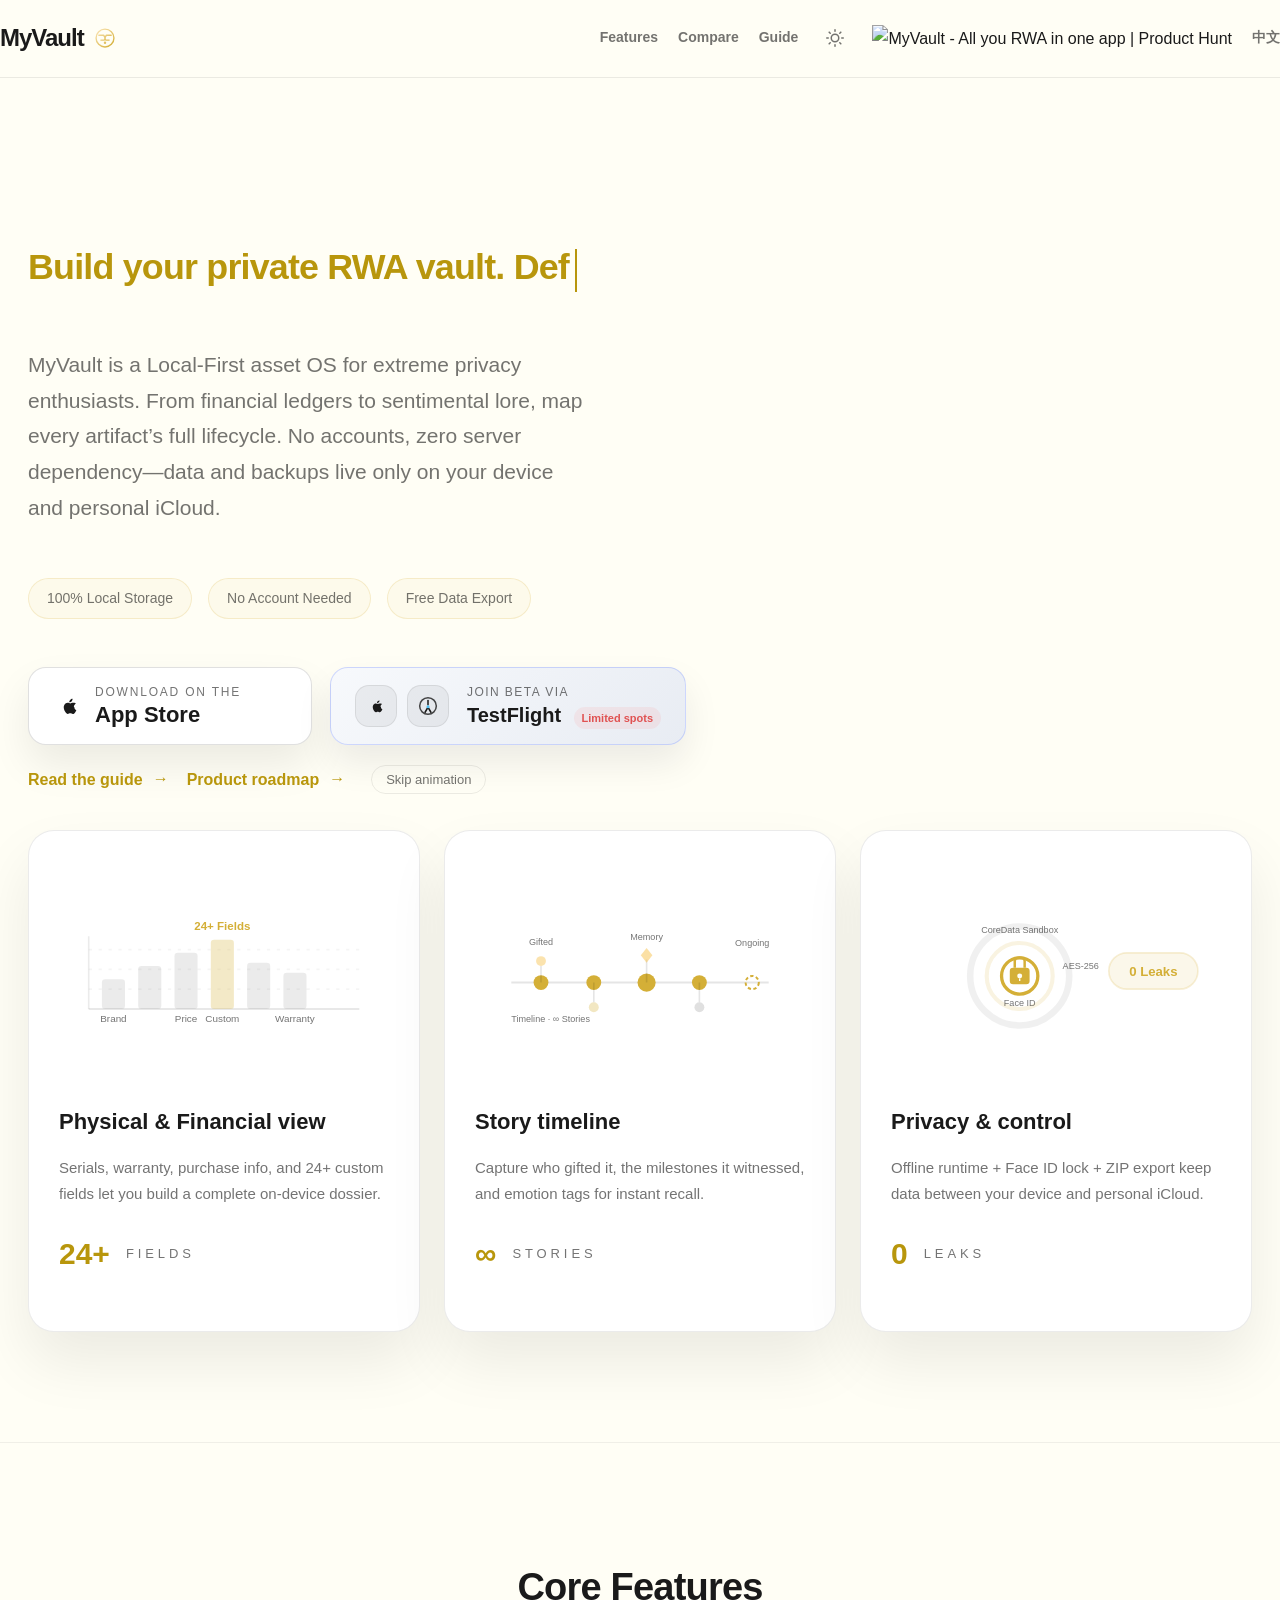
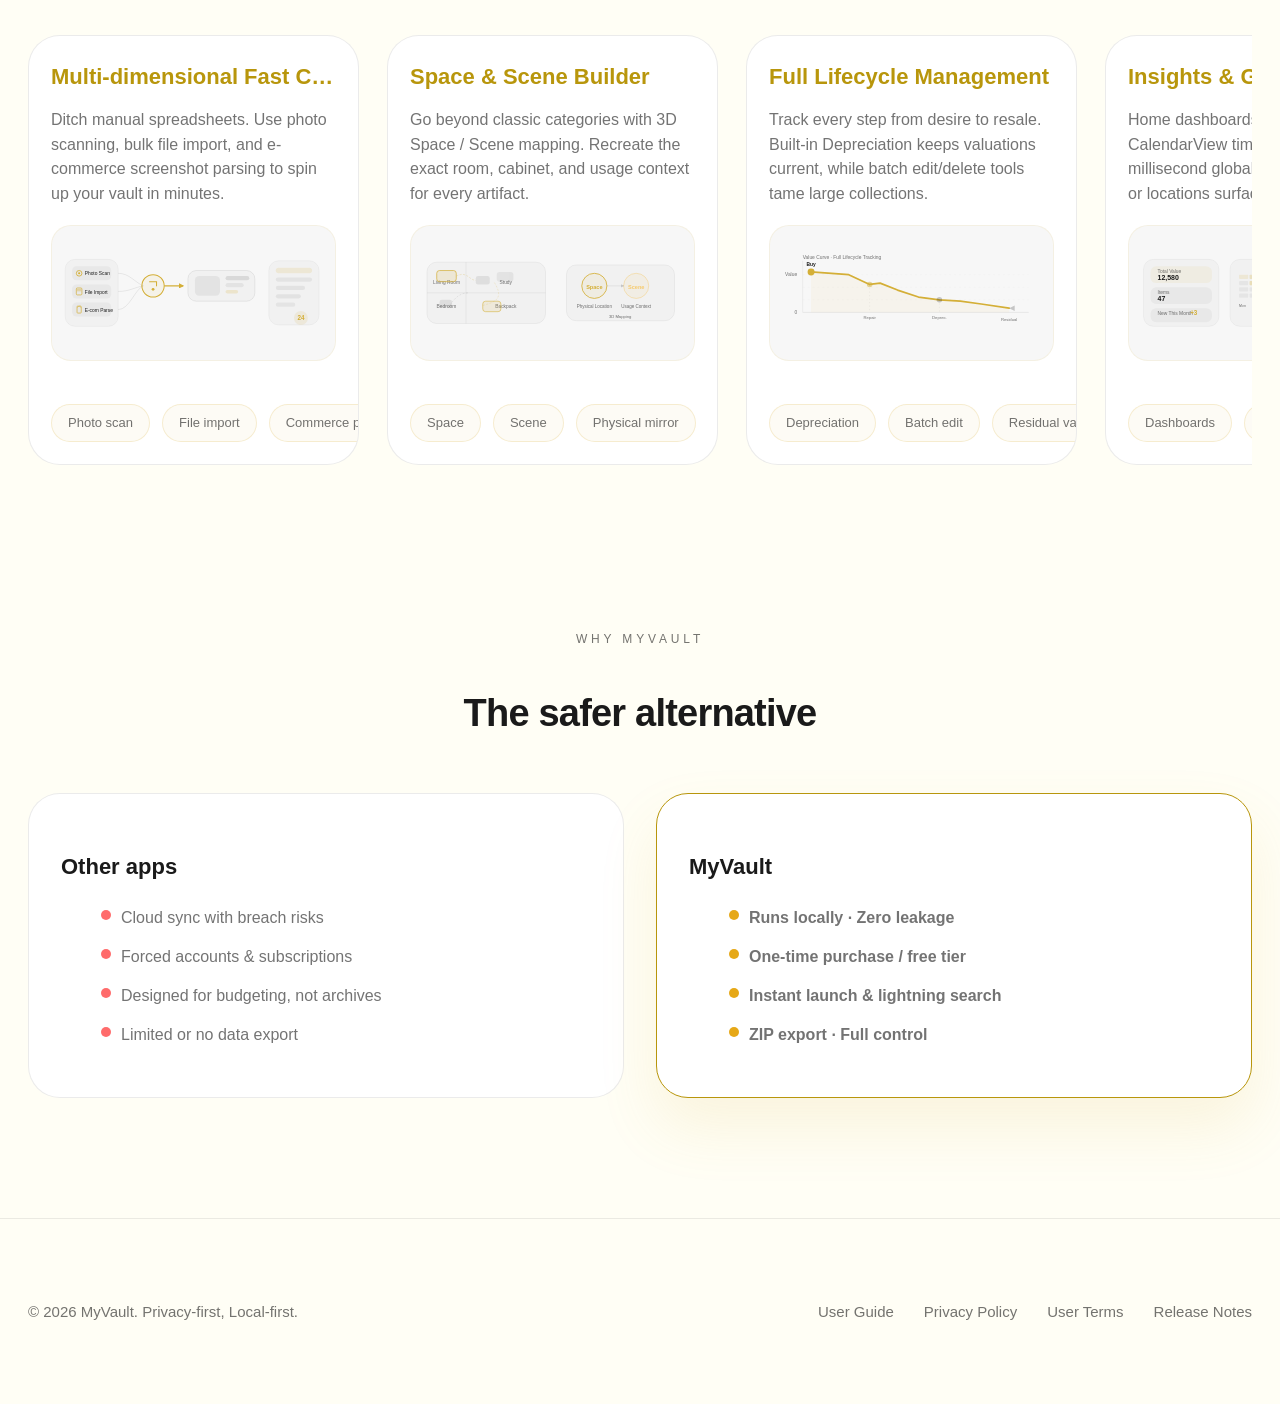
==== commit 61caefe7: "feat: 核心功能改为水平滑动布局，4张卡片可见，支持左右滑动" ====
--- a/index.html
+++ b/index.html
@@ -10,7 +10,7 @@
   <meta property="og:type" content="website" />
   <meta property="og:url" content="https://myvault.moodex.cc/" />
   <meta property="og:image" content="https://myvault.moodex.cc/assets/og-cover.svg" />
-  <link rel="stylesheet" href="./assets/style.css?v=2.3" />
+  <link rel="stylesheet" href="./assets/style.css?v=2.4" />
   <link rel="icon" href="./assets/favicon.svg" type="image/svg+xml" />
   <link rel="manifest" href="/manifest.json" />
   <meta name="theme-color" content="#d4af37" />
--- a/assets/style.css
+++ b/assets/style.css
@@ -129,10 +129,13 @@
 .mini-chart svg{width:100%;height:100%}
 
 /* ---- Feature charts ---- */
-.feature-chart-grid{display:grid;grid-template-columns:repeat(4,1fr);gap:28px}
-@media(max-width:900px){.feature-chart-grid{grid-template-columns:repeat(2,1fr);gap:24px}}
-@media(max-width:560px){.feature-chart-grid{grid-template-columns:1fr;gap:20px}}
-.feature-chart{display:flex;flex-direction:column;gap:12px;background:var(--card);border:1px solid var(--glass-border);padding:22px;border-radius:32px;transition:all .5s cubic-bezier(.16,1,.3,1);position:relative;overflow:hidden}
+.feature-chart-grid{display:flex;overflow-x:auto;gap:28px;scroll-snap-type:x mandatory;-webkit-overflow-scrolling:touch;scrollbar-width:none;padding-bottom:4px}
+.feature-chart-grid::-webkit-scrollbar{display:none}
+@media(max-width:900px){.feature-chart-grid{gap:24px}}
+@media(max-width:560px){.feature-chart-grid{gap:16px}}
+.feature-chart{flex:0 0 calc(25% - 21px);min-width:280px;scroll-snap-align:start;display:flex;flex-direction:column;gap:12px;background:var(--card);border:1px solid var(--glass-border);padding:22px;border-radius:32px;transition:all .5s cubic-bezier(.16,1,.3,1);position:relative;overflow:hidden}
+@media(max-width:900px){.feature-chart{flex:0 0 calc(50% - 12px);min-width:260px}}
+@media(max-width:560px){.feature-chart{flex:0 0 82%;min-width:260px}}
 .feature-chart:hover{transform:translateY(-10px);box-shadow:var(--shadow)}
 .feature-chart h3{font-size:22px;color:var(--accent);font-weight:800;margin:0;white-space:nowrap;overflow:hidden;text-overflow:ellipsis}
 .feature-chart .feature-desc{font-size:16px;color:var(--muted);line-height:1.55;margin:0}
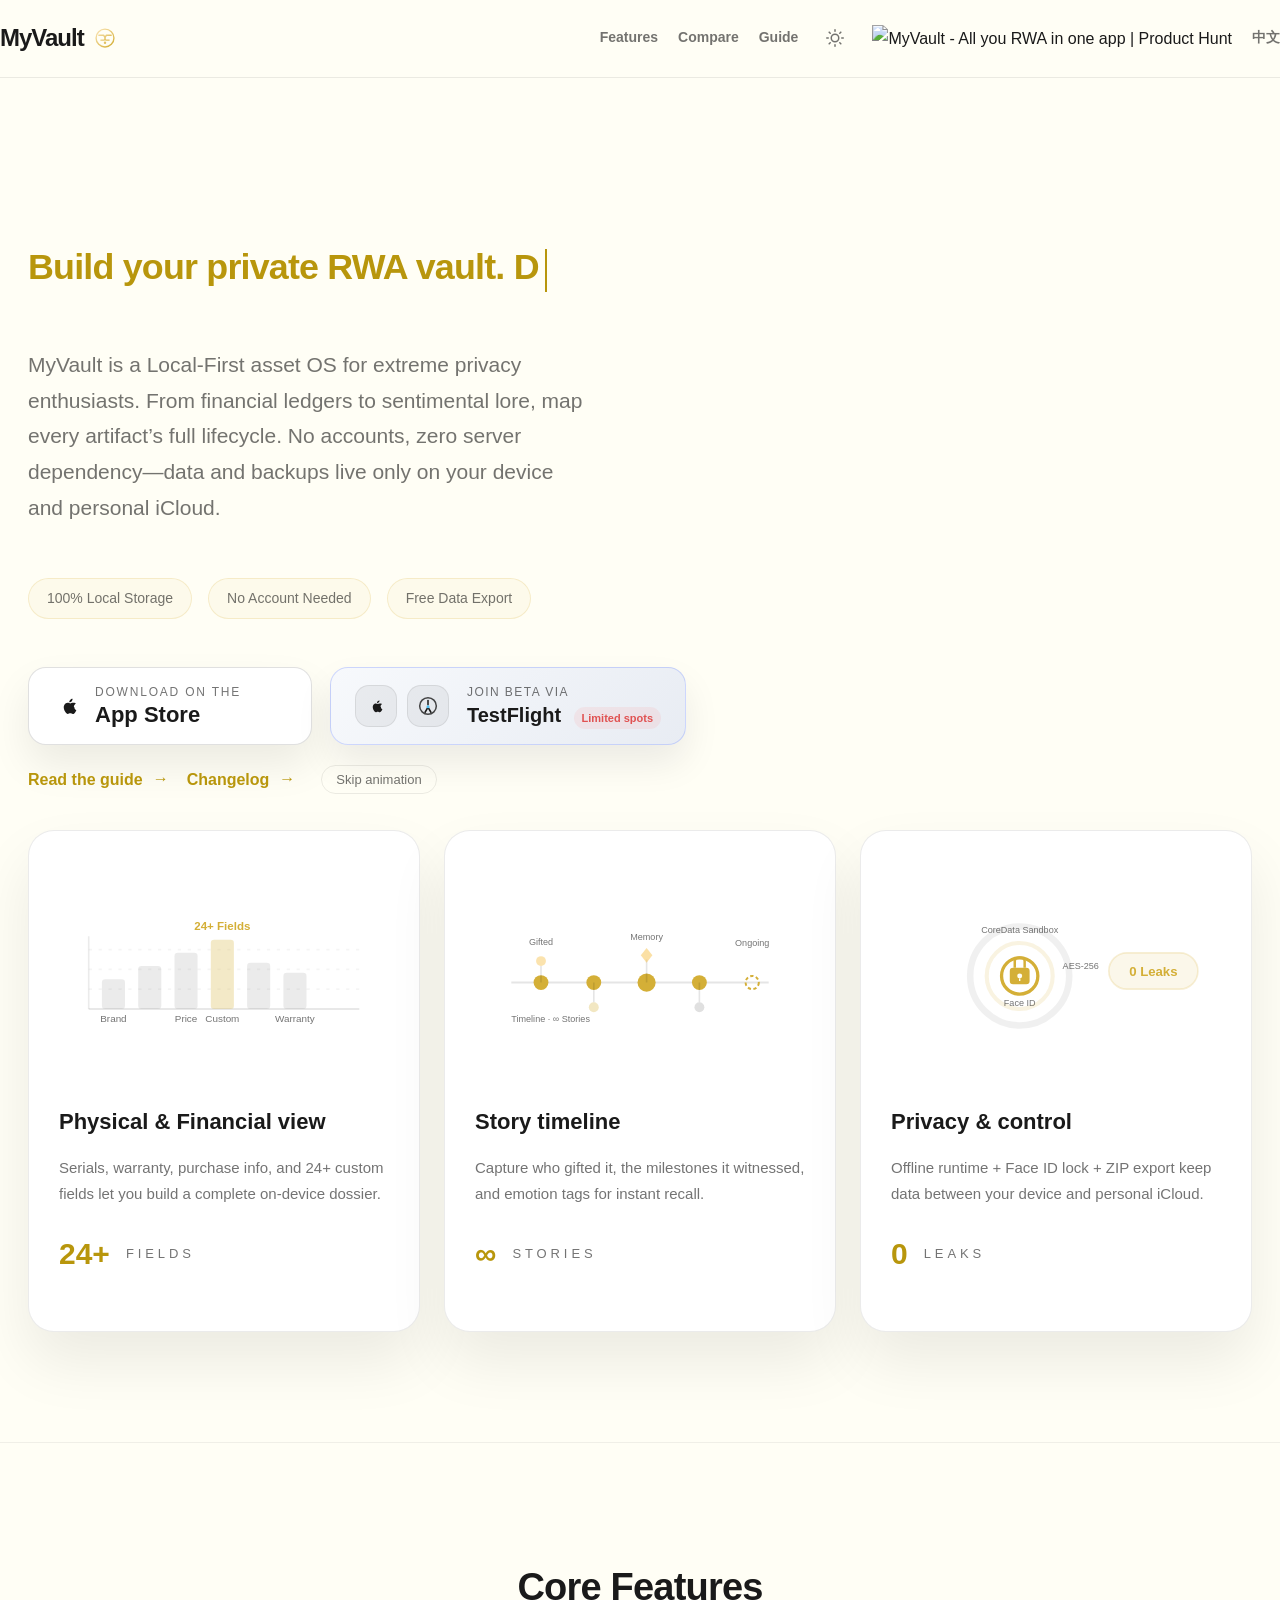
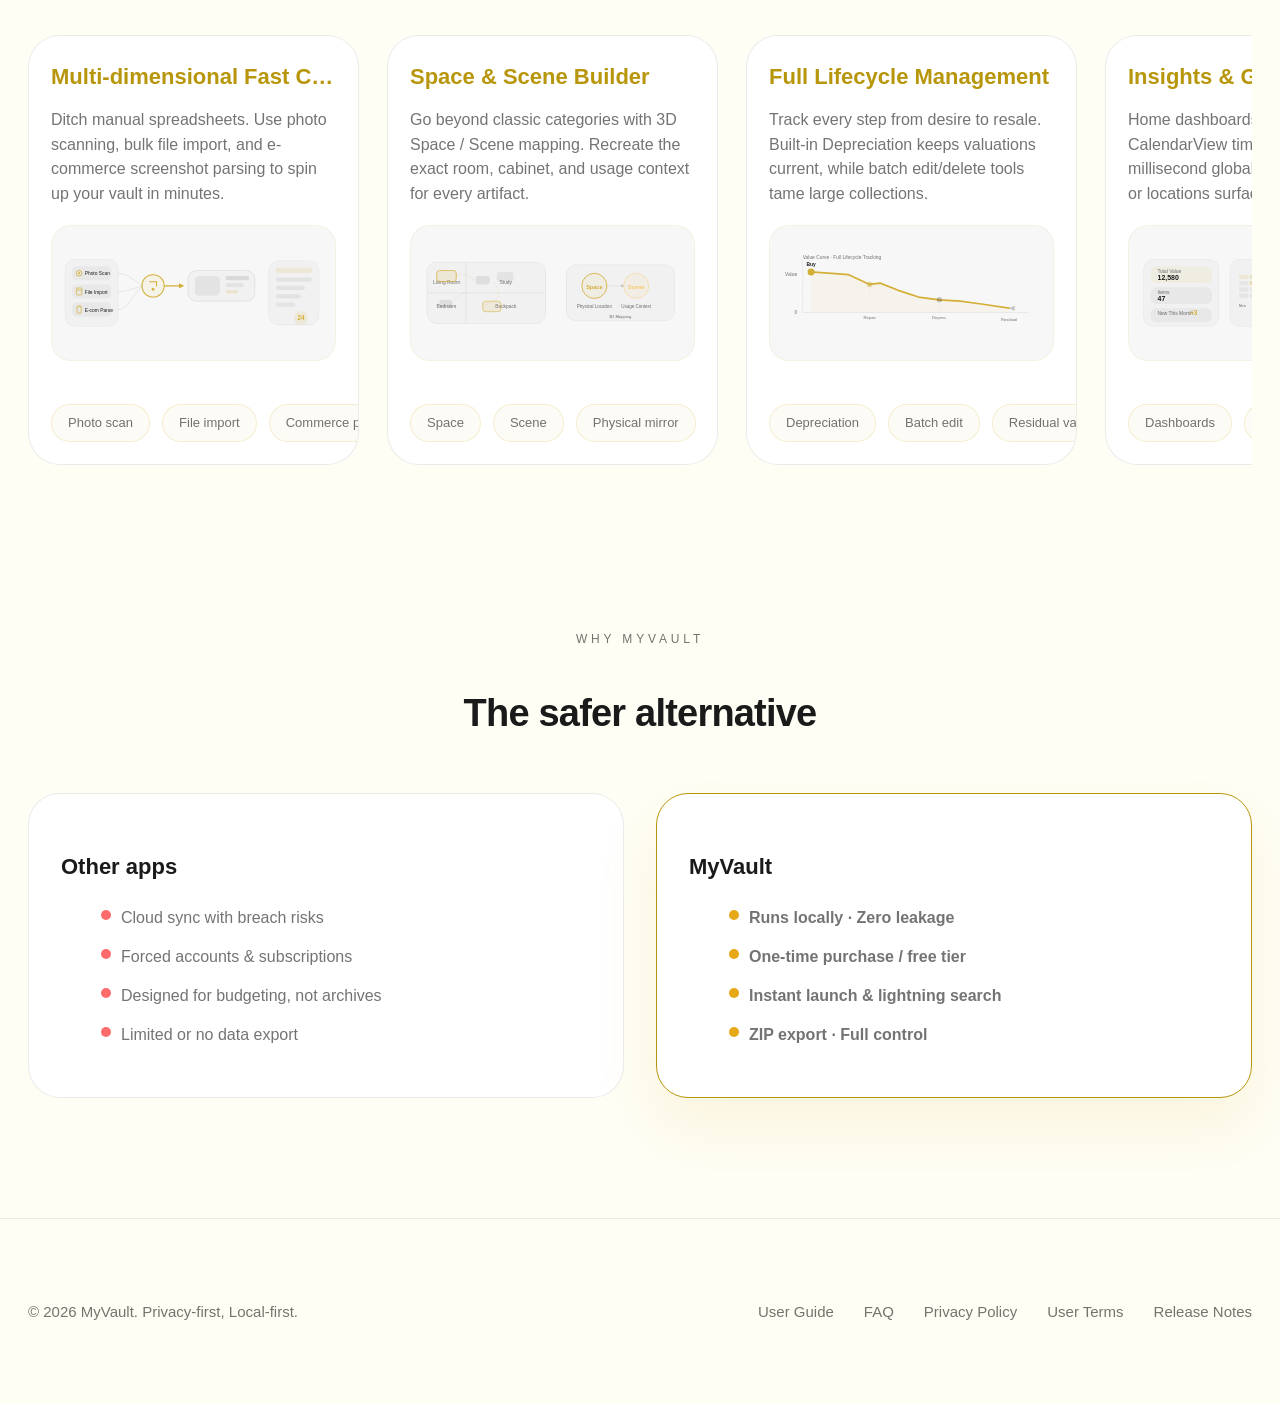
==== commit ea65e0ac: "网站 P0-P2 优化：安全头迁移、OG 分享图、FAQ 页面、图标体系 - 删除 netlify.toml（GH Pages 托管），CSP/Referrer-Policy 改为 meta 注入全站" ====
--- a/index.html
+++ b/index.html
@@ -2,6 +2,8 @@
 <html lang="zh-Hans">
 <head>
   <meta charset="utf-8" />
+  <meta http-equiv="Content-Security-Policy" content="default-src 'self'; script-src 'self' 'unsafe-inline' https://api.producthunt.com https://www.producthunt.com; style-src 'self' 'unsafe-inline'; img-src 'self' data: https://ph-files.imgix.net https://api.producthunt.com; font-src 'self'; connect-src 'self'; frame-src https://www.producthunt.com" />
+  <meta name="referrer" content="strict-origin-when-cross-origin" />
   <meta name="viewport" content="width=device-width,initial-scale=1" />
   <title>MyVault — 管理现实资产，也留住它的故事</title>
   <meta name="description" content="MyVault 是一款隐私优先、本地优先的 iOS 应用，结合物理资产、财务属性与情感故事，100% 本地存储，无需账号。" />
@@ -9,9 +11,14 @@
   <meta property="og:description" content="隐私优先、本地运行的资产笔记。记录购入信息、保修凭证与情感故事，数据只属于你。" />
   <meta property="og:type" content="website" />
   <meta property="og:url" content="https://myvault.moodex.cc/" />
-  <meta property="og:image" content="https://myvault.moodex.cc/assets/og-cover.svg" />
+  <meta property="og:image" content="https://myvault.moodex.cc/assets/og-cover.png" />
+  <meta property="og:image:width" content="1200" />
+  <meta property="og:image:height" content="630" />
+  <meta name="twitter:card" content="summary_large_image" />
+  <meta name="twitter:image" content="https://myvault.moodex.cc/assets/og-cover.png" />
   <link rel="stylesheet" href="./assets/style.css?v=2.4" />
   <link rel="icon" href="./assets/favicon.svg" type="image/svg+xml" />
+  <link rel="apple-touch-icon" href="/assets/apple-touch-icon.png" />
   <link rel="manifest" href="/manifest.json" />
   <meta name="theme-color" content="#d4af37" />
   <link rel="canonical" href="https://myvault.moodex.cc/" />
@@ -31,11 +38,6 @@
       "@type": "Offer",
       "price": "0",
       "priceCurrency": "USD"
-    },
-    "aggregateRating": {
-      "@type": "AggregateRating",
-      "ratingValue": "4.8",
-      "ratingCount": "128"
     }
   }
   </script>
@@ -85,7 +87,7 @@
               <span class="badge">数据导出自由</span>
             </div>
             <div class="cta-row">
-              <a class="app-store-badge" href="https://apps.apple.com/us/app/myvault-pro/id6761352322" aria-label="Download on the App Store">
+              <a class="app-store-badge" href="https://apps.apple.com/cn/app/myvault-pro/id6761352322" aria-label="Download on the App Store">
                 <svg viewBox="0 0 24 24" fill="currentColor" role="img" aria-hidden="true"><path d="M17.4 12.9c-.02-2.2 1.8-3.3 1.9-3.3-1-.5-2-.6-2.5-.6-1.1-.1-2.1.6-2.7.6-.6 0-1.4-.6-2.4-.6-1.2 0-2.4.7-3 1.8-1.3 2.1-.3 5.1.9 6.8.6.8 1.3 1.8 2.2 1.8.9 0 1.2-.6 2.3-.6s1.3.6 2.4.6c1 0 1.6-.9 2.2-1.7.7-.9 1-1.8 1-1.8-.02 0-1.9-.7-1.9-3z"/><path d="M15.4 7.6c.5-.6.9-1.4.8-2.3-.8.03-1.7.5-2.2 1.1-.5.5-.9 1.3-.8 2.2.9.07 1.7-.4 2.2-1z"/></svg>
                 <div>
                   <small>Download on the</small>
@@ -119,7 +121,7 @@
             </div>
             <div class="cta-row">
               <a class="ghost-link" href="./zh/guide.html">查看用户指南</a>
-              <a class="ghost-link" href="https://linear.app/myvault" target="_blank" rel="noopener">查看路线图</a>
+              <a class="ghost-link" href="./zh/changelog.html">查看更新日志</a>
               <button class="skip-typing" aria-label="跳过打字动画" onclick="skipTyping()">跳过动画</button>
             </div>
           </div>
@@ -402,6 +404,7 @@
       <p class="footer-copy">© <span id="y"></span> MyVault. 隐私第一，本地优先。</p>
       <div class="footer-links">
         <a href="./zh/guide.html">用户指南</a>
+        <a href="./zh/faq.html">常见问题</a>
         <a href="./zh/privacy.html">隐私协议</a>
         <a href="./zh/terms.html">用户协议</a>
         <a href="./zh/changelog.html">更新日志</a>
@@ -426,6 +429,7 @@
       typingIntervals = [];
     }
 
+    const prefersReducedMotion = window.matchMedia('(prefers-reduced-motion: reduce)').matches;
     document.querySelectorAll('.typing').forEach(target => {
       const fullText = target.textContent.trim();
       target.setAttribute('data-full-text', fullText);
@@ -433,6 +437,12 @@
       const delay = Math.max(1600, fullText.length * speed * 0.6);
       const container = target.closest('.h-title');
       if (!container) return;
+      if (prefersReducedMotion) {
+        container.classList.add('typing-complete');
+        const caret = container.querySelector('.typing-caret');
+        if (caret) caret.style.display = 'none';
+        return;
+      }
 
       const runTyping = () => {
         container.classList.remove('typing-complete');
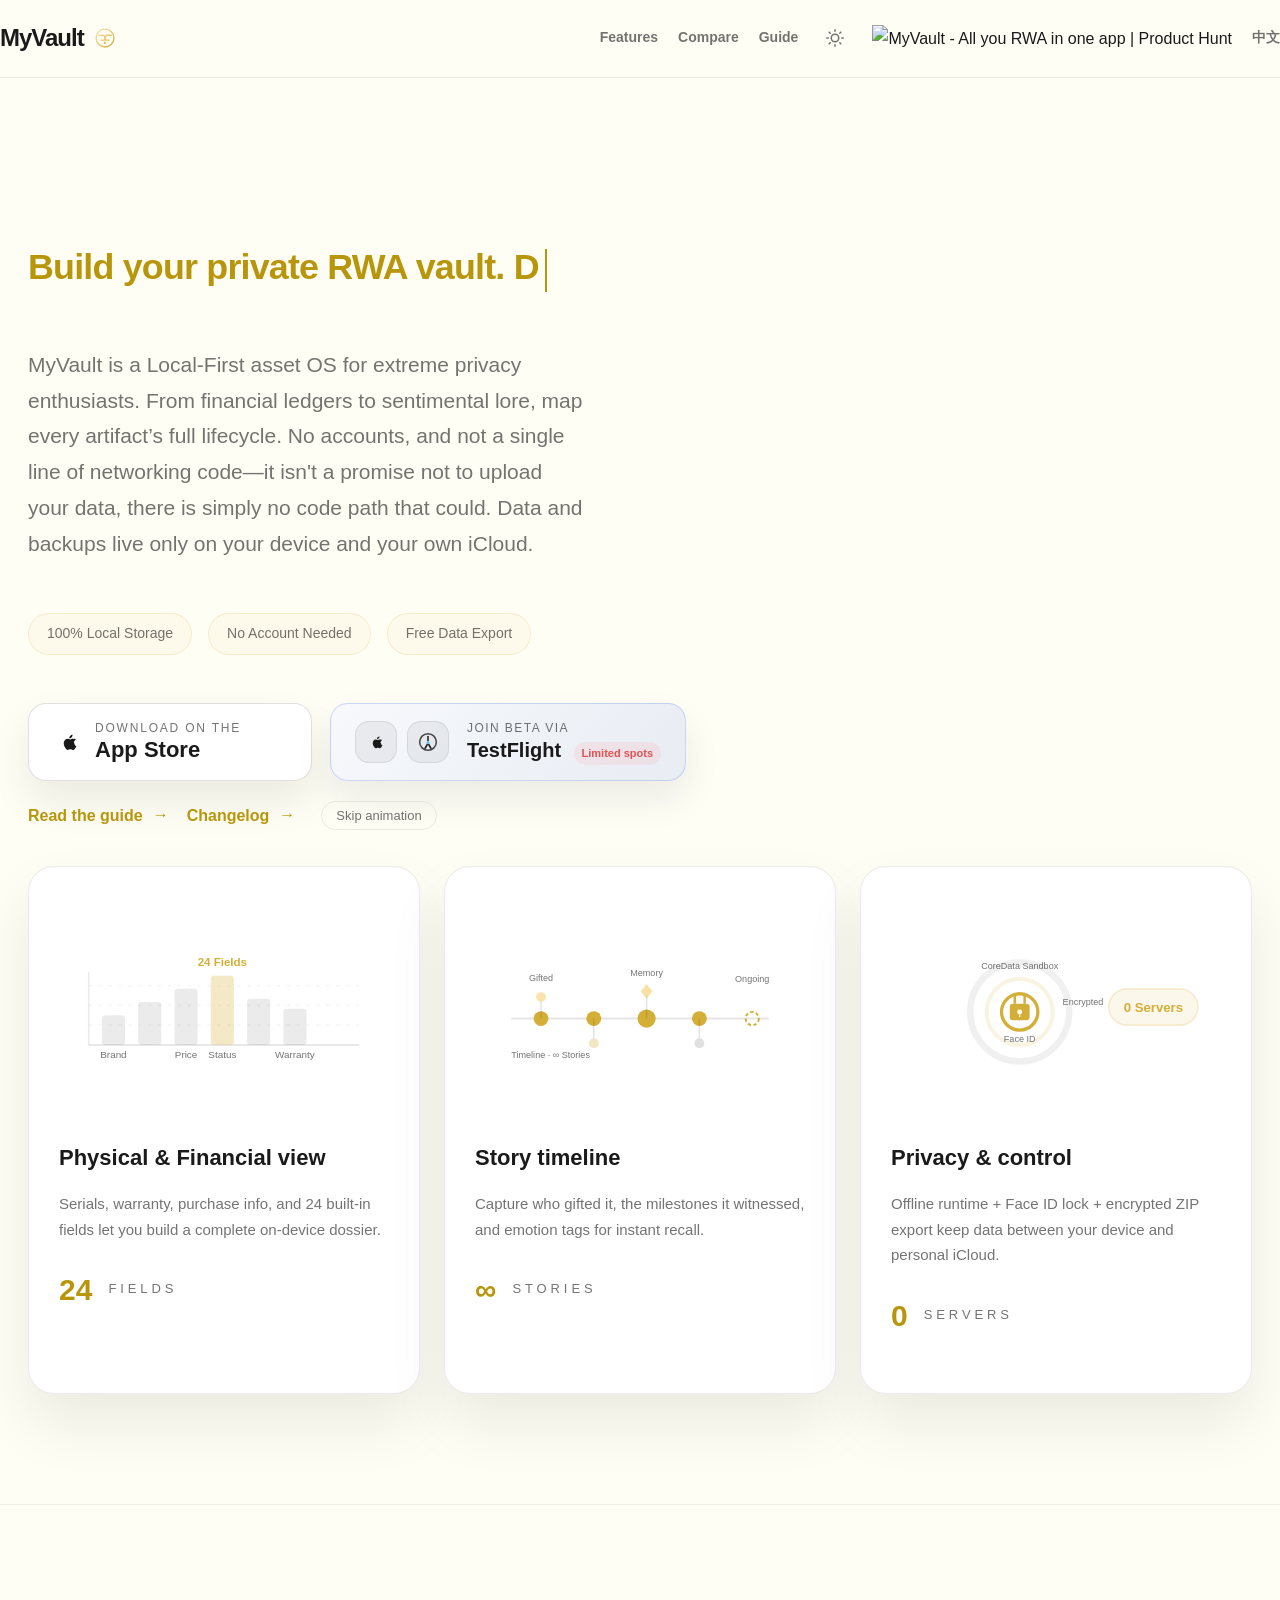
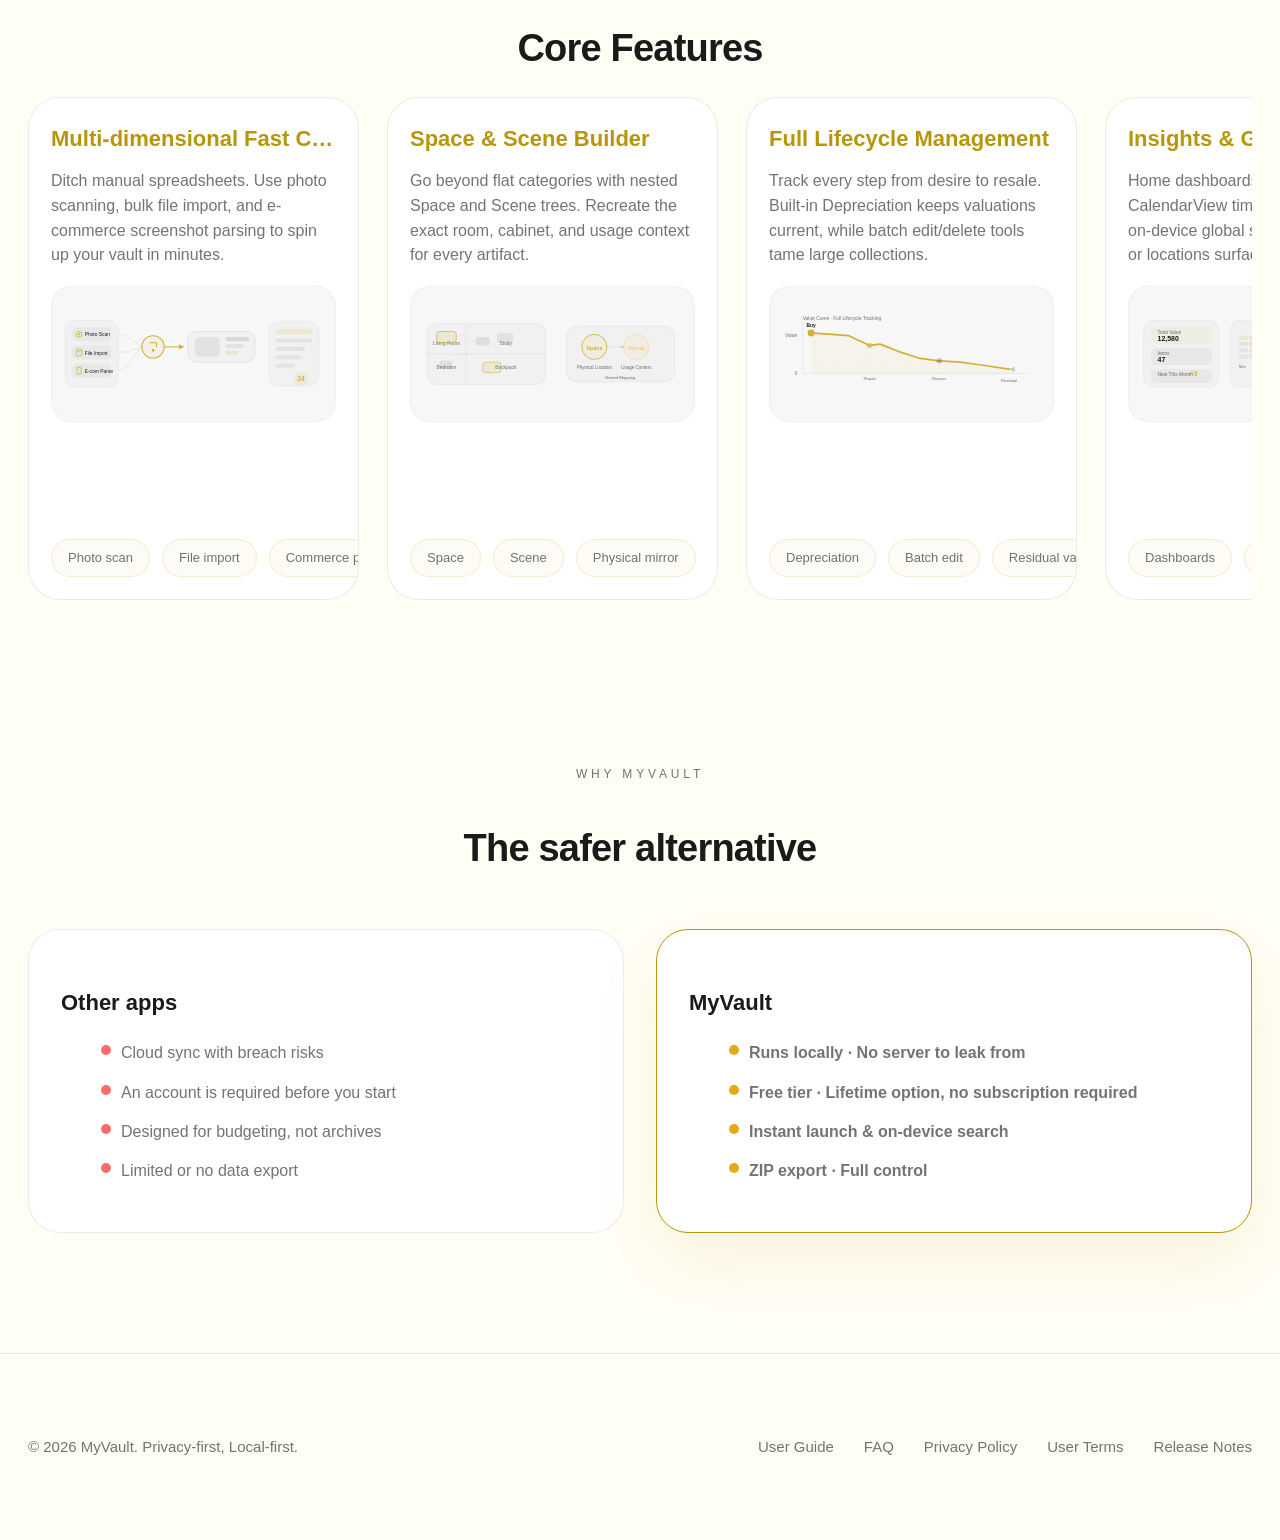
==== commit 75757508: "官网文案校准：移除与代码不符的宣传，改用可自证的隐私叙事 对照 MyVault 仓库代码逐条核实首页文案，修正 7 类失实/夸大表述。 问题集中在英文页（中文页原本更克制）。  英文页 en/inde" ====
--- a/index.html
+++ b/index.html
@@ -80,7 +80,7 @@
               <span class="typing" data-typing-speed="55">构建你的私人 RWA 库，捍卫 100% 数据主权</span>
               <span class="typing-caret" aria-hidden="true"></span>
             </h1>
-            <p class="h-sub">MyVault 是一款本地优先（Local-First）的实物资产管理工具。从财务台账到情感记忆，全景映射物品的生命周期。免注册、零服务器依赖，数据与备份仅在你的设备与私人 iCloud 中流转。</p>
+            <p class="h-sub">MyVault 是一款本地优先（Local-First）的实物资产管理工具。从财务台账到情感记忆，全景映射物品的生命周期。免注册，且不含任何联网代码——不是「承诺不上传」，而是根本没有可以上传的代码路径。数据与备份仅在你的设备与私人 iCloud 中流转。</p>
             <div class="trust-badges">
               <span class="badge">100% 本地存储</span>
               <span class="badge">无需账号注册</span>
@@ -141,16 +141,16 @@
                 <rect x="92" y="16" width="14" height="42" rx="2" fill="rgba(212,175,55,.28)"/>
                 <rect x="114" y="30" width="14" height="28" rx="2" fill="rgba(0,0,0,.08)"/>
                 <rect x="136" y="36" width="14" height="22" rx="2" fill="rgba(0,0,0,.08)"/>
-                <text x="99" y="10" fill="#d4af37" font-size="7" font-weight="700" text-anchor="middle">24+字段</text>
+                <text x="99" y="10" fill="#d4af37" font-size="7" font-weight="700" text-anchor="middle">24 字段</text>
                 <text x="33" y="66" fill="var(--muted)" font-size="6" text-anchor="middle">品牌</text>
                 <text x="77" y="66" fill="var(--muted)" font-size="6" text-anchor="middle">价格</text>
-                <text x="99" y="66" fill="var(--muted)" font-size="6" text-anchor="middle">自定义</text>
+                <text x="99" y="66" fill="var(--muted)" font-size="6" text-anchor="middle">状态</text>
                 <text x="143" y="66" fill="var(--muted)" font-size="6" text-anchor="middle">保修</text>
               </svg>
             </div>
             <h3>物理 & 财务视角</h3>
-            <p>序列号、保修与购入信息一次掌握，24+ 字段自定义，构建属于自己的资产黑盒。</p>
-            <div class="metric"><strong>24+</strong><span>字段</span></div>
+            <p>序列号、保修与购入信息一次掌握，24 个内置字段，构建属于自己的资产黑盒。</p>
+            <div class="metric"><strong>24</strong><span>字段</span></div>
           </article>
           <article class="insight-card">
             <div class="mini-chart">
@@ -185,7 +185,7 @@
                 <circle cx="78" cy="38" r="30" fill="none" stroke="rgba(0,0,0,.06)" stroke-width="4"/>
                 <text x="78" y="12" fill="var(--muted)" font-size="5.5" text-anchor="middle">CoreData 沙盒</text>
                 <circle cx="78" cy="38" r="20" fill="none" stroke="rgba(212,175,55,.15)" stroke-width="2.5"/>
-                <text x="104" y="34" fill="var(--muted)" font-size="5.5">AES-256</text>
+                <text x="104" y="34" fill="var(--muted)" font-size="5.5">加密备份</text>
                 <circle cx="78" cy="38" r="11" fill="none" stroke="#d4af37" stroke-width="2"/>
                 <text x="78" y="56" fill="var(--muted)" font-size="5.5" text-anchor="middle">Face ID</text>
                 <rect x="72" y="33" width="12" height="10" rx="2" fill="#d4af37"/>
@@ -193,12 +193,12 @@
                 <circle cx="78" cy="38" r="1.5" fill="#FFFEF5"/>
                 <line x1="78" y1="39.5" x2="78" y2="41" stroke="#FFFEF5" stroke-width="0.8"/>
                 <rect x="132" y="24" width="54" height="22" rx="11" fill="rgba(212,175,55,.1)" stroke="rgba(212,175,55,.2)" stroke-width="1"/>
-                <text x="159" y="38" fill="#d4af37" font-size="8" font-weight="700" text-anchor="middle">0 泄露</text>
+                <text x="159" y="38" fill="#d4af37" font-size="8" font-weight="700" text-anchor="middle">0 服务器</text>
               </svg>
             </div>
             <h3>隐私与掌控</h3>
-            <p>离线运行 + Face ID 锁 + ZIP 备份，数据只在你的设备与自有 iCloud 中流动。</p>
-            <div class="metric"><strong>0</strong><span>泄露</span></div>
+            <p>离线运行 + Face ID 锁 + 加密 ZIP 备份，数据只在你的设备与自有 iCloud 中流动。</p>
+            <div class="metric"><strong>0</strong><span>服务器</span></div>
           </article>
         </div>
       </div>
@@ -232,10 +232,10 @@
                 <rect x="232" y="52" width="62" height="20" rx="6" fill="rgba(0,0,0,.05)"/>
                 <text x="263" y="65" fill="var(--muted)" font-size="6" text-anchor="middle">照片附件</text>
                 <rect x="304" y="52" width="62" height="20" rx="6" fill="rgba(0,0,0,.05)"/>
-                <text x="335" y="65" fill="var(--muted)" font-size="6" text-anchor="middle">24+ 字段</text>
-              </svg>
-            </div>
-            <div class="meta"><span>24+ 字段</span><span>图片存档</span><span>完整档案</span></div>
+                <text x="335" y="65" fill="var(--muted)" font-size="6" text-anchor="middle">24 字段</text>
+              </svg>
+            </div>
+            <div class="meta"><span>24 字段</span><span>图片存档</span><span>完整档案</span></div>
           </div>
 
           <div class="feature-chart reveal">
@@ -366,7 +366,7 @@
 
           <div class="feature-chart reveal">
             <h3>数据安全与掌控能力</h3>
-            <p class="feature-desc">包含本地优先存储、安全锁、备份恢复、导入导出、iCloud 同步等能力，保证资产数据可保存、可迁移、可恢复，也更私密可控。</p>
+            <p class="feature-desc">包含本地优先存储、安全锁、备份恢复、导入导出等能力（iCloud 同步为 Pro 功能），保证资产数据可保存、可迁移、可恢复，也更私密可控。</p>
             <div class="chart-wrap">
               <svg viewBox="0 0 400 100">
                 <rect x="140" y="4" width="120" height="22" rx="9" fill="rgba(212,175,55,.15)" stroke="#d4af37" stroke-width="1.2"/>
@@ -384,7 +384,7 @@
                 <path d="M200 82 L200 88" stroke="rgba(0,0,0,.08)" stroke-width="1"/>
               </svg>
             </div>
-            <div class="meta"><span>本地优先</span><span>Face ID 锁</span><span>iCloud 备份</span></div>
+            <div class="meta"><span>本地优先</span><span>Face ID 锁</span><span>iCloud 备份（Pro）</span></div>
           </div>
 
         </div>
